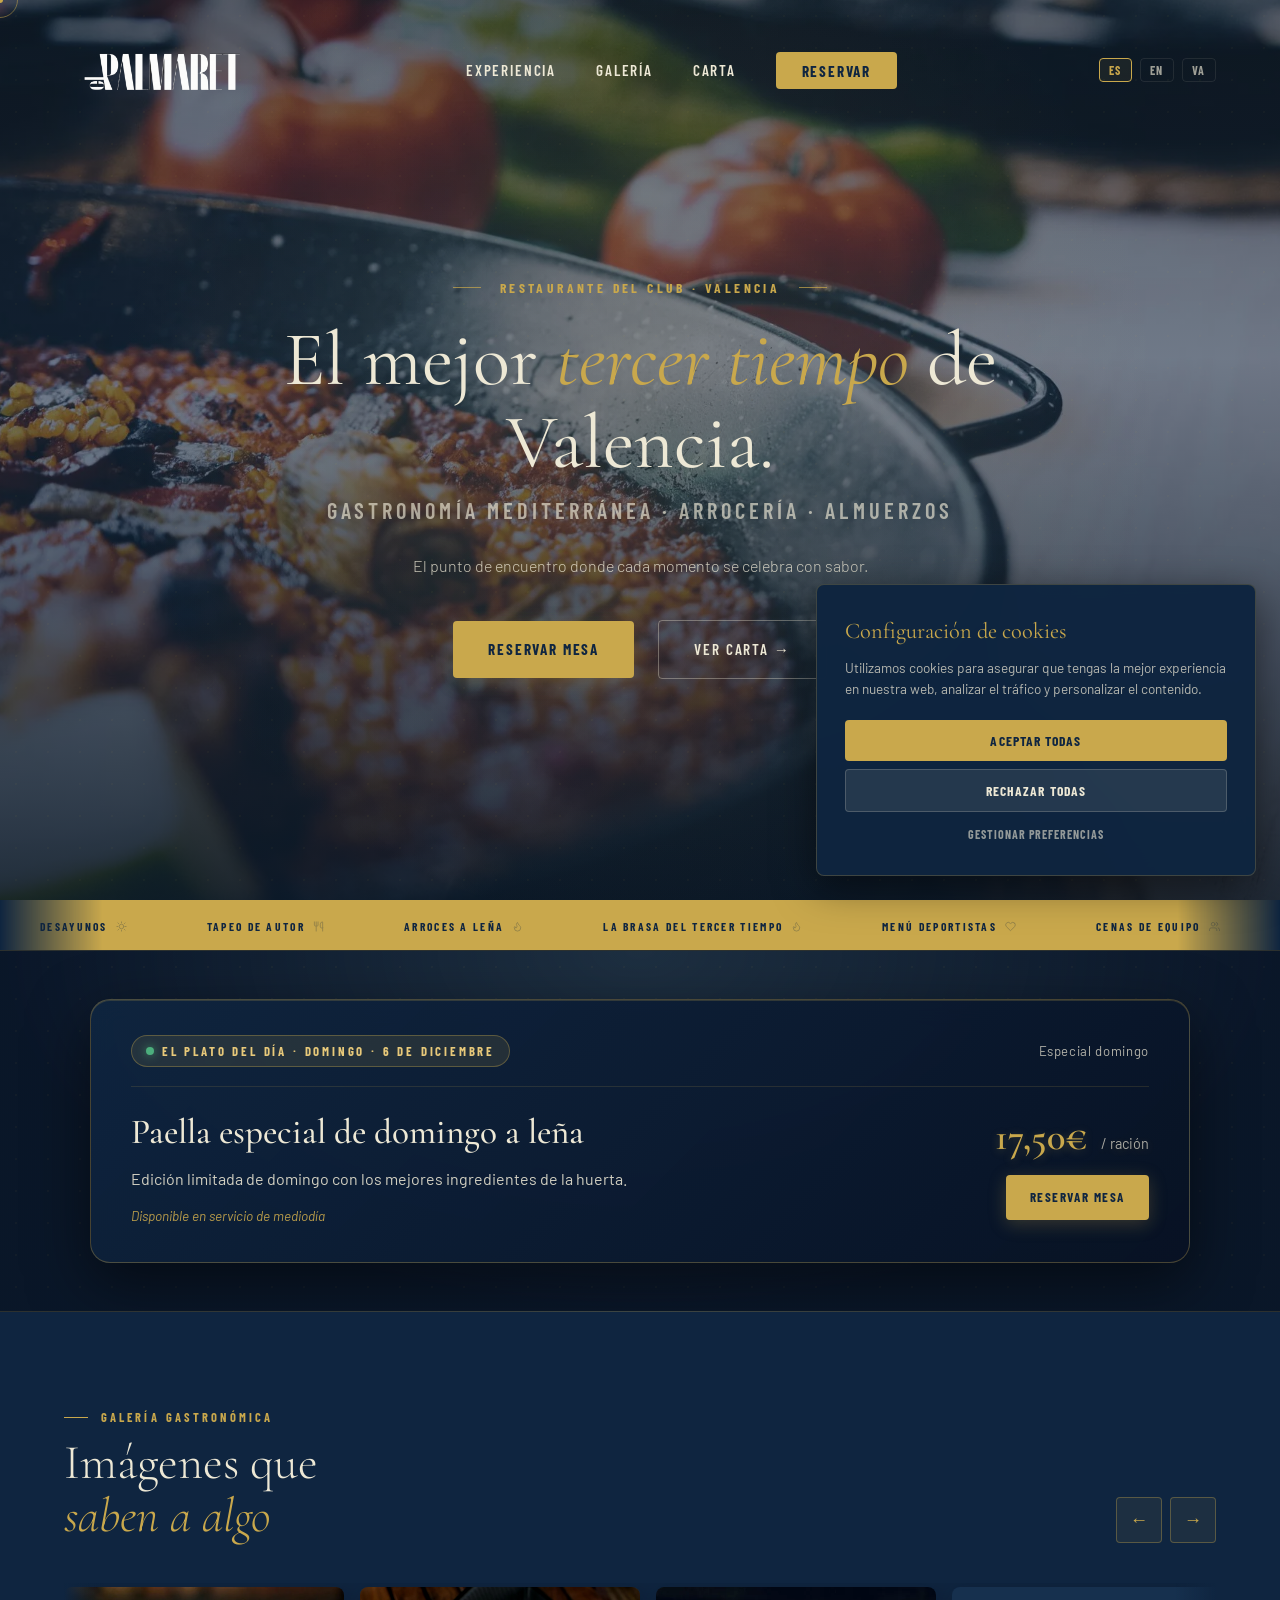
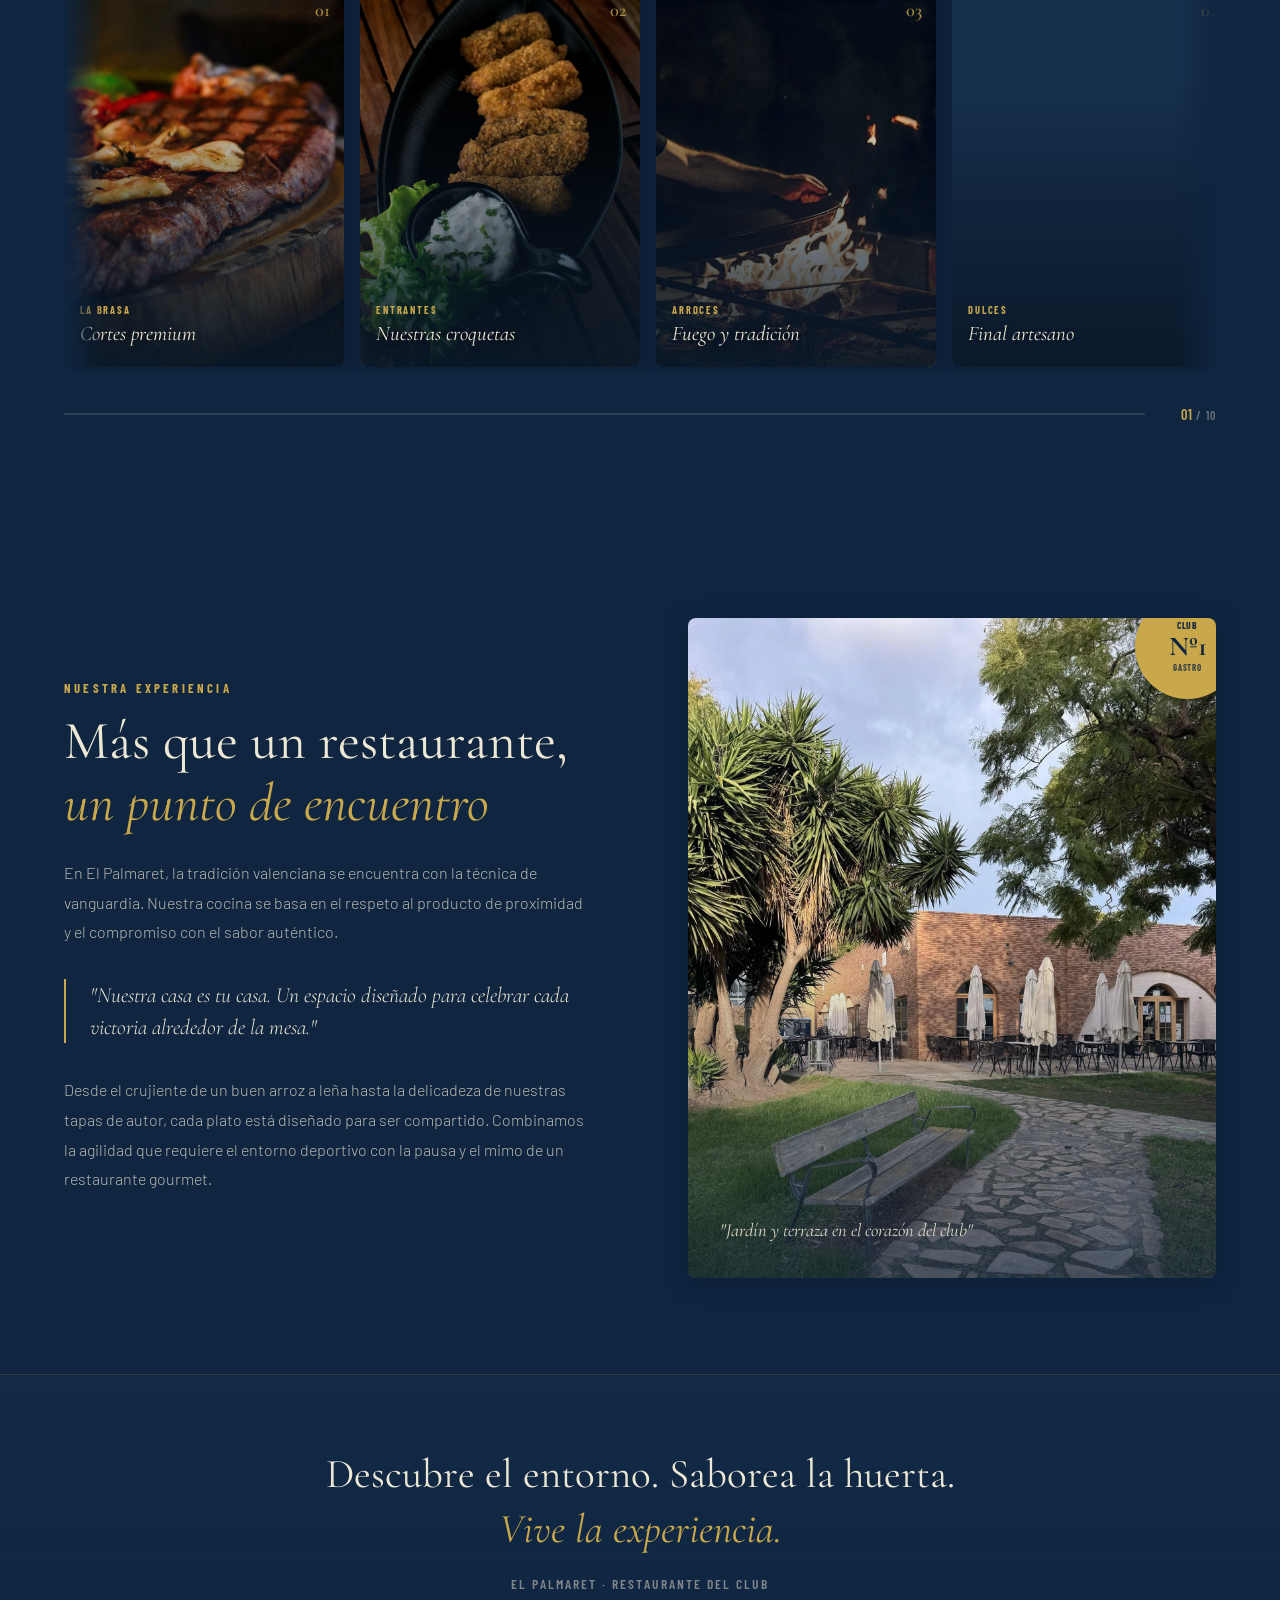
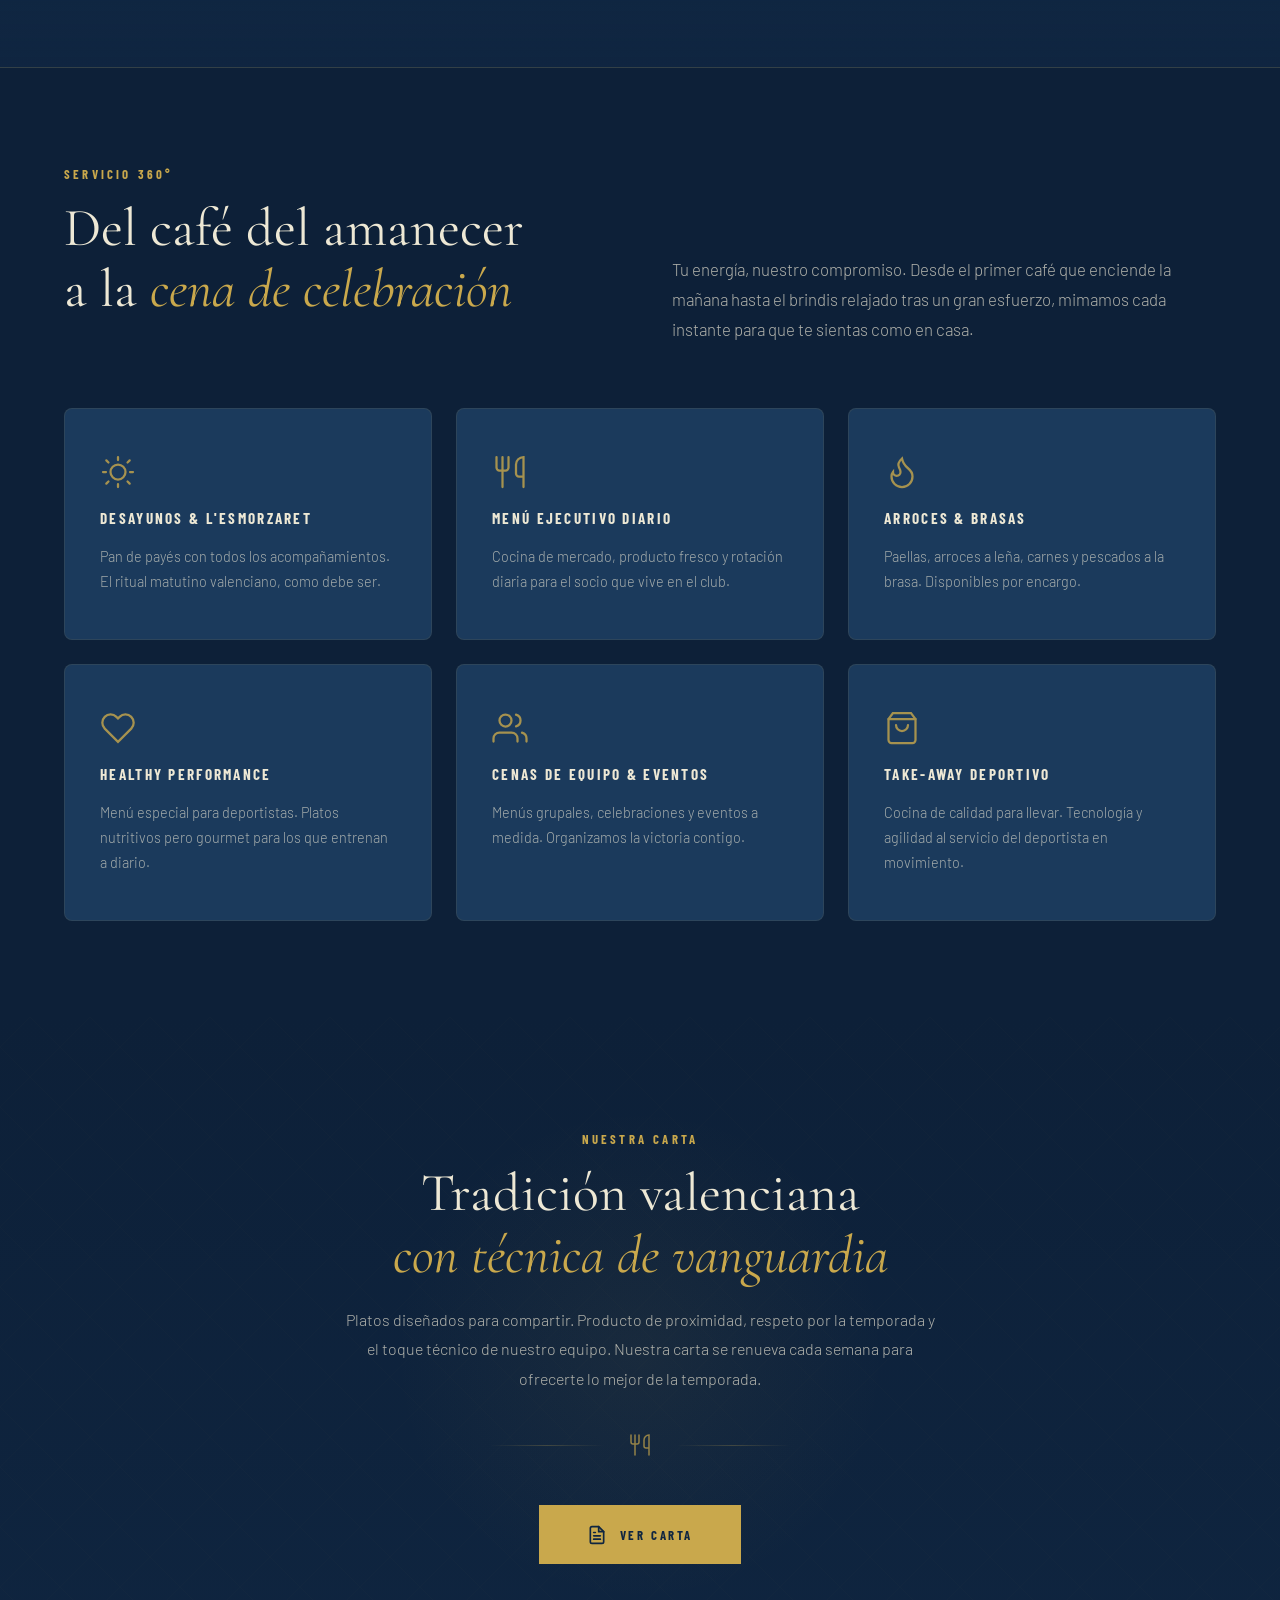
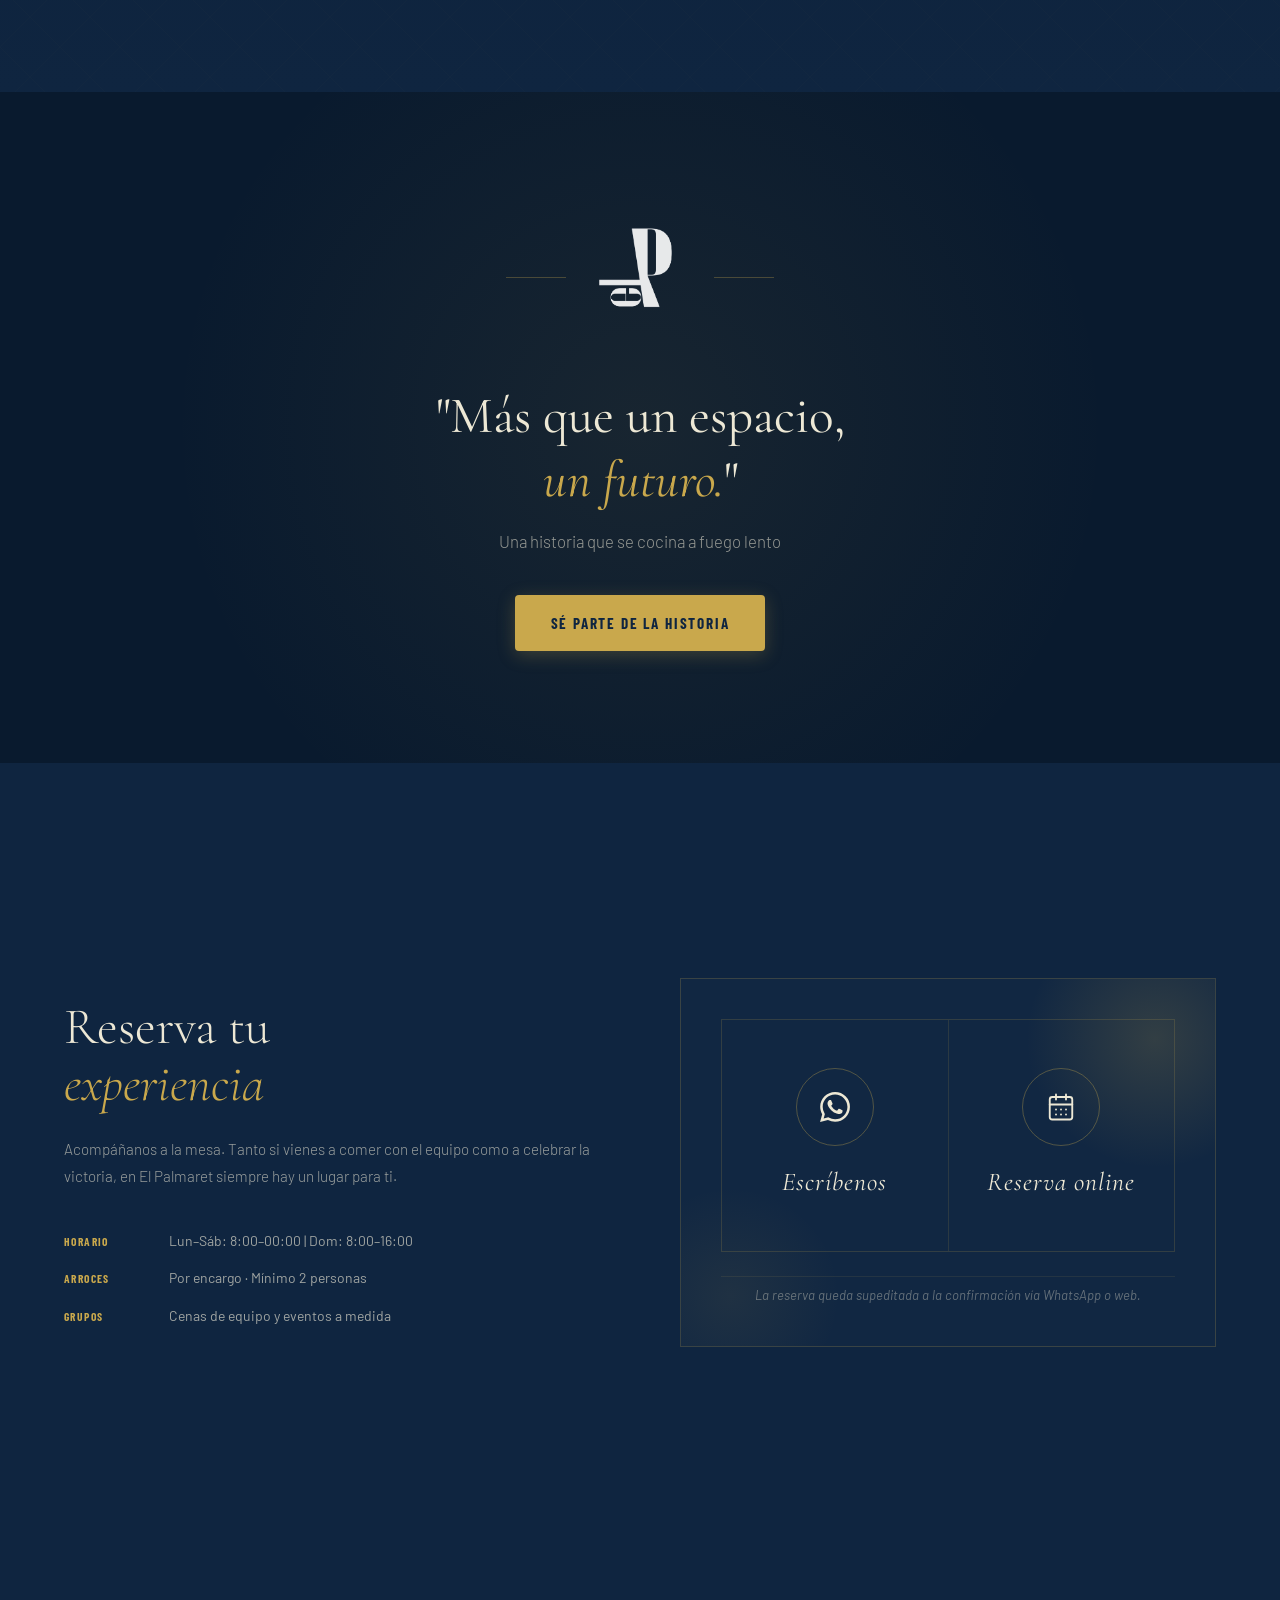
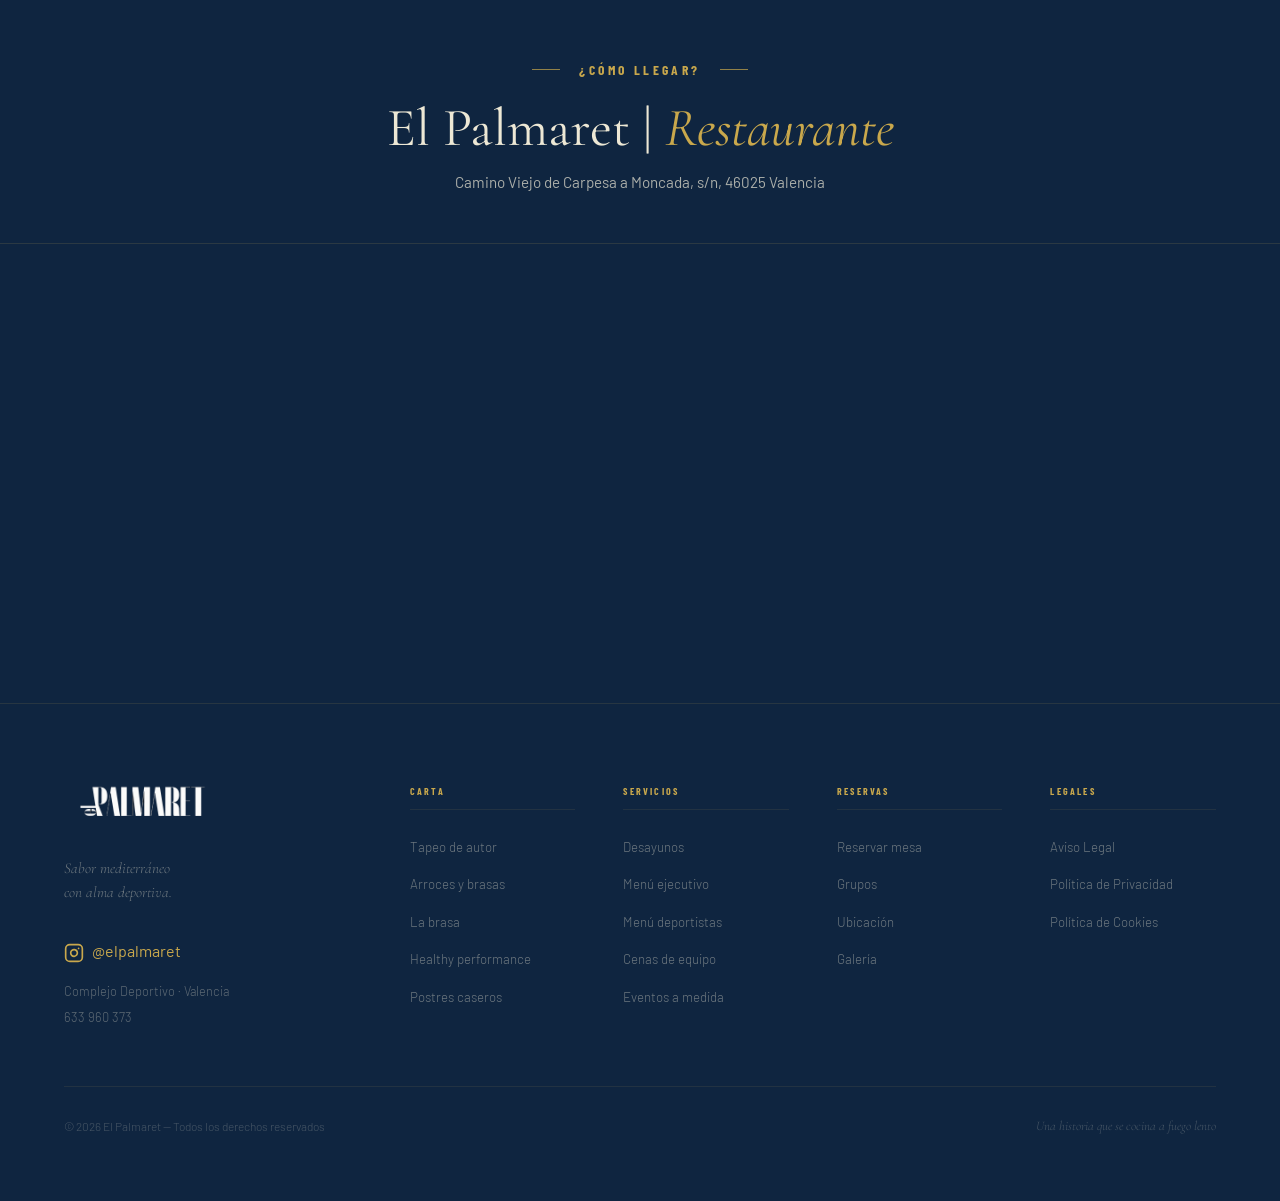
==== index.html @ d3a669cc "fix(cms): optimizar plato del dia, sincronizacion semanal y visibilidad permanente" ====
<!DOCTYPE html>
<html lang="es">

<head>
  <meta charset="UTF-8">
  <meta name="viewport" content="width=device-width, initial-scale=1.0">
  <title>Restaurante El Palmaret | Arroces a Leña y Tapas en Valencia</title>
  <meta name="description"
    content="Restaurante El Palmaret en Carpesa (Valencia). Paellas y arroces a leña, carnes a la brasa, tapeo de autor y menú para deportistas. ¡Reserva mesa online!">
  <meta name="keywords"
    content="restaurante en Carpesa, restaurante huerta valenciana, paella a la leña Valencia, restaurante deportivo Valencia, arroces a leña, tapas de autor, comer en Valencia con terraza, tercer tiempo gastronómico">
  <meta name="author" content="El Palmaret">
  <meta name="publisher" content="Restaurante El Palmaret">
  <meta name="geo.region" content="ES-VC">
  <meta name="geo.placename" content="Valencia, Carpesa">
  <meta name="geo.position" content="39.512954;-0.381319">
  <meta name="ICBM" content="39.512954, -0.381319">
  <meta name="google-site-verification" content="cB98K5aJG5Cn7B2UY7-bY8bOaC-u2ihZfj4ZMu0vtIA">
  <link rel="canonical" href="https://elpalmaret.com/">

  <!-- Open Graph / Facebook / LinkedIn / WhatsApp -->
  <meta property="og:type" content="website">
  <meta property="og:site_name" content="Restaurante El Palmaret">
  <meta property="og:title" content="Restaurante El Palmaret | Arroces a Leña y Tapas en Valencia">
  <meta property="og:description"
    content="Especialistas en arroces a leña de naranjo, tapeo de autor, carnes a la brasa y tercer tiempo deportivo en Carpesa (Valencia). ¡Reserva online!">
  <meta property="og:url" content="https://elpalmaret.com/">
  <meta property="og:image" content="https://elpalmaret.com/assets/img/og-image.jpg">
  <meta property="og:image:secure_url" content="https://elpalmaret.com/assets/img/og-image.jpg">
  <meta property="og:image:type" content="image/jpeg">
  <meta property="og:image:width" content="1200">
  <meta property="og:image:height" content="630">
  <meta property="og:image:alt" content="Restaurante El Palmaret - Auténtica paella a leña de naranjo y brasas en Valencia">
  <meta property="og:locale" content="es_ES">
  <meta property="og:locale:alternate" content="en_GB">
  <meta property="og:locale:alternate" content="ca_ES">

  <!-- Twitter / X Card -->
  <meta name="twitter:card" content="summary_large_image">
  <meta name="twitter:title" content="Restaurante El Palmaret | Arroces a Leña y Tapas en Valencia">
  <meta name="twitter:description"
    content="Especialistas en paellas y arroces a leña de naranjo, tapeo de autor y tercer tiempo en Carpesa (Valencia).">
  <meta name="twitter:image" content="https://elpalmaret.com/assets/img/og-image.jpg">
  <meta name="twitter:image:alt" content="Restaurante El Palmaret Valencia - Arrocería a leña">
  <meta name="robots" content="index, follow">

  <!-- Structured Data / Schema.org JSON-LD (Graph con Restaurant + LocalBusiness + WebSite) -->
  <script type="application/ld+json">
  {
    "@context": "https://schema.org",
    "@graph": [
      {
        "@type": ["Restaurant", "FoodEstablishment", "LocalBusiness"],
        "@id": "https://elpalmaret.com/#restaurant",
        "name": "Restaurante El Palmaret",
        "alternateName": ["El Palmaret", "El Palmaret Restaurante y Arrocería", "Restaurante El Palmaret Valencia"],
        "url": "https://elpalmaret.com/",
        "logo": "https://elpalmaret.com/assets/img/logopng.png",
        "image": [
          "https://elpalmaret.com/assets/img/og-image.jpg",
          "https://elpalmaret.com/assets/img/paellajpg.webp",
          "https://elpalmaret.com/assets/img/carnejpg.webp",
          "https://elpalmaret.com/assets/img/jardin1.webp"
        ],
        "description": "Restaurante y arrocería en Carpesa (Valencia). Especialistas en auténticas paellas y arroces a leña de naranjo, carnes a la brasa, tapeo de autor, desayunos y menús para deportistas.",
        "slogan": "El mejor tercer tiempo de Valencia · Arrocería a leña y brasa",
        "telephone": "+34633960373",
        "priceRange": "€€",
        "currenciesAccepted": "EUR",
        "paymentAccepted": "Cash, Credit Card, Debit Card, Contactless",
        "servesCuisine": [
          "Arrocería",
          "Paellas a la leña",
          "Mediterránea",
          "Valenciana",
          "Brasas y carnes",
          "Tapas de autor",
          "Desayunos y esmorzaret"
        ],
        "address": {
          "@type": "PostalAddress",
          "streetAddress": "Camino Viejo de Carpesa a Moncada, s/n (Complejo Deportivo)",
          "addressLocality": "Carpesa",
          "addressRegion": "Valencia",
          "postalCode": "46025",
          "addressCountry": "ES"
        },
        "geo": {
          "@type": "GeoCoordinates",
          "latitude": 39.5129538,
          "longitude": -0.381319
        },
        "hasMap": "https://maps.google.com/?cid=6216447265934522540",
        "areaServed": [
          { "@type": "City", "name": "Valencia" },
          { "@type": "AdministrativeArea", "name": "Carpesa" },
          { "@type": "AdministrativeArea", "name": "L'Horta Nord" },
          { "@type": "City", "name": "Moncada" },
          { "@type": "City", "name": "Godella" },
          { "@type": "City", "name": "Rocafort" }
        ],
        "openingHoursSpecification": [
          {
            "@type": "OpeningHoursSpecification",
            "dayOfWeek": ["Monday", "Tuesday", "Wednesday", "Thursday", "Friday", "Saturday"],
            "opens": "08:00",
            "closes": "00:00"
          },
          {
            "@type": "OpeningHoursSpecification",
            "dayOfWeek": ["Sunday"],
            "opens": "08:00",
            "closes": "16:00"
          }
        ],
        "hasMenu": "https://elpalmaret.com/#carta",
        "acceptsReservations": "https://booking.qamarero.com/new-reservation/restaurante-el-palmaret",
        "potentialAction": {
          "@type": "ReserveAction",
          "target": {
            "@type": "EntryPoint",
            "urlTemplate": "https://booking.qamarero.com/new-reservation/restaurante-el-palmaret",
            "inLanguage": "es-ES",
            "actionPlatform": [
              "http://schema.org/DesktopWebPlatform",
              "http://schema.org/MobileWebPlatform"
            ]
          },
          "result": {
            "@type": "FoodEstablishmentReservation",
            "name": "Reserva de mesa en Restaurante El Palmaret"
          }
        },
        "sameAs": [
          "https://www.instagram.com/elpalmaret/",
          "https://booking.qamarero.com/new-reservation/restaurante-el-palmaret"
        ]
      },
      {
        "@type": "WebSite",
        "@id": "https://elpalmaret.com/#website",
        "url": "https://elpalmaret.com/",
        "name": "Restaurante El Palmaret",
        "description": "Restaurante Deportivo y Arrocería a Leña en Valencia",
        "inLanguage": "es-ES",
        "publisher": {
          "@id": "https://elpalmaret.com/#restaurant"
        }
      }
    ]
  }
  </script>

  <!-- Preconnect & Fonts -->
  <link rel="preconnect" href="https://fonts.googleapis.com">
  <link rel="preconnect" href="https://fonts.gstatic.com" crossorigin>
  <link rel="preload" as="image" href="assets/img/paellajpg.webp" fetchpriority="high">
  <link
    href="https://fonts.googleapis.com/css2?family=Cormorant+Garamond:ital,wght@0,300;0,400;0,500;0,600;1,300;1,400&family=Barlow:wght@300;400;500;600&family=Barlow+Condensed:wght@400;500;600;700&display=swap"
    rel="stylesheet">
  <link rel="icon" type="image/png" href="assets/img/logojpg.png">

  <!-- Stylesheets -->
  <link rel="stylesheet" href="assets/css/main.css">
  <link rel="stylesheet" href="assets/css/carta-viewer.css">
  <link rel="stylesheet" href="assets/css/reserva.css">
  <link rel="stylesheet" href="assets/css/footer.css">
  <link rel="stylesheet" href="assets/css/responsive.css">
  <link rel="stylesheet" href="assets/css/cms-components.css">

  <!-- Tally Forms SDK (Modal interactivo embebido para eventos y reservas) -->
  <script async src="https://tally.so/widgets/embed.js"></script>

</head>

<body>

  <!-- ═ ═ ═ ═ ═ ═ ═ ═ ═ ═ ═  CMS · BANNER AVISO ═ ═ ═ ═ ═ ═ ═ ═ ═ ═ ═  -->
  <div id="cms-banner" role="alert" aria-live="polite" aria-label="Aviso del restaurante">
    <span id="cms-banner-text"></span>
    <button id="cms-banner-close" aria-label="Cerrar aviso">&times;</button>
  </div>

  <!-- ═ ═ ═ ═ ═ ═ ═ ═ ═ ═ ═  CMS · POP-UP EVENTO ═ ═ ═ ═ ═ ═ ═ ═ ═ ═ ═  -->
  <div id="cms-popup-overlay" role="dialog" aria-modal="true" aria-labelledby="cms-popup-title-el" aria-hidden="true">
    <div id="cms-popup">
      <button id="cms-popup-close" aria-label="Cerrar">&times;</button>
      <span class="cms-popup-badge" id="cms-popup-badge">Evento especial</span>
      <div class="cms-popup-icon-wrap" id="cms-popup-icon-wrap" aria-hidden="true"></div>
      <h2 class="cms-popup-title" id="cms-popup-title-el">Próximo Evento</h2>
      <p class="cms-popup-desc" id="cms-popup-desc"></p>
      <a class="cms-popup-btn" id="cms-popup-btn" href="#" target="_blank" rel="noopener">Más información</a>
      <span class="cms-popup-skip" id="cms-popup-skip" role="button" tabindex="0">No me interesa por ahora</span>
    </div>
  </div>

  <!-- ═ ═ ═ ═ ═ ═ ═ ═ ═ ═ ═  CMS · MODAL FORMULARIO DIRECTO ═ ═ ═ ═ ═ ═ ═ ═ ═ ═ ═  -->
  <div id="cms-form-modal" role="dialog" aria-modal="true" aria-label="Formulario de reserva" aria-hidden="true">
    <div id="cms-form-container">
      <button id="cms-form-close" aria-label="Cerrar formulario">&times;</button>
      <iframe id="cms-form-iframe" src="about:blank" frameborder="0" marginheight="0" marginwidth="0" title="Reserva de Evento"></iframe>
    </div>
  </div>

  <!-- ═ ═ ═ ═ ═ ═ ═ ═ ═ ═ ═  LOADER ═ ═ ═ ═ ═ ═ ═ ═ ═ ═ ═  -->
  <div id="loader" class="loader" aria-hidden="true">
    <img src="assets/img/logopng.png" alt="El Palmaret" class="loader-logo" width="160" height="160">
  </div>

  <!-- ═ ═ ═ ═ ═ ═ ═ ═ ═ ═ ═  CURSOR ═ ═ ═ ═ ═ ═ ═ ═ ═ ═ ═  -->
  <div class="cursor-dot" aria-hidden="true"></div>
  <div class="cursor-ring" aria-hidden="true"></div>

  <!-- ═ ═ ═ ═ ═ ═ ═ ═ ═ ═ ═  HEADER & NAV ═ ═ ═ ═ ═ ═ ═ ═ ═ ═ ═  -->
  <header>
    <nav id="nav" aria-label="Navegación principal">
      <a href="#home" class="nl" id="navLogoLink" aria-label="El Palmaret - Inicio">
        <img src="assets/img/logopng.png" alt="Restaurante El Palmaret" width="100" height="100" style="height: 100px; width: auto; display: block;">
      </a>
      <button class="hamburger" id="hamburger" aria-label="Abrir menú de navegación" aria-expanded="false" aria-controls="navMenu">
        <svg class="icon-hamburger" viewBox="0 0 24 24" fill="none" stroke="currentColor" stroke-width="2" stroke-linecap="round" aria-hidden="true">
          <path d="M4 6h16M4 12h16M4 18h16"></path>
        </svg>
        <svg class="icon-close" viewBox="0 0 24 24" fill="none" stroke="currentColor" stroke-width="2" stroke-linecap="round" aria-hidden="true">
          <line x1="18" y1="6" x2="6" y2="18"></line>
          <line x1="6" y1="6" x2="18" y2="18"></line>
        </svg>
      </button>
      <ul id="navMenu">
        <li class="nav-mobile-home"><a href="#home" id="navHomeLink">Inicio</a></li>
        <li><a href="#experiencia" id="navExpLink">Experiencia</a></li>
        <li><a href="#galeria" id="navGalLink">Galería</a></li>
        <li><a href="#carta" id="navCartaBtn">Carta</a></li>
        <li><a href="#reserva" id="navReservaLink" class="ncta">Reservar</a></li>
        <li class="mobile-languages" style="margin-top: 25px; border-top: 1px solid rgba(237,232,213,0.1); padding-top: 20px;">
          <div class="lang-switch-mobile" style="display: flex; gap: 15px; justify-content: center;">
            <button class="lang-btn active" type="button" data-lang="es" aria-label="Cambiar idioma a Español" aria-pressed="true">ES</button>
            <button class="lang-btn" type="button" data-lang="en" aria-label="Cambiar idioma a Inglés" aria-pressed="false">EN</button>
            <button class="lang-btn" type="button" data-lang="va" aria-label="Cambiar idioma a Valenciano" aria-pressed="false">VA</button>
          </div>
        </li>
      </ul>
      <div class="lang-switch" aria-label="Selector de idioma">
        <button class="lang-btn active" type="button" data-lang="es" aria-label="Idioma Español" aria-pressed="true">ES</button>
        <button class="lang-btn" type="button" data-lang="en" aria-label="Idioma Inglés" aria-pressed="false">EN</button>
        <button class="lang-btn" type="button" data-lang="va" aria-label="Idioma Valenciano" aria-pressed="false">VA</button>
      </div>
    </nav>
  </header>

  <main>
    <!-- ═ ═ ═ ═ ═ ═ ═ ═ ═ ═ ═  HERO ═ ═ ═ ═ ═ ═ ═ ═ ═ ═ ═  -->
    <section class="hero" id="home" aria-label="Inicio">
      <div class="hbg"></div>
      <div class="hgrain"></div>
      <div class="htex"></div>
      <div class="hglow"></div>
      <div class="hcont" style="justify-content:center;text-align:center;">
        <div style="max-width:900px; margin:0 auto;">
          <div class="hey">Restaurante del Club · Valencia</div>
          <h1 class="hh1">El mejor <em>tercer tiempo</em> de Valencia.</h1>
          <div class="hh1s">Gastronomía mediterránea · Arrocería · Almuerzos</div>
          <p class="hdes" style="margin-left:auto; margin-right:auto;">El punto de encuentro donde cada momento se celebra con sabor.</p>
          <div class="hact" style="justify-content:center;">
            <a href="#reserva" class="bp">Reservar mesa</a>
            <a href="#carta" class="bg" id="heroCartaBtn">Ver carta →</a>
          </div>
        </div>
      </div>
    </section>

    <!-- ═ ═ ═ ═ ═ ═ ═ ═ ═ ═ ═  TICKER ═ ═ ═ ═ ═ ═ ═ ═ ═ ═ ═  -->
    <div class="tkw" aria-hidden="true">
      <div class="tkt">
        <span class="tki">Desayunos <span class="tkd"><svg width="11" height="11" viewBox="0 0 24 24" fill="none"
              stroke="currentColor" stroke-width="2" stroke-linecap="round" style="vertical-align:middle;opacity:.55">
              <circle cx="12" cy="12" r="5" />
              <path
                d="M12 2v2M12 20v2M4.22 4.22l1.42 1.42M18.36 18.36l1.42 1.42M2 12h2M20 12h2M4.22 19.78l1.42-1.42M18.36 5.64l1.42-1.42" />
            </svg></span></span>
        <span class="tki">Tapeo de autor <span class="tkd"><svg width="11" height="11" viewBox="0 0 24 24" fill="none"
              stroke="currentColor" stroke-width="2" stroke-linecap="round" style="vertical-align:middle;opacity:.55">
              <path d="M3 2v7c0 1.1.9 2 2 2h4a2 2 0 0 0 2-2V2" />
              <path d="M7 2v20" />
              <path d="M21 15V2a5 5 0 0 0-5 5v6c0 1.1.9 2 2 2h3zm0 0v7" />
            </svg></span></span>
        <span class="tki">Arroces a leña <span class="tkd"><svg width="11" height="11" viewBox="0 0 24 24" fill="none"
              stroke="currentColor" stroke-width="2" stroke-linecap="round" style="vertical-align:middle;opacity:.55">
              <path
                d="M8.5 14.5A2.5 2.5 0 0 0 11 12c0-1.38-.5-2-1-3-1.072-2.143-.224-4.054 2-6 .5 2.5 2 4.9 4 6.5 2 1.6 3 3.5 3 5.5a7 7 0 1 1-14 0c0-1.153.433-2.294 1-3a2.5 2.5 0 0 0 2.5 2.5z" />
            </svg></span></span>
        <span class="tki">La brasa del tercer tiempo <span class="tkd"><svg width="11" height="11" viewBox="0 0 24 24"
              fill="none" stroke="currentColor" stroke-width="2" stroke-linecap="round"
              style="vertical-align:middle;opacity:.55">
              <path
                d="M8.5 14.5A2.5 2.5 0 0 0 11 12c0-1.38-.5-2-1-3-1.072-2.143-.224-4.054 2-6 .5 2.5 2 4.9 4 6.5 2 1.6 3 3.5 3 5.5a7 7 0 1 1-14 0c0-1.153.433-2.294 1-3a2.5 2.5 0 0 0 2.5 2.5z" />
            </svg></span></span>
        <span class="tki">Menú deportistas <span class="tkd"><svg width="11" height="11" viewBox="0 0 24 24" fill="none"
              stroke="currentColor" stroke-width="2" stroke-linecap="round" style="vertical-align:middle;opacity:.55">
              <path
                d="M20.84 4.61a5.5 5.5 0 0 0-7.78 0L12 5.67l-1.06-1.06a5.5 5.5 0 0 0-7.78 7.78L12 21.23l8.84-8.84a5.5 5.5 0 0 0 0-7.78z" />
            </svg></span></span>
        <span class="tki">Cenas de equipo <span class="tkd"><svg width="11" height="11" viewBox="0 0 24 24" fill="none"
              stroke="currentColor" stroke-width="2" stroke-linecap="round" style="vertical-align:middle;opacity:.55">
              <path d="M17 21v-2a4 4 0 0 0-4-4H5a4 4 0 0 0-4 4v2" />
              <circle cx="9" cy="7" r="4" />
              <path d="M23 21v-2a4 4 0 0 0-3-3.87" />
              <path d="M16 3.13a4 4 0 0 1 0 7.75" />
            </svg></span></span>
        <span class="tki">Postres caseros <span class="tkd"><svg width="11" height="11" viewBox="0 0 24 24" fill="none"
              stroke="currentColor" stroke-width="2" stroke-linecap="round" style="vertical-align:middle;opacity:.55">
              <path
                d="M20.84 4.61a5.5 5.5 0 0 0-7.78 0L12 5.67l-1.06-1.06a5.5 5.5 0 0 0-7.78 7.78L12 21.23l8.84-8.84a5.5 5.5 0 0 0 0-7.78z" />
            </svg></span></span>
        <span class="tki">Healthy performance <span class="tkd"><svg width="11" height="11" viewBox="0 0 24 24"
              fill="none" stroke="currentColor" stroke-width="2" stroke-linecap="round"
              style="vertical-align:middle;opacity:.55">
              <path
                d="M20.84 4.61a5.5 5.5 0 0 0-7.78 0L12 5.67l-1.06-1.06a5.5 5.5 0 0 0-7.78 7.78L12 21.23l8.84-8.84a5.5 5.5 0 0 0 0-7.78z" />
            </svg></span></span>
      </div>
    </div>

    <!-- ═ ═ ═ ═ ═ ═ ═ ═ ═ ═ ═  CMS · EL PLATO DEL DÍA ═ ═ ═ ═ ═ ═ ═ ═ ═ ═ ═  -->
    <section class="cms-plato-section" id="cms-plato-dia-section" aria-label="El Plato del Día">
      <div class="cms-plato-container">
        <div class="cms-plato-card">
          <div class="cms-plato-header">
            <div class="cms-plato-badge">
              <span class="cms-plato-dot" aria-hidden="true"></span>
              <span id="cms-plato-eyebrow">EL PLATO DEL DÍA · HOY</span>
            </div>
            <div class="cms-plato-tag" id="cms-plato-tag">A la leña · Tradición</div>
          </div>
          <div class="cms-plato-content">
            <div class="cms-plato-main">
              <h2 class="cms-plato-title" id="cms-plato-title">Arroz meloso de pato y setas a leña</h2>
              <p class="cms-plato-desc" id="cms-plato-desc">Elaborado con arroz bomba D.O. Valencia y leña de naranjo.</p>
              <div class="cms-plato-meta" id="cms-plato-meta">Disponible en servicio de mediodía</div>
            </div>
            <div class="cms-plato-side">
              <div class="cms-plato-price" id="cms-plato-price">14,50€ <small>/ ración</small></div>
              <div class="cms-plato-actions">
                <a href="#reserva" class="bp">Reservar mesa</a>
                <a href="#" class="cms-plato-ig-btn" id="cms-plato-ig-btn" target="_blank" rel="noopener" style="display:none;" aria-label="Ver en Instagram">
                  <svg width="14" height="14" viewBox="0 0 24 24" fill="none" stroke="currentColor" stroke-width="2" stroke-linecap="round" stroke-linejoin="round" aria-hidden="true"><rect x="2" y="2" width="20" height="20" rx="5" ry="5"></rect><path d="M16 11.37A4 4 0 1 1 12.63 8 4 4 0 0 1 16 11.37z"></path><line x1="17.5" y1="6.5" x2="17.51" y2="6.5"></line></svg>
                  <span>Ver en Instagram</span>
                </a>
              </div>
            </div>
          </div>
        </div>
      </div>
    </section>

    <!-- ═ ═ ═ ═ ═ ═ ═ ═ ═ ═ ═  GALERÍA EDITORIAL ═ ═ ═ ═ ═ ═ ═ ═ ═ ═ ═  -->
    <section class="gw" id="galeria" aria-labelledby="galeria-title">
      <div class="gi">
        <div class="g-header rv">
          <div class="g-header-left">
            <div class="g-eyebrow">Galería gastronómica</div>
            <h2 class="g-title" id="galeria-title">Imágenes que <br> <em>saben a algo</em></h2>
          </div>
          <div class="g-nav">
            <button class="g-nav-btn" id="gPrev" aria-label="Plato anterior">&larr;</button>
            <button class="g-nav-btn" id="gNext" aria-label="Plato siguiente">&rarr;</button>
          </div>
        </div>
        <div class="g-carousel-outer">
          <div class="g-track" id="gTrack">
            <!-- Imagen 1: Carne -->
            <div class="g-item">
              <img loading="lazy" decoding="async" src="assets/img/carnejpg.webp" alt="Cortes de carne a la brasa" class="g-item-img" width="300" height="400">
              <div class="g-item-num">01</div>
              <div class="g-item-label">
                <span class="g-item-cat">La Brasa</span>
                <span class="g-item-name">Cortes premium</span>
              </div>
            </div>
            <!-- Imagen 2: Croquetas -->
            <div class="g-item">
              <img loading="lazy" decoding="async" src="assets/img/croquetasjpg.webp" alt="Croquetas caseras de jamón ibérico" class="g-item-img" width="300" height="400">
              <div class="g-item-num">02</div>
              <div class="g-item-label">
                <span class="g-item-cat">Entrantes</span>
                <span class="g-item-name">Nuestras croquetas</span>
              </div>
            </div>
            <!-- Imagen 3: Paella leña -->
            <div class="g-item">
              <img loading="lazy" decoding="async" src="assets/img/paellaleñajpg.webp" alt="Paella valenciana tradicional a leña" class="g-item-img" width="300" height="400">
              <div class="g-item-num">03</div>
              <div class="g-item-label">
                <span class="g-item-cat">Arroces</span>
                <span class="g-item-name">Fuego y tradición</span>
              </div>
            </div>
            <!-- Imagen 4: Postre -->
            <div class="g-item">
              <img loading="lazy" decoding="async" src="assets/img/postrejpg.webp" alt="Postres caseros artesanos" class="g-item-img" width="300" height="400">
              <div class="g-item-num">04</div>
              <div class="g-item-label">
                <span class="g-item-cat">Dulces</span>
                <span class="g-item-name">Final artesano</span>
              </div>
            </div>
            <!-- Imagen 5: Sepia -->
            <div class="g-item">
              <img loading="lazy" decoding="async" src="assets/img/sepiajpg.webp" alt="Sepia fresca a la plancha" class="g-item-img" width="300" height="400">
              <div class="g-item-num">05</div>
              <div class="g-item-label">
                <span class="g-item-cat">Mar</span>
                <span class="g-item-name">Sabor a Mediterráneo</span>
              </div>
            </div>
            <!-- Imagen 6: Tapas especiales -->
            <div class="g-item">
              <img loading="lazy" decoding="async" src="assets/img/tapasespecialjpg.webp" alt="Tapas de autor especiales" class="g-item-img" width="300" height="400">
              <div class="g-item-num">06</div>
              <div class="g-item-label">
                <span class="g-item-cat">Autor</span>
                <span class="g-item-name">Tapas especiales</span>
              </div>
            </div>
            <!-- Imagen 7: Coctel -->
            <div class="g-item">
              <img loading="lazy" decoding="async" src="assets/img/cocteljpg.webp" alt="Coctelería y aperitivos" class="g-item-img" width="300" height="400">
              <div class="g-item-num">07</div>
              <div class="g-item-label">
                <span class="g-item-cat">Bar</span>
                <span class="g-item-name">Nuestra coctelería</span>
              </div>
            </div>
            <!-- Imagen 8: Cocina y técnica (NUEVA) -->
            <div class="g-item">
              <img loading="lazy" decoding="async" src="assets/img/galeria_plato1.webp" alt="Técnica culinaria y emplatado de autor" class="g-item-img" width="300" height="400">
              <div class="g-item-num">08</div>
              <div class="g-item-label">
                <span class="g-item-cat">Cocina</span>
                <span class="g-item-name">Oficio y técnica</span>
              </div>
            </div>
            <!-- Imagen 9: Huerta y proximidad (NUEVA) -->
            <div class="g-item">
              <img loading="lazy" decoding="async" src="assets/img/galeria_plato2.webp" alt="Producto fresco de la huerta valenciana" class="g-item-img" width="300" height="400">
              <div class="g-item-num">09</div>
              <div class="g-item-label">
                <span class="g-item-cat">Huerta</span>
                <span class="g-item-name">De la tierra a la mesa</span>
              </div>
            </div>
            <!-- Imagen 10: Tercer tiempo y pinchos (NUEVA) -->
            <div class="g-item">
              <img loading="lazy" decoding="async" src="assets/img/galeria_plato3.webp" alt="Tapeo deportivo y tercer tiempo" class="g-item-img" width="300" height="400">
              <div class="g-item-num">10</div>
              <div class="g-item-label">
                <span class="g-item-cat">Tercer Tiempo</span>
                <span class="g-item-name">Pinchos y tapeo</span>
              </div>
            </div>
          </div>
        </div>
        <!-- Progress bar + counter -->
        <div class="g-progress rv">
          <div class="g-progress-bar">
            <div class="g-progress-fill" id="gProgressFill"></div>
          </div>
          <div class="g-counter" id="gCounter">
            <span class="g-counter-current">01</span> / 10
          </div>
        </div>
      </div>
    </section>

    <!-- ═ ═ ═ ═ ═ ═ ═ ═ ═ ═ ═  EXPERIENCIA ═ ═ ═ ═ ═ ═ ═ ═ ═ ═ ═  -->
    <section class="sw-n" id="experiencia" aria-labelledby="exp-title">
      <div class="eg">
        <div class="et rl-left">
          <div class="ey">Nuestra experiencia</div>
          <h2 class="st" id="exp-title">Más que un restaurante, <br> <em>un punto de encuentro</em></h2>
          <p>En El Palmaret, la tradición valenciana se encuentra con la técnica de vanguardia. Nuestra cocina se basa
            en el respeto al producto de proximidad y el compromiso con el sabor auténtico.</p>
          <div class="eq">
            <p>"Nuestra casa es tu casa. Un espacio diseñado para celebrar cada victoria alrededor de la mesa."</p>
          </div>
          <p>Desde el crujiente de un buen arroz a leña hasta la delicadeza de nuestras tapas de autor, cada plato está
            diseñado para ser compartido. Combinamos la agilidad que requiere el entorno deportivo con la pausa y el
            mimo de un restaurante gourmet.</p>
        </div>
        <div style="position:relative" class="rl-right">
          <!-- CARRUSEL LOCAL -->
          <div class="local-carousel">
            <div class="lc-track" id="lcTrack">
              <div class="lc-slide active">
                <div class="lc-slide-inner" style="background:#0f2540">
                  <img
                    src="assets/img/jardin1.webp"
                    alt="Terrazas y jardín de El Palmaret en Carpesa"
                    style="width:100%;height:100%;object-fit:cover;position:absolute;inset:0;"
                    loading="lazy"
                    decoding="async"
                    width="600"
                    height="800"
                  >
                  <div class="lc-label">
                    <p>"Jardín y terraza en el corazón del club"</p>
                  </div>
                </div>
              </div>

              <div class="lc-slide">
                <div class="lc-slide-inner" style="background:#0f2540">
                  <img
                    src="assets/img/huerta.webp"
                    alt="La huerta valenciana de El Palmaret"
                    style="width:100%;height:100%;object-fit:cover;position:absolute;inset:0;"
                    loading="lazy"
                    decoding="async"
                    width="600"
                    height="800"
                  >
                  <div class="lc-label">
                    <p>"El sabor empieza en la huerta"</p>
                  </div>
                </div>
              </div>

              <div class="lc-slide">
                <div class="lc-slide-inner" style="background:var(--navy-dark)">
                  <img
                    src="assets/img/ext.webp"
                    alt="Vistas exteriores del restaurante El Palmaret"
                    style="width:100%;height:100%;object-fit:cover;position:absolute;inset:0;"
                    loading="lazy"
                    decoding="async"
                    width="600"
                    height="800"
                  >
                  <div class="lc-label">
                    <p>"Un espacio con vistas al club"</p>
                  </div>
                </div>
              </div>
            </div>
            <div class="eb"><span>Club</span><span>Nº1</span><span>Gastro</span></div>
          </div>
        </div>
      </div>
    </section>

    <!-- QUOTE PARALLAX -->
    <div class="pq-wrap rv" aria-hidden="true">
      <div class="pq-inner">
        <div class="pq-line"></div>
        <div>
          <div class="pq-text">Descubre el entorno. Saborea la huerta.<br><em>Vive la experiencia.</em></div>
          <div class="pq-attr">El Palmaret · Restaurante del Club</div>
        </div>
      </div>
    </div>

    <!-- ═ ═ ═ ═ ═ ═ ═ ═ ═ ═ ═  SERVICIOS ═ ═ ═ ═ ═ ═ ═ ═ ═ ═ ═  -->
    <section class="sw-d" id="servicio" aria-labelledby="servicio-title">
      <div class="srv-header rv">
        <div>
          <div class="ey">Servicio 360°</div>
          <h2 class="st" id="servicio-title">Del café del amanecer <br> a la <em>cena de celebración</em></h2>
        </div>
        <p>Tu energía, nuestro compromiso. Desde el primer café que enciende la mañana hasta el brindis relajado tras un gran esfuerzo, mimamos cada instante para que te sientas como en casa.</p>
      </div>

      <div class="sg">
        <div class="sc2 rv">
          <div style="width:36px;height:36px;margin-bottom:1rem;opacity:.8" aria-hidden="true">
            <svg viewBox="0 0 24 24" fill="none" stroke="var(--gold)" stroke-width="1.5" stroke-linecap="round">
              <circle cx="12" cy="12" r="5" />
              <path d="M12 2v2M12 20v2M4.22 4.22l1.42 1.42M18.36 18.36l1.42 1.42M2 12h2M20 12h2M4.22 19.78l1.42-1.42M18.36 5.64l1.42-1.42" />
            </svg>
          </div>
          <h3>Desayunos &amp; L'Esmorzaret</h3>
          <p>Pan de payés con todos los acompañamientos. El ritual matutino valenciano, como debe ser.</p>
        </div>

        <div class="sc2 rv d1">
          <div style="width:36px;height:36px;margin-bottom:1rem;opacity:.8" aria-hidden="true">
            <svg viewBox="0 0 24 24" fill="none" stroke="var(--gold)" stroke-width="1.5" stroke-linecap="round">
              <path d="M3 2v7c0 1.1.9 2 2 2h4a2 2 0 0 0 2-2V2" />
              <path d="M7 2v20" />
              <path d="M21 15V2a5 5 0 0 0-5 5v6c0 1.1.9 2 2 2h3zm0 0v7" />
            </svg>
          </div>
          <h3>Menú Ejecutivo Diario</h3>
          <p>Cocina de mercado, producto fresco y rotación diaria para el socio que vive en el club.</p>
        </div>

        <div class="sc2 rv d2">
          <div style="width:36px;height:36px;margin-bottom:1rem;opacity:.8" aria-hidden="true">
            <svg viewBox="0 0 24 24" fill="none" stroke="var(--gold)" stroke-width="1.5" stroke-linecap="round">
              <path d="M8.5 14.5A2.5 2.5 0 0 0 11 12c0-1.38-.5-2-1-3-1.072-2.143-.224-4.054 2-6 .5 2.5 2 4.9 4 6.5 2 1.6 3 3.5 3 5.5a7 7 0 1 1-14 0c0-1.153.433-2.294 1-3a2.5 2.5 0 0 0 2.5 2.5z" />
            </svg>
          </div>
          <h3>Arroces &amp; Brasas</h3>
          <p>Paellas, arroces a leña, carnes y pescados a la brasa. Disponibles por encargo.</p>
        </div>

        <div class="sc2 rv">
          <div style="width:36px;height:36px;margin-bottom:1rem;opacity:.8" aria-hidden="true">
            <svg viewBox="0 0 24 24" fill="none" stroke="var(--gold)" stroke-width="1.5" stroke-linecap="round">
              <path d="M20.84 4.61a5.5 5.5 0 0 0-7.78 0L12 5.67l-1.06-1.06a5.5 5.5 0 0 0-7.78 7.78L12 21.23l8.84-8.84a5.5 5.5 0 0 0 0-7.78z" />
            </svg>
          </div>
          <h3>Healthy Performance</h3>
          <p>Menú especial para deportistas. Platos nutritivos pero gourmet para los que entrenan a diario.</p>
        </div>

        <div class="sc2 rv d1">
          <div style="width:36px;height:36px;margin-bottom:1rem;opacity:.8" aria-hidden="true">
            <svg viewBox="0 0 24 24" fill="none" stroke="var(--gold)" stroke-width="1.5" stroke-linecap="round">
              <path d="M17 21v-2a4 4 0 0 0-4-4H5a4 4 0 0 0-4 4v2" />
              <circle cx="9" cy="7" r="4" />
              <path d="M23 21v-2a4 4 0 0 0-3-3.87" />
              <path d="M16 3.13a4 4 0 0 1 0 7.75" />
            </svg>
          </div>
          <h3>Cenas de Equipo &amp; Eventos</h3>
          <p>Menús grupales, celebraciones y eventos a medida. Organizamos la victoria contigo.</p>
        </div>

        <div class="sc2 rv d2">
          <div style="width:36px;height:36px;margin-bottom:1rem;opacity:.8" aria-hidden="true">
            <svg viewBox="0 0 24 24" fill="none" stroke="var(--gold)" stroke-width="1.5" stroke-linecap="round">
              <path d="M6 2 3 6v14a2 2 0 0 0 2 2h14a2 2 0 0 0 2-2V6l-3-4z" />
              <line x1="3" y1="6" x2="21" y2="6" />
              <path d="M16 10a4 4 0 0 1-8 0" />
            </svg>
          </div>
          <h3>Take-away Deportivo</h3>
          <p>Cocina de calidad para llevar. Tecnología y agilidad al servicio del deportista en movimiento.</p>
        </div>
      </div>
    </section>

    <!-- ═ ═ ═ ═ ═ ═ ═ ═ ═ ═ ═  CARTA PREMIUM (VISOR PDF) ═ ═ ═ ═ ═ ═ ═ ═ ═ ═ ═  -->
    <section class="carta-premium" id="carta" aria-labelledby="carta-title">
      <div class="carta-premium-glow"></div>
      <div class="carta-premium-inner">
        <div class="rv">
          <div class="ey" style="justify-content:center">Nuestra carta</div>
          <h2 class="st" id="carta-title">Tradición valenciana <br> <em>con técnica de vanguardia</em></h2>
        </div>
        <p class="carta-premium-desc rv d1">Platos diseñados para compartir. Producto de proximidad, respeto por la temporada y el toque técnico de nuestro equipo. Nuestra carta se renueva cada semana para ofrecerte lo mejor de la temporada.</p>

        <div class="carta-premium-divider rv" aria-hidden="true">
          <span></span>
          <svg viewBox="0 0 24 24" fill="none" stroke="currentColor" stroke-width="1.5" stroke-linecap="round">
            <path d="M3 2v7c0 1.1.9 2 2 2h4a2 2 0 0 0 2-2V2"/>
            <path d="M7 2v20"/>
            <path d="M21 15V2a5 5 0 0 0-5 5v6c0 1.1.9 2 2 2h3zm0 0v7"/>
          </svg>
          <span></span>
        </div>

        <button class="carta-premium-cta rv" id="openCartaPdf" aria-label="Abrir visor de carta completa en PDF">
          <svg viewBox="0 0 24 24" fill="none" stroke="currentColor" stroke-width="2" stroke-linecap="round" stroke-linejoin="round" aria-hidden="true">
            <path d="M14 2H6a2 2 0 0 0-2 2v16a2 2 0 0 0 2 2h12a2 2 0 0 0 2-2V8z"/>
            <polyline points="14 2 14 8 20 8"/>
            <line x1="16" y1="13" x2="8" y2="13"/>
            <line x1="16" y1="17" x2="8" y2="17"/>
            <polyline points="10 9 9 9 8 9"/>
          </svg>
          <span class="pdf-btn-text">Ver carta</span>
        </button>
      </div>
    </section>

    <!-- Modal Visor PDF -->
    <div class="pdf-modal-overlay" id="pdfModalOverlay" aria-hidden="true">
      <div class="pdf-modal-backdrop" id="pdfModalBackdrop"></div>
      <div class="pdf-modal" role="dialog" aria-modal="true" aria-label="Carta El Palmaret">
        <div class="pdf-modal-header">
          <div class="pdf-modal-title">
            <svg viewBox="0 0 24 24" fill="none" stroke="currentColor" stroke-width="2" stroke-linecap="round" aria-hidden="true">
              <path d="M14 2H6a2 2 0 0 0-2 2v16a2 2 0 0 0 2 2h12a2 2 0 0 0 2-2V8z"/>
              <polyline points="14 2 14 8 20 8"/>
            </svg>
            <span>Carta El Palmaret</span>
          </div>
          <button class="pdf-modal-close" id="pdfModalClose" aria-label="Cerrar visor de carta">
            <svg viewBox="0 0 24 24" fill="none" stroke="currentColor" stroke-width="2" stroke-linecap="round">
              <line x1="18" y1="6" x2="6" y2="18"/>
              <line x1="6" y1="6" x2="18" y2="18"/>
            </svg>
          </button>
        </div>
        <div class="pdf-modal-body">
          <div class="pdf-modal-loading" id="pdfLoading">
            <div class="pdf-loader-spinner" aria-hidden="true"></div>
            <span>Cargando carta...</span>
          </div>
          <iframe id="pdfFrame" title="Carta El Palmaret PDF" allowfullscreen></iframe>
        </div>
        <div class="pdf-modal-footer">
          <a href="https://drive.google.com/file/d/15DYX6gGKPlC3xOkymJNd6td0AcI-LjIC/view" target="_blank" rel="noopener" class="pdf-modal-download">
            <svg viewBox="0 0 24 24" fill="none" stroke="currentColor" stroke-width="2" stroke-linecap="round" aria-hidden="true">
              <path d="M21 15v4a2 2 0 0 1-2 2H5a2 2 0 0 1-2-2v-4"/>
              <polyline points="7 10 12 15 17 10"/>
              <line x1="12" y1="15" x2="12" y2="3"/>
            </svg>
            <span>Descargar PDF</span>
          </a>
          <a href="https://drive.google.com/file/d/15DYX6gGKPlC3xOkymJNd6td0AcI-LjIC/view" target="_blank" rel="noopener" class="pdf-modal-fullscreen">
            <svg viewBox="0 0 24 24" fill="none" stroke="currentColor" stroke-width="2" stroke-linecap="round" aria-hidden="true">
              <polyline points="15 3 21 3 21 9"/>
              <polyline points="9 21 3 21 3 15"/>
              <line x1="21" y1="3" x2="14" y2="10"/>
              <line x1="3" y1="21" x2="10" y2="14"/>
            </svg>
            <span>Abrir en Drive</span>
          </a>
        </div>
      </div>
    </div>

    <!-- ═ ═ ═ ═ ═ ═ ═ ═ ═ ═ ═  VISION ═ ═ ═ ═ ═ ═ ═ ═ ═ ═ ═  -->
    <section class="vis-wrap" aria-label="Nuestra visión">
      <div class="vis-glow"></div>
      <div class="vis-inner rv">
        <div class="vis-div">
          <span></span>
          <i>
            <img
              src="assets/img/logojpg.png"
              alt="Logo El Palmaret"
              class="vis-logo"
              loading="lazy"
              decoding="async"
              width="140"
              height="140"
            >
          </i>
          <span></span>
        </div>
        <div class="vis-q">"Más que un espacio,<br><em>un futuro.</em>"</div>
        <p class="vis-sub">Una historia que se cocina a fuego lento</p>
        <a href="#reserva" class="bp">Sé parte de la historia</a>
      </div>
    </section>

    <!-- ═ ═ ═ ═ ═ ═ ═ ═ ═ ═ ═  RESERVA ═ ═ ═ ═ ═ ═ ═ ═ ═ ═ ═  -->
    <section class="sw-d" id="reserva" aria-labelledby="reserva-title">
      <div class="rg">
        <div class="rl rv">
          <h2 id="reserva-title">Reserva tu <br> <em>experiencia</em></h2>
          <p>Acompáñanos a la mesa. Tanto si vienes a comer con el equipo como a celebrar la victoria, en El Palmaret siempre hay un lugar para ti.</p>
          <div class="il">
            <div class="ir"><strong>Horario</strong><span>Lun–Sáb: 8:00–00:00 | Dom: 8:00–16:00</span></div>
            <div class="ir"><strong>Arroces</strong><span>Por encargo · Mínimo 2 personas</span></div>
            <div class="ir"><strong>Grupos</strong><span>Cenas de equipo y eventos a medida</span></div>
          </div>
        </div>
        <div class="rf rv d2" id="reservationSection">
          <div class="rs-inner">
            <div class="rs-channels">
              <a href="https://wa.me/34633960373?text=Hola!%20Me%20gustar%C3%ADa%20reservar%20una%20mesa%20en%20El%20Palmaret.%20%C2%BFPod%C3%A9is%20confirmarme%20disponibilidad%3F" target="_blank" rel="noopener" class="rs-ch rs-ch-whatsapp" id="btnWhatsappReserva">
                <div class="rs-ch-icon" aria-hidden="true">
                  <svg width="30" height="30" viewBox="0 0 24 24" fill="currentColor"><path d="M17.472 14.382c-.297-.149-1.758-.867-2.03-.967-.273-.099-.471-.148-.67.15-.197.297-.767.966-.94 1.164-.173.199-.347.223-.644.075-.297-.15-1.255-.463-2.39-1.475-.883-.788-1.48-1.761-1.653-2.059-.173-.297-.018-.458.13-.606.134-.133.298-.347.446-.52.149-.174.198-.298.298-.497.099-.198.05-.371-.025-.52-.075-.149-.669-1.612-.916-2.207-.242-.579-.487-.5-.669-.51-.173-.008-.371-.01-.57-.01-.198 0-.52.074-.792.372-.272.297-1.04 1.016-1.04 2.479 0 1.462 1.065 2.875 1.213 3.074.149.198 2.096 3.2 5.077 4.487.709.306 1.262.489 1.694.625.712.227 1.36.195 1.871.118.571-.085 1.758-.719 2.006-1.413.248-.694.248-1.289.173-1.413-.074-.124-.272-.198-.57-.347m-5.421 7.403h-.004a9.87 9.87 0 01-5.031-1.378l-.361-.214-3.741.982.998-3.648-.235-.374a9.86 9.86 0 01-1.51-5.26c.001-5.45 4.436-9.884 9.888-9.884 2.64 0 5.122 1.03 6.988 2.898a9.825 9.825 0 012.893 6.994c-.003 5.45-4.437 9.884-9.885 9.884m8.413-18.297A11.815 11.815 0 0012.05 0C5.495 0 .16 5.335.157 11.892c0 2.096.547 4.142 1.588 5.945L.057 24l6.305-1.654a11.882 11.882 0 005.683 1.448h.005c6.554 0 11.89-5.335 11.893-11.893a11.821 11.821 0 00-3.48-8.413z"/></svg>
                </div>
                <div class="rs-ch-name">Escríbenos</div>
              </a>
              <div class="rs-ch-sep"></div>
              <a href="https://booking.qamarero.com/new-reservation/restaurante-el-palmaret" target="_blank" rel="noopener" class="rs-ch rs-ch-web" id="btnWebReserva">
                <div class="rs-ch-icon" aria-hidden="true">
                  <svg width="30" height="30" viewBox="0 0 24 24" fill="none" stroke="currentColor" stroke-width="1.5" stroke-linecap="round" stroke-linejoin="round">
                    <rect x="3" y="4" width="18" height="18" rx="2" ry="2"/>
                    <line x1="16" y1="2" x2="16" y2="6"/>
                    <line x1="8" y1="2" x2="8" y2="6"/>
                    <line x1="3" y1="10" x2="21" y2="10"/>
                    <path d="M8 14h.01"/><path d="M12 14h.01"/><path d="M16 14h.01"/>
                    <path d="M8 18h.01"/><path d="M12 18h.01"/><path d="M16 18h.01"/>
                  </svg>
                </div>
                <div class="rs-ch-name">Reserva online</div>
              </a>
            </div>
            <p class="r-note">La reserva queda supeditada a la confirmación vía WhatsApp o web.</p>
          </div>
        </div>
      </div>
    </section>


    <!-- ═ ═ ═ ═ ═ ═ ═ ═ ═ ═ ═  UBICACIÓN ═ ═ ═ ═ ═ ═ ═ ═ ═ ═ ═  -->
    <section class="ubicacion-section" id="ubicacion" aria-labelledby="ubicacion-title">
      <div class="map-header rv">
        <div class="ey ey-center" style="justify-content:center;margin-left:auto;margin-right:auto;text-align:center;">¿Cómo llegar?</div>
        <h2 class="st map-title" id="ubicacion-title">El Palmaret | <em>Restaurante</em></h2>
        <p class="map-sub">Camino Viejo de Carpesa a Moncada, s/n, 46025 Valencia</p>
      </div>
      <div class="map-frame rv">
        <iframe
          src="https://www.google.com/maps/embed?pb=!1m18!1m12!1m3!1d3078.061754859897!2d-0.38131902348507724!3d39.5129537794799!2m3!1f0!2f0!3f0!3m2!1i1024!2i768!4f13.1!3m3!1m2!1s0xd6045a890386e3d%3A0x5645b5e6f89db8ac!2sEl%20Palmaret%20%7C%20Restaurante!5e0!3m2!1ses!2ses!4v1714327072551!5m2!1ses!2ses"
          width="100%" height="450" style="border:0;display:block;" allowfullscreen="" loading="lazy"
          title="Ubicación de Restaurante El Palmaret en Google Maps"
          referrerpolicy="no-referrer-when-downgrade"></iframe>
      </div>
    </section>
  </main>

  <!-- ═ ═ ═ ═ ═ ═ ═ ═ ═ ═ ═  FOOTER ═ ═ ═ ═ ═ ═ ═ ═ ═ ═ ═  -->
  <footer>
    <div class="fg2">
      <div>
        <div class="flogo">
          <img src="assets/img/logopng.png" alt="Restaurante El Palmaret" width="80" height="80" style="height: 80px; width: auto; display: block;">
        </div>
        <div class="ftag">Sabor mediterráneo<br>con alma deportiva.</div>
        <a href="https://www.instagram.com/elpalmaret/?hl=es" target="_blank" rel="noopener" class="f-social" aria-label="Síguenos en Instagram" style="color:var(--gold); margin-top:10px; margin-bottom:15px; display:inline-block; text-decoration:none;">
          <svg style="vertical-align:middle; margin-right:8px;" width="20" height="20" viewBox="0 0 24 24" fill="none" stroke="currentColor" stroke-width="2" stroke-linecap="round" stroke-linejoin="round" aria-hidden="true">
            <rect x="2" y="2" width="20" height="20" rx="5" ry="5"></rect>
            <path d="M16 11.37A4 4 0 1 1 12.63 8 4 4 0 0 1 16 11.37z"></path>
            <line x1="17.5" y1="6.5" x2="17.51" y2="6.5"></line>
          </svg>@elpalmaret
        </a>
        <div class="fadr">Complejo Deportivo · Valencia<br><a href="tel:+34633960373" style="color:inherit; text-decoration:none;">633 960 373</a></div>
      </div>
      <div>
        <div class="fct">Carta</div>
        <ul class="fli">
          <li><a href="#carta">Tapeo de autor</a></li>
          <li><a href="#carta">Arroces y brasas</a></li>
          <li><a href="#carta">La brasa</a></li>
          <li><a href="#carta">Healthy performance</a></li>
          <li><a href="#carta">Postres caseros</a></li>
        </ul>
      </div>
      <div>
        <div class="fct">Servicios</div>
        <ul class="fli">
          <li><a href="#servicio">Desayunos</a></li>
          <li><a href="#servicio">Menú ejecutivo</a></li>
          <li><a href="#servicio">Menú deportistas</a></li>
          <li><a href="#servicio">Cenas de equipo</a></li>
          <li><a href="#servicio">Eventos a medida</a></li>
        </ul>
      </div>
      <div>
        <div class="fct">Reservas</div>
        <ul class="fli">
          <li><a href="#reserva">Reservar mesa</a></li>
          <li><a href="#reserva">Grupos</a></li>
          <li><a href="#ubicacion">Ubicación</a></li>
          <li><a href="#galeria">Galería</a></li>
        </ul>
      </div>
      <div>
        <div class="fct">Legales</div>
        <ul class="fli">
          <li><a href="aviso-legal.html">Aviso Legal</a></li>
          <li><a href="privacidad.html">Política de Privacidad</a></li>
          <li><a href="cookies.html">Política de Cookies</a></li>
        </ul>
      </div>
    </div>
    <div class="fb2">
      <span>© 2026 El Palmaret — Todos los derechos reservados</span>
      <em>Una historia que se cocina a fuego lento</em>
    </div>
  </footer>

  <!-- ──── AVISO DE COOKIES (RGPD) ──── -->
  <aside id="cookieConsent" aria-label="Consentimiento de cookies">
    <div class="cc-inner">
      <!-- Vista principal -->
      <div id="ccMain">
        <div class="cc-heading" id="cookieTitle">Configuración de cookies</div>
        <p class="cc-text" id="cookieText">
          Utilizamos cookies para asegurar que tengas la mejor experiencia en nuestra web, analizar el tráfico y personalizar el contenido.
        </p>
        <div class="cc-btns">
          <button class="cc-btn cc-accept" id="cookieAccept">Aceptar todas</button>
          <button class="cc-btn cc-reject" id="cookieReject">Rechazar todas</button>
          <button class="cc-btn cc-settings" id="cookieSettings">Gestionar preferencias</button>
        </div>
      </div>

      <!-- Panel de preferencias (oculto por defecto) -->
      <div id="ccPanel" style="display:none;">
        <button class="cc-back" id="ccBack" aria-label="Volver">&#8592; Volver</button>
        <div class="cc-heading">Mis preferencias</div>
        <p class="cc-text">Activa o desactiva cada categoría según tus preferencias.</p>

        <div class="cc-toggle-list">
          <div class="cc-toggle-item">
            <div class="cc-toggle-info">
              <strong>Cookies Técnicas</strong>
              <span>Necesarias para el funcionamiento de la web. No se pueden desactivar.</span>
            </div>
            <label class="cc-switch cc-switch--disabled" aria-label="Cookies técnicas siempre activas">
              <input type="checkbox" checked disabled>
              <span class="cc-slider"></span>
            </label>
          </div>

          <div class="cc-toggle-item">
            <div class="cc-toggle-info">
              <strong>Cookies Analíticas</strong>
              <span>Nos ayudan a entender cómo se usa la web para mejorarla.</span>
            </div>
            <label class="cc-switch" aria-label="Activar cookies analíticas">
              <input type="checkbox" id="toggleAnalytics">
              <span class="cc-slider"></span>
            </label>
          </div>

          <div class="cc-toggle-item">
            <div class="cc-toggle-info">
              <strong>Cookies de Marketing</strong>
              <span>Permiten mostrarte contenido y publicidad relevante.</span>
            </div>
            <label class="cc-switch" aria-label="Activar cookies de marketing">
              <input type="checkbox" id="toggleMarketing">
              <span class="cc-slider"></span>
            </label>
          </div>
        </div>

        <button class="cc-btn cc-accept" id="ccSave" style="margin-top:1.5rem;">Guardar mis preferencias</button>
      </div>
    </div>
  </aside>

  <!-- Script modular nativo -->
  <script src="assets/js/scripts.js" defer></script>

  <!-- ═ ═ ═ ═ ═ ═ ═ ═ ═ ═ ═  CMS READER ═ ═ ═ ═ ═ ═ ═ ═ ═ ═ ═  -->
  <script>
  /* ═══════════════════════════════════════════════════
     Palmaret CMS Reader — Lee localStorage y JSONBin
     Muestra pop-up, banner y aviso de horario
     Sin dependencias. Ejecuta al DOMContentLoaded.
  ═══════════════════════════════════════════════════ */
  (function() {
    const DATA_KEY    = 'palmaret_cms_data';
    const API_KEY_KEY = 'palmaret_api_key';
    const BIN_ID_KEY  = 'palmaret_bin_id';
    const POPUP_SEEN  = 'palmaret_popup_seen';

    const CMS_ICONS = {
      vino: '<svg viewBox="0 0 24 24" fill="none" stroke="currentColor" stroke-width="1.6" stroke-linecap="round" stroke-linejoin="round"><path d="M8 22h8M12 15v7M5 3h14c0 4.418-3.134 8-7 8s-7-3.582-7-8z"/></svg>',
      gastronomia: '<svg viewBox="0 0 24 24" fill="none" stroke="currentColor" stroke-width="1.6" stroke-linecap="round" stroke-linejoin="round"><path d="M18 2v20M21 15V2a3 3 0 00-3 3M6 2v20M3 2v6a3 3 0 003 3v11M6 2a3 3 0 013 3v3a3 3 0 01-3 3"/></svg>',
      fuego: '<svg viewBox="0 0 24 24" fill="none" stroke="currentColor" stroke-width="1.6" stroke-linecap="round" stroke-linejoin="round"><path d="M8.5 14.5A2.5 2.5 0 0011 12c0-1.38-.5-2-1-3-1.072-2.143-.224-4.054 2-6 .5 2.5 2 4.9 4 6.5 2 1.6 3 3.5 3 5.5a7 7 0 11-14 0c0-1.153.433-2.294 1-3a2.5 2.5 0 002.5 2.5z"/></svg>',
      musica: '<svg viewBox="0 0 24 24" fill="none" stroke="currentColor" stroke-width="1.6" stroke-linecap="round" stroke-linejoin="round"><path d="M9 18V5l12-2v13M9 18a3 3 0 11-6 0 3 3 0 016 0zM21 16a3 3 0 11-6 0 3 3 0 016 0z"/></svg>',
      copas: '<svg viewBox="0 0 24 24" fill="none" stroke="currentColor" stroke-width="1.6" stroke-linecap="round" stroke-linejoin="round"><path d="M8 22h8M12 11v11M20 4L12 11 4 4zM4 4h16"/></svg>',
      estrella: '<svg viewBox="0 0 24 24" fill="none" stroke="currentColor" stroke-width="1.6" stroke-linecap="round" stroke-linejoin="round"><polygon points="12 2 15.09 8.26 22 9.27 17 14.14 18.18 21.02 12 17.77 5.82 21.02 7 14.14 2 9.27 8.91 8.26 12 2"/></svg>',
      calendario: '<svg viewBox="0 0 24 24" fill="none" stroke="currentColor" stroke-width="1.6" stroke-linecap="round" stroke-linejoin="round"><rect x="3" y="4" width="18" height="18" rx="2" ry="2"/><line x1="16" y1="2" x2="16" y2="6"/><line x1="8" y1="2" x2="8" y2="6"/><line x1="3" y1="10" x2="21" y2="10"/></svg>',
      trofeo: '<svg viewBox="0 0 24 24" fill="none" stroke="currentColor" stroke-width="1.6" stroke-linecap="round" stroke-linejoin="round"><path d="M6 9H4a2 2 0 01-2-2V5a2 2 0 012-2h2M18 9h2a2 2 0 002-2V5a2 2 0 00-2-2h-2M6 3h12v7a6 6 0 01-12 0V3zM9 21h6M12 16v5"/></svg>'
    };

    const HORARIO_ICONS = {
      cierre:     '⛔',
      vacaciones: '🏖️',
      horario:    '🕐',
      reforma:    '🔨',
      fiesta:     '🎊'
    };

    const DEFAULT_DATA = {
      popup: {
        active: false,
        icon: 'vino',
        title: '',
        badge: '',
        desc: '',
        btnText: '',
        link: '',
        endDate: '',
        savedAt: ''
      },
      banner: {
        active: false,
        text: '',
        color: '#C9A84C',
        link: ''
      },
      platoDia: {
        active: true,
        days: {
          1: { active: true, title: 'Arroz al horno tradicional a leña', desc: 'Elaborado con costilla ibérica, morcilla de cebolla, panceta y garbanzos.', price: '14,50€', tag: 'A la leña · Tradición', nota: 'Disponible en servicio de mediodía', igLink: '' },
          2: { active: true, title: 'Arroz meloso de pato y setas a leña', desc: 'Elaborado con arroz bomba D.O. Valencia y leña de naranjo.', price: '14,50€', tag: 'A la leña', nota: 'Disponible en servicio de mediodía', igLink: '' },
          3: { active: true, title: 'Arroz negro con sepia y alcachofas', desc: 'Arroz bomba D.O. Valencia con tinta de calamar, sepia y alcachofas frescas.', price: '15,50€', tag: 'Arroz de autor', nota: 'Disponible en servicio de mediodía', igLink: '' },
          4: { active: true, title: 'Paella valenciana tradicional a leña', desc: 'Pollo de corral, conejo, bajoqueta, garrofó y romero fresco recién cortado.', price: '16,00€', tag: '100% Leña de naranjo', nota: 'Disponible en servicio de mediodía', igLink: '' },
          5: { active: true, title: 'Fideuà de marisco con sepia y gambas', desc: 'Fideo fino tostado con caldo concentrado de pescado de lonja y all i oli suave.', price: '15,00€', tag: 'Especialidad de lonja', nota: 'Disponible en servicio de mediodía', igLink: '' },
          6: { active: true, title: 'Arroz del señoret con marisco pelado', desc: 'Cigala, gambas y calamar listos para comer sin pelar.', price: '17,00€', tag: 'Fin de semana', nota: 'Disponible en servicio de mediodía', igLink: '' },
          0: { active: true, title: 'Paella especial de domingo a leña', desc: 'Edición limitada de domingo con los mejores ingredientes de la huerta.', price: '17,50€', tag: 'Especial domingo', nota: 'Disponible en servicio de mediodía', igLink: '' }
        },
        savedAt: ''
      }
    };

    /* ── Función de fusión profunda resistente a fallos ── */
    function mergeWithDefaults(parsed) {
      if (!parsed || typeof parsed !== 'object') {
        return JSON.parse(JSON.stringify(DEFAULT_DATA));
      }
      const result = {
        ...DEFAULT_DATA,
        ...parsed,
        popup: parsed.popup ? { ...DEFAULT_DATA.popup, ...parsed.popup } : JSON.parse(JSON.stringify(DEFAULT_DATA.popup)),
        banner: parsed.banner ? { ...DEFAULT_DATA.banner, ...parsed.banner } : JSON.parse(JSON.stringify(DEFAULT_DATA.banner))
      };

      let daysMerged = JSON.parse(JSON.stringify(DEFAULT_DATA.platoDia.days));
      if (parsed.platoDia && typeof parsed.platoDia === 'object') {
        if (parsed.platoDia.days && typeof parsed.platoDia.days === 'object') {
          Object.keys(DEFAULT_DATA.platoDia.days).forEach(dayKey => {
            const parsedDay = parsed.platoDia.days[dayKey] || parsed.platoDia.days[Number(dayKey)] || parsed.platoDia.days[String(dayKey)];
            if (parsedDay) {
              daysMerged[dayKey] = {
                ...DEFAULT_DATA.platoDia.days[dayKey],
                ...parsedDay
              };
            }
          });
        } else if (parsed.platoDia.title) {
          const todayIdx = new Date().getDay();
          daysMerged[todayIdx] = {
            active: parsed.platoDia.active !== false,
            title: parsed.platoDia.title,
            desc: parsed.platoDia.desc || '',
            price: parsed.platoDia.price || '',
            tag: parsed.platoDia.tag || '',
            nota: parsed.platoDia.nota || '',
            igLink: parsed.platoDia.igLink || ''
          };
        }

        const hasExplicitDays = parsed.platoDia.days && typeof parsed.platoDia.days === 'object';
        const isActive = hasExplicitDays ? (parsed.platoDia.active !== false) : true;

        result.platoDia = {
          ...DEFAULT_DATA.platoDia,
          ...parsed.platoDia,
          active: isActive,
          days: daysMerged
        };
      } else {
        result.platoDia = JSON.parse(JSON.stringify(DEFAULT_DATA.platoDia));
      }

      return result;
    }

    /* ── Carga de datos directa desde localStorage con fusión segura ── */
    function getData() {
      try {
        const stored = localStorage.getItem(DATA_KEY);
        if (stored) {
          const parsed = JSON.parse(stored);
          return mergeWithDefaults(parsed);
        }
        return JSON.parse(JSON.stringify(DEFAULT_DATA));
      } catch {
        return JSON.parse(JSON.stringify(DEFAULT_DATA));
      }
    }

    /* ── Comprueba si el pop-up ya expiró ── */
    function isPopupExpired(popup) {
      if (!popup.endDate) return false;
      return new Date(popup.endDate) < new Date();
    }

    /* ── BANNER ── */
    function renderBanner(banner) {
      const el      = document.getElementById('cms-banner');
      const textEl  = document.getElementById('cms-banner-text');
      const closeEl = document.getElementById('cms-banner-close');
      if (!el) return;

      if (!banner || !banner.active || !banner.text || !banner.text.trim()) {
        el.classList.remove('visible');
        document.body.classList.remove('cms-banner-on');
        return;
      }

      el.style.background = banner.color || '#C9A84C';
      const hex = (banner.color || '#C9A84C').replace('#','');
      const r = parseInt(hex.slice(0,2),16), g = parseInt(hex.slice(2,4),16), b = parseInt(hex.slice(4,6),16);
      const luminance = (0.299*r + 0.587*g + 0.114*b) / 255;
      el.style.color = luminance > 0.5 ? '#0f2540' : '#EDE8D5';

      if (banner.link) {
        textEl.innerHTML = `<a href="${banner.link}" target="_blank" rel="noopener">${escapeHtml(banner.text)}</a>`;
      } else {
        textEl.textContent = banner.text;
      }

      el.classList.add('visible');
      document.body.classList.add('cms-banner-on');

      closeEl.addEventListener('click', () => {
        el.style.animation = 'bannerIn 0.3s ease reverse forwards';
        setTimeout(() => {
          el.classList.remove('visible');
          document.body.classList.remove('cms-banner-on');
        }, 280);
      });
    }

    /* ── POP-UP ── */
    function renderPopup(popup) {
      const overlay = document.getElementById('cms-popup-overlay');
      if (!popup || popup.active !== true || !popup.title || !popup.title.trim()) {
        if (overlay) { overlay.classList.remove('visible'); overlay.style.display = 'none'; }
        return;
      }
      if (isPopupExpired(popup)) {
        if (overlay) { overlay.classList.remove('visible'); overlay.style.display = 'none'; }
        return;
      }

      const seenKey = POPUP_SEEN + '_' + (popup.savedAt || '');
      if (sessionStorage.getItem(seenKey)) return;

      const closeBtn = document.getElementById('cms-popup-close');
      const skipBtn  = document.getElementById('cms-popup-skip');
      const btn      = document.getElementById('cms-popup-btn');
      const iconWrap = document.getElementById('cms-popup-icon-wrap');
      if (!overlay) return;

      // Icono vectorial minimalista
      if (iconWrap) {
        const iconKey = popup.icon || 'vino';
        iconWrap.innerHTML = CMS_ICONS[iconKey] || CMS_ICONS.vino;
      }

      document.getElementById('cms-popup-title-el').textContent = popup.title || '';
      document.getElementById('cms-popup-badge').textContent = popup.badge || 'Evento especial';
      document.getElementById('cms-popup-desc').textContent = popup.desc || '';
      btn.textContent = popup.btnText || 'RESERVAR PLAZA';
      const formUrl = popup.link || 'https://tally.so/r/jaVPW1';
      btn.href = formUrl;
      btn.onclick = function(e) {
        e.preventDefault();
        closePopup();
        if (formUrl === '#reserva') {
          const el = document.getElementById('reserva');
          if (el) el.scrollIntoView({ behavior: 'smooth' });
        } else {
          openFormModal(formUrl);
        }
      };

      // Limpiamos el display:none inline para que el overlay sea visible
      overlay.style.removeProperty('display');
      setTimeout(() => {
        overlay.classList.add('visible');
        overlay.removeAttribute('aria-hidden');
        overlay.focus();
      }, 800);

      function closePopup() {
        sessionStorage.setItem(seenKey, '1');
        overlay.classList.remove('visible');
        overlay.setAttribute('aria-hidden', 'true');
      }

      closeBtn.addEventListener('click', closePopup);
      skipBtn.addEventListener('click', closePopup);
      skipBtn.addEventListener('keydown', e => { if (e.key === 'Enter' || e.key === ' ') closePopup(); });
      overlay.addEventListener('click', e => { if (e.target === overlay) closePopup(); });
      document.addEventListener('keydown', e => { if (e.key === 'Escape' && overlay.classList.contains('visible')) closePopup(); });
    }

    /* ── ABRIR FORMULARIO EN MODAL DIRECTO ── */
    function openFormModal(url) {
      const modal   = document.getElementById('cms-form-modal');
      const iframe  = document.getElementById('cms-form-iframe');
      const closeBtn= document.getElementById('cms-form-close');
      if (!modal || !iframe) { window.open(url, '_blank'); return; }

      // Construye la URL de incrustación si es de Tally
      let embedUrl = url;
      if (url.includes('tally.so/r/')) {
        embedUrl = url.replace('tally.so/r/', 'tally.so/embed/') + '?alignLeft=1&hideTitle=1&transparentBackground=1';
      }
      iframe.src = embedUrl;
      modal.classList.add('visible');
      modal.removeAttribute('aria-hidden');

      function closeForm() {
        modal.classList.remove('visible');
        modal.setAttribute('aria-hidden', 'true');
        iframe.src = 'about:blank';
      }

      closeBtn.onclick = closeForm;
      modal.onclick = function(e) { if (e.target === modal) closeForm(); };
      document.addEventListener('keydown', function(e) {
        if (e.key === 'Escape' && modal.classList.contains('visible')) closeForm();
      });
    }

    /* ── EL PLATO DEL DÍA (MENÚ SEMANAL AUTOMATIZADO) ── */
    function renderPlatoDia(plato) {
      const section = document.getElementById('cms-plato-dia-section');
      if (!section) return;

      if (!plato || plato.active === false) {
        section.style.display = 'none';
        return;
      }

      // Obtener el día actual de la semana (0 = Domingo, 1 = Lunes, ..., 6 = Sábado)
      const hoyIndex = new Date().getDay();
      
      // Obtener datos del día actual con búsqueda resiliente
      let diaData = null;
      if (plato.days && (plato.days[hoyIndex] !== undefined || plato.days[String(hoyIndex)] !== undefined)) {
        diaData = plato.days[hoyIndex] || plato.days[String(hoyIndex)];
      } else if (DEFAULT_DATA.platoDia.days && DEFAULT_DATA.platoDia.days[hoyIndex]) {
        diaData = DEFAULT_DATA.platoDia.days[hoyIndex];
      } else if (plato.title) {
        diaData = plato; // soporte retrocompatible
      }

      if (!diaData || diaData.active === false || !diaData.title || !diaData.title.trim()) {
        section.style.display = 'none';
        return;
      }

      const NOMBRES_DIAS = ['DOMINGO', 'LUNES', 'MARTES', 'MIÉRCOLES', 'JUEVES', 'VIERNES', 'SÁBADO'];
      const diaTexto = NOMBRES_DIAS[hoyIndex] || 'HOY';

      // Formatear texto de cabecera: "EL PLATO DEL DÍA · MARTES · 1 DE SEPTIEMBRE"
      let fechaTexto = diaTexto;
      try {
        const fechaActual = new Date().toLocaleDateString('es-ES', { day: 'numeric', month: 'long' });
        fechaTexto = `${diaTexto} · ${fechaActual.toUpperCase()}`;
      } catch (e) {}

      const eyebrowEl = document.getElementById('cms-plato-eyebrow');
      if (eyebrowEl) eyebrowEl.textContent = `EL PLATO DEL DÍA · ${fechaTexto}`;

      const titleEl = document.getElementById('cms-plato-title');
      if (titleEl) titleEl.textContent = diaData.title || '';

      const descEl = document.getElementById('cms-plato-desc');
      if (descEl) {
        if (diaData.desc && diaData.desc.trim()) {
          descEl.textContent = diaData.desc.trim();
          descEl.style.display = 'block';
        } else {
          descEl.textContent = '';
          descEl.style.display = 'none';
        }
      }
      
      const tagEl = document.getElementById('cms-plato-tag');
      if (tagEl) {
        if (diaData.tag && diaData.tag.trim()) {
          tagEl.textContent = diaData.tag.trim();
          tagEl.style.display = 'block';
        } else {
          tagEl.textContent = 'Especialidad de la casa';
          tagEl.style.display = 'block';
        }
      }

      const metaEl = document.getElementById('cms-plato-meta');
      if (metaEl) {
        if (diaData.nota && diaData.nota.trim()) {
          metaEl.textContent = diaData.nota.trim();
          metaEl.style.display = 'block';
        } else {
          metaEl.textContent = '';
          metaEl.style.display = 'none';
        }
      }

      const priceEl = document.getElementById('cms-plato-price');
      if (priceEl) {
        if (diaData.price && diaData.price.trim()) {
          priceEl.innerHTML = `${escapeHtml(diaData.price.trim())} <small>/ ración</small>`;
          priceEl.style.display = 'block';
        } else {
          priceEl.style.display = 'none';
        }
      }

      const igBtn = document.getElementById('cms-plato-ig-btn');
      if (igBtn) {
        if (diaData.igLink && diaData.igLink.trim()) {
          igBtn.href = diaData.igLink.trim();
          igBtn.style.display = 'inline-flex';
        } else {
          igBtn.style.display = 'none';
        }
      }

      section.style.display = 'block';
    }

    /* ── Utilidad ── */
    function escapeHtml(str) {
      return str.replace(/&/g,'&amp;').replace(/</g,'&lt;').replace(/>/g,'&gt;').replace(/"/g,'&quot;');
    }

    /* ── Init ── */
    function init(data) {
      if (!data) return;
      renderBanner(data.banner);
      renderPlatoDia(data.platoDia);
      renderPopup(data.popup);
    }

    // Carga desde local y escucha cambios en tiempo real (polling + storage event)
    document.addEventListener('DOMContentLoaded', () => {
      init(getData());

      // POLLING: comprueba cada 1.2s si hay cambios guardados desde el panel de admin
      let lastSaveStamp = localStorage.getItem(DATA_KEY) || '';
      setInterval(() => {
        const current = localStorage.getItem(DATA_KEY) || '';
        if (current !== lastSaveStamp) {
          lastSaveStamp = current;
          // Limpiamos sessionStorage para que el popup se pueda volver a mostrar
          Object.keys(sessionStorage).forEach(k => {
            if (k.startsWith(POPUP_SEEN)) sessionStorage.removeItem(k);
          });
          init(getData());
        }
      }, 1200);

      // Backup: storage event (funciona entre pestañas del mismo navegador)
      window.addEventListener('storage', (e) => {
        if (e.key === DATA_KEY) {
          lastSaveStamp = localStorage.getItem(DATA_KEY) || '';
          Object.keys(sessionStorage).forEach(k => {
            if (k.startsWith(POPUP_SEEN)) sessionStorage.removeItem(k);
          });
          init(getData());
        }
      });

      // Smooth scrolling con compensación exacta de cabecera
      document.querySelectorAll('a[href^="#"]').forEach(anchor => {
        anchor.addEventListener('click', function(e) {
          const targetId = this.getAttribute('href');
          if (!targetId || targetId === '#' || targetId.length < 2) return;
          const targetEl = document.querySelector(targetId);
          if (targetEl) {
            e.preventDefault();
            const navEl = document.getElementById('nav');
            const navHeight = navEl ? navEl.offsetHeight : 80;
            const elementPosition = targetEl.getBoundingClientRect().top;
            const offsetPosition = elementPosition + window.pageYOffset - (navHeight + 10);
            window.scrollTo({ top: offsetPosition, behavior: 'smooth' });
            const navMenu = document.getElementById('navMenu');
            const hamburger = document.getElementById('hamburger');
            if (navMenu && navMenu.classList.contains('active')) {
              navMenu.classList.remove('active');
              hamburger?.classList.remove('active');
              hamburger?.setAttribute('aria-expanded', 'false');
            }
          }
        });
      });
    });
  })();
  </script>
</body>

</html>
---- assets/css/main.css ----
/* ══════════════════════════════════════
   main.css - El Palmaret
   Arquitectura limpia, modular y optimizada
   Rendimiento Core Web Vitals (Target 95+)
══════════════════════════════════════ */

:root {
  /* ── PALETA PRINCIPAL ── */
  --navy: #1B3A5C;
  --navy-dark: #0f2540;
  --navy-mid: #16304e;
  --cream: #EDE8D5;
  --cream-light: #F5F2E8;
  --gold: #C9A84C;
  --gold-light: #E8C97A;
  --gold-dim: rgba(201, 168, 76, 0.15);

  /* ── ESCALA DE OPACIDADES GOLD ── */
  --gold-08: rgba(201, 168, 76, 0.08);
  --gold-15: rgba(201, 168, 76, 0.15);
  --gold-25: rgba(201, 168, 76, 0.25);
  --gold-40: rgba(201, 168, 76, 0.40);

  /* ── ESCALA DE OPACIDADES CREAM ── */
  --cream-28: rgba(237, 232, 213, 0.28);
  --cream-42: rgba(237, 232, 213, 0.42);
  --cream-65: rgba(237, 232, 213, 0.65);
  --cream-85: rgba(237, 232, 213, 0.85);

  /* ── TIPOGRAFÍAS ── */
  --fd: 'Cormorant Garamond', Georgia, serif;
  --fb: 'Barlow', -apple-system, BlinkMacSystemFont, 'Segoe UI', Roboto, sans-serif;
  --fc: 'Barlow Condensed', sans-serif;

  /* ── TRANSICIONES ── */
  --t-fast: 0.18s ease;
  --t-mid:  0.30s ease;
  --t-slow: 0.55s cubic-bezier(0.25, 0.46, 0.45, 0.94);

  /* ── SOMBRAS & BORDES ── */
  --shadow-card: 0 4px 24px rgba(10, 20, 40, 0.35);
  --shadow-gold: 0 0 0 1px rgba(201, 168, 76, 0.20);
  --shadow-hover: 0 8px 32px rgba(10, 20, 40, 0.55);
  --r-sm: 4px;
  --r-md: 8px;
  --r-lg: 16px;
}

*,
*::before,
*::after {
  box-sizing: border-box;
  margin: 0;
  padding: 0;
}

html {
  scroll-behavior: smooth;
  font-size: 16px;
}

body {
  background: var(--navy-dark);
  color: var(--cream);
  font-family: var(--fb);
  line-height: 1.6;
  overflow-x: hidden;
  -webkit-font-smoothing: antialiased;
  -moz-osx-font-smoothing: grayscale;
}

/* ── ACCESIBILIDAD & SEO ── */
:focus-visible {
  outline: 2px solid var(--gold);
  outline-offset: 3px;
}

.sr-only {
  position: absolute;
  width: 1px;
  height: 1px;
  padding: 0;
  margin: -1px;
  overflow: hidden;
  clip: rect(0, 0, 0, 0);
  white-space: nowrap;
  border: 0;
}

/* ── LOADER ── */
.loader {
  position: fixed;
  inset: 0;
  z-index: 9999;
  background: var(--navy-dark);
  display: flex;
  align-items: center;
  justify-content: center;
  transition: transform 0.8s cubic-bezier(0.76, 0, 0.24, 1);
  pointer-events: none;
}

.loader.hide {
  transform: translateY(-100%);
}

.loader-logo {
  width: 160px;
  height: auto;
  opacity: 0;
  animation: fadeLogo 1.4s cubic-bezier(0.16, 1, 0.3, 1) forwards;
  filter: drop-shadow(0 0 24px rgba(201, 168, 76, 0.35));
}

@keyframes fadeLogo {
  0%   { opacity: 0; transform: scale(0.9); filter: drop-shadow(0 0 0px rgba(201, 168, 76, 0)); }
  50%  { opacity: 1; transform: scale(1); filter: drop-shadow(0 0 28px rgba(201, 168, 76, 0.5)); }
  100% { opacity: 0; transform: scale(1.06); filter: drop-shadow(0 0 0px rgba(201, 168, 76, 0)); }
}

/* ── CURSOR PERSONALIZADO ── */
@media (pointer: fine) {
  body { cursor: default; }
  .cursor-dot {
    position: fixed;
    top: 0;
    left: 0;
    width: 6px;
    height: 6px;
    background: var(--gold);
    border-radius: 50%;
    pointer-events: none;
    z-index: 10000;
    transform: translate(-50%, -50%);
    transition: opacity 0.2s, transform 0.1s, background 0.2s;
  }
  .cursor-ring {
    position: fixed;
    top: 0;
    left: 0;
    width: 36px;
    height: 36px;
    border: 1px solid rgba(201, 168, 76, 0.5);
    border-radius: 50%;
    pointer-events: none;
    z-index: 9999;
    transform: translate(-50%, -50%);
    transition: width 0.3s cubic-bezier(0.16, 1, 0.3, 1), height 0.3s cubic-bezier(0.16, 1, 0.3, 1), transform 0.15s ease-out, background 0.3s;
  }
  .cursor-dot.hover { transform: translate(-50%, -50%) scale(0); opacity: 0; }
  .cursor-ring.hover { width: 56px; height: 56px; background: rgba(201, 168, 76, 0.08); border-color: var(--gold); }
}

@media (pointer: coarse) {
  .cursor-dot, .cursor-ring { display: none !important; }
}

/* ═ ═ ═ ═ ═ ═ ═ ═ ═ ═ ═  NAV ═ ═ ═ ═ ═ ═ ═ ═ ═ ═ ═  */
nav {
  position: fixed;
  top: 0;
  left: 0;
  right: 0;
  z-index: 200;
  display: flex;
  align-items: center;
  justify-content: space-between;
  padding: 1.25rem 4rem;
  transition: background 0.4s ease, padding 0.3s ease, box-shadow 0.4s ease;
}

nav.sc {
  background: rgba(10, 24, 40, 0.96);
  padding: 0.75rem 4rem;
  backdrop-filter: blur(12px);
  -webkit-backdrop-filter: blur(12px);
  box-shadow: 0 1px 0 rgba(201, 168, 76, 0.18);
}

.nl {
  display: flex;
  align-items: center;
  text-decoration: none;
  position: relative;
  z-index: 220;
}

.hamburger {
  display: none;
  background: none;
  border: none;
  cursor: pointer;
  padding: 0.5rem;
  color: var(--gold);
  position: relative;
  z-index: 220;
  border-radius: var(--r-sm);
  transition: transform var(--t-fast), opacity var(--t-fast);
}

.hamburger:focus-visible {
  outline: 2px solid var(--gold);
  outline-offset: 2px;
}

.hamburger svg {
  width: 28px;
  height: 28px;
  display: block;
}

.hamburger .icon-close {
  display: none;
}

.hamburger.active .icon-hamburger,
nav.menu-open .hamburger .icon-hamburger {
  display: none;
}

.hamburger.active .icon-close,
nav.menu-open .hamburger .icon-close {
  display: block;
  color: var(--gold);
}

@media (min-width: 993px) {
  .nav-mobile-home {
    display: none !important;
  }
}

nav ul {
  display: flex;
  align-items: center;
  gap: 2.5rem;
  list-style: none;
}

nav ul a {
  font-family: var(--fc);
  font-size: 0.95rem;
  font-weight: 600;
  letter-spacing: 0.12em;
  text-transform: uppercase;
  color: var(--cream);
  text-decoration: none;
  position: relative;
  transition: color var(--t-fast);
  padding: 0.4rem 0;
}

nav ul a::after {
  content: '';
  position: absolute;
  bottom: 0;
  left: 0;
  right: 0;
  height: 1px;
  background: var(--gold);
  transform: scaleX(0);
  transition: transform var(--t-mid);
}

nav ul a:hover {
  color: var(--gold);
}

nav ul a:hover::after {
  transform: scaleX(1);
}

.ncta {
  background: var(--gold) !important;
  color: var(--navy-dark) !important;
  padding: 0.6rem 1.6rem !important;
  border-radius: var(--r-sm);
  font-weight: 700 !important;
  transition: background var(--t-fast), transform var(--t-fast) !important;
}

.ncta:hover {
  background: var(--gold-light) !important;
  transform: translateY(-1px);
}

.ncta::after {
  display: none !important;
}

.lang-switch {
  display: flex;
  align-items: center;
  gap: 0.5rem;
}

.lang-btn {
  background: none;
  border: 1px solid rgba(237, 232, 213, 0.15);
  color: var(--cream);
  font-family: var(--fc);
  font-size: 0.75rem;
  font-weight: 700;
  letter-spacing: 0.08em;
  padding: 0.25rem 0.6rem;
  border-radius: var(--r-sm);
  cursor: pointer;
  opacity: 0.65;
  transition: all var(--t-fast);
}

.lang-btn:hover,
.lang-btn.active {
  opacity: 1;
  color: var(--gold);
  border-color: var(--gold);
  background: rgba(201, 168, 76, 0.08);
}

.mobile-languages {
  display: none;
}

/* ═ ═ ═ ═ ═ ═ ═ ═ ═ ═ ═  HERO ═ ═ ═ ═ ═ ═ ═ ═ ═ ═ ═  */
.hero {
  position: relative;
  min-height: 100vh;
  min-height: 100dvh;
  width: 100%;
  display: flex;
  align-items: center;
  justify-content: center;
  padding: 8rem 2rem 5rem;
  overflow: hidden;
  background-color: var(--navy-dark);
}

.hbg {
  position: absolute;
  inset: 0;
  width: 100%;
  height: 100%;
  background: linear-gradient(180deg, rgba(10, 24, 40, 0.65) 0%, rgba(15, 37, 64, 0.55) 40%, rgba(10, 24, 40, 0.90) 100%),
              url('../img/paellajpg.webp') center center / cover no-repeat;
  z-index: 1;
  transform: scale(1.02);
  transition: transform 1.2s ease-out;
}

.hgrain {
  position: absolute;
  inset: 0;
  width: 100%;
  height: 100%;
  background-image: radial-gradient(rgba(201, 168, 76, 0.04) 1px, transparent 1px);
  background-size: 32px 32px;
  z-index: 2;
  pointer-events: none;
}

.htex, .hglow {
  position: absolute;
  inset: 0;
  width: 100%;
  height: 100%;
  z-index: 2;
  pointer-events: none;
}

.hglow {
  background: radial-gradient(circle at 50% 45%, rgba(201, 168, 76, 0.12) 0%, transparent 65%);
}

.hcont {
  position: relative;
  z-index: 3;
  width: 100%;
  max-width: 1200px;
  margin: 0 auto;
  display: flex;
  flex-direction: column;
  align-items: center;
  justify-content: center;
  text-align: center;
}

.hero .hey {
  font-family: var(--fc);
  font-size: 0.85rem;
  font-weight: 700;
  letter-spacing: 0.25em;
  text-transform: uppercase;
  color: var(--gold);
  margin-bottom: 1.25rem;
  display: inline-flex;
  align-items: center;
  justify-content: center;
  gap: 1.2rem;
  text-align: center;
}

.hero .hey::before,
.hero .hey::after {
  content: '';
  width: 28px;
  height: 1px;
  background: var(--gold);
  display: inline-block;
  opacity: 0.7;
  flex-shrink: 0;
}

.hh1 {
  font-family: var(--fd);
  font-size: clamp(2.8rem, 6vw, 5.2rem);
  font-weight: 400;
  line-height: 1.08;
  color: var(--cream);
  margin-bottom: 0.5rem;
}

.hh1 em {
  font-style: italic;
  color: var(--gold);
}

.hh1s {
  font-family: var(--fc);
  font-size: clamp(1rem, 2vw, 1.4rem);
  font-weight: 600;
  letter-spacing: 0.18em;
  text-transform: uppercase;
  color: rgba(237, 232, 213, 0.65);
  margin-bottom: 1.5rem;
}

.hdes {
  font-size: clamp(1rem, 1.2vw, 1.15rem);
  font-weight: 300;
  line-height: 1.75;
  color: rgba(237, 232, 213, 0.82);
  max-width: 680px;
  margin-bottom: 2.5rem;
}

.hact {
  display: flex;
  align-items: center;
  gap: 1.5rem;
  flex-wrap: wrap;
}

.bp {
  background: var(--gold);
  color: var(--navy-dark);
  font-family: var(--fc);
  font-size: 0.95rem;
  font-weight: 700;
  letter-spacing: 0.12em;
  text-transform: uppercase;
  padding: 1rem 2.2rem;
  border-radius: var(--r-sm);
  text-decoration: none;
  display: inline-flex;
  align-items: center;
  justify-content: center;
  box-shadow: 0 4px 18px rgba(201, 168, 76, 0.25);
  transition: all var(--t-mid);
}

.bp:hover {
  background: var(--gold-light);
  transform: translateY(-2px);
  box-shadow: 0 6px 24px rgba(201, 168, 76, 0.35);
}

.bg {
  border: 1px solid rgba(237, 232, 213, 0.35);
  color: var(--cream);
  font-family: var(--fc);
  font-size: 0.95rem;
  font-weight: 600;
  letter-spacing: 0.12em;
  text-transform: uppercase;
  padding: 1rem 2.2rem;
  border-radius: var(--r-sm);
  text-decoration: none;
  display: inline-flex;
  align-items: center;
  justify-content: center;
  transition: all var(--t-mid);
}

.bg:hover {
  border-color: var(--gold);
  color: var(--gold);
  background: rgba(201, 168, 76, 0.05);
}

/* ═ ═ ═ ═ ═ ═ ═ ═ ═ ═ ═  TICKER ═ ═ ═ ═ ═ ═ ═ ═ ═ ═ ═  */
.tkw {
  background: var(--gold);
  overflow: hidden;
  padding: 0.75rem 0;
  white-space: nowrap;
  mask-image: linear-gradient(to right, transparent, black 8%, black 92%, transparent);
  -webkit-mask-image: linear-gradient(to right, transparent, black 8%, black 92%, transparent);
}

.tkt {
  display: inline-flex;
  animation: tick 30s linear infinite;
}

.tki {
  font-family: var(--fc);
  font-size: 0.72rem;
  font-weight: 700;
  letter-spacing: 0.2em;
  text-transform: uppercase;
  color: var(--navy-dark);
  padding: 0 2.5rem;
  display: inline-flex;
  align-items: center;
}

.tkd {
  display: inline-flex;
  margin-left: 0.5rem;
  opacity: 0.5;
}

@keyframes tick {
  from { transform: translateX(0); }
  to { transform: translateX(-50%); }
}

/* ═ ═ ═ ═ ═ ═ ═ ═ ═ ═ ═  GALERÍA EDITORIAL ═ ═ ═ ═ ═ ═ ═ ═ ═ ═ ═  */
.gw {
  background: var(--navy-dark);
  padding: 6rem 0;
  overflow: hidden;
}

.gi {
  max-width: 1400px;
  margin: 0 auto;
  padding: 0 4rem;
}

.g-header {
  display: flex;
  justify-content: space-between;
  align-items: flex-end;
  margin-bottom: 2.5rem;
  gap: 1.5rem;
}

.g-eyebrow {
  font-family: var(--fc);
  font-size: 0.78rem;
  font-weight: 700;
  letter-spacing: 0.25em;
  text-transform: uppercase;
  color: var(--gold);
  margin-bottom: 0.5rem;
  display: flex;
  align-items: center;
  gap: 0.8rem;
}

.g-eyebrow::before {
  content: '';
  width: 1.5rem;
  height: 1px;
  background: var(--gold);
}

.g-title {
  font-family: var(--fd);
  font-size: clamp(2.2rem, 3.8vw, 3.5rem);
  font-weight: 300;
  line-height: 1.1;
  color: var(--cream);
}

.g-title em {
  font-style: italic;
  color: var(--gold);
}

/* Nav buttons */
.g-nav {
  display: flex;
  gap: 0.5rem;
  flex-shrink: 0;
}

.g-nav-btn {
  width: 46px;
  height: 46px;
  border-radius: 4px;
  border: 1px solid rgba(201, 168, 76, 0.35);
  background: rgba(201, 168, 76, 0.08);
  color: var(--gold);
  font-size: 1.15rem;
  cursor: pointer;
  display: flex;
  align-items: center;
  justify-content: center;
  transition: all 0.25s ease;
  user-select: none;
}

.g-nav-btn:hover {
  background: var(--gold);
  color: var(--navy-dark);
  border-color: var(--gold);
  transform: scale(1.05);
}

.g-nav-btn:active {
  transform: scale(0.96);
}

/* Carousel viewport */
.g-carousel-outer {
  width: 100%;
  overflow: hidden;
  position: relative;
  cursor: grab;
  padding: 0.25rem 0;
}

.g-carousel-outer:active {
  cursor: grabbing;
}

/* Fade edges */
.g-carousel-outer::before,
.g-carousel-outer::after {
  content: '';
  position: absolute;
  top: 0;
  bottom: 0;
  width: 40px;
  z-index: 3;
  pointer-events: none;
}

.g-carousel-outer::before {
  left: 0;
  background: linear-gradient(to right, var(--navy-dark), transparent);
}

.g-carousel-outer::after {
  right: 0;
  background: linear-gradient(to left, var(--navy-dark), transparent);
}

/* Track */
.g-track {
  display: flex;
  gap: 16px;
  transition: transform 0.55s cubic-bezier(0.25, 0.46, 0.45, 0.94);
  will-change: transform;
}

.g-track.dragging {
  transition: none;
}

/* Items — uniform dimensions for 100% exact card sizing */
.g-item {
  flex: 0 0 280px;
  width: 280px;
  height: 380px;
  position: relative;
  overflow: hidden;
  border-radius: var(--r-md);
  box-sizing: border-box;
  cursor: pointer;
  background: var(--navy-mid);
  box-shadow: 0 4px 20px rgba(10, 20, 35, 0.4);
}

.g-item-img {
  width: 100%;
  height: 100%;
  object-fit: cover;
  object-position: center;
  display: block;
  transition: transform 0.8s cubic-bezier(0.25, 0.46, 0.45, 0.94), filter 0.4s ease;
  filter: saturate(0.85) contrast(1.05);
}

.g-item:hover .g-item-img {
  transform: scale(1.06);
  filter: saturate(1.05) contrast(1.05);
}

/* Gradient overlay */
.g-item::after {
  content: '';
  position: absolute;
  inset: 0;
  background: linear-gradient(
    to top,
    rgba(10, 24, 40, 0.95) 0%,
    rgba(10, 24, 40, 0.45) 45%,
    transparent 75%
  );
  pointer-events: none;
  transition: opacity 0.3s ease;
}

.g-item:hover::after {
  opacity: 0.95;
}

/* Number */
.g-item-num {
  position: absolute;
  top: 0.85rem;
  right: 0.85rem;
  left: auto;
  z-index: 3;
  font-family: var(--fd);
  font-size: 1.15rem;
  font-weight: 600;
  color: var(--gold);
  opacity: 0.8;
  line-height: 1;
}

/* Label */
.g-item-label {
  position: absolute;
  bottom: 0;
  left: 0;
  right: 0;
  padding: 1.25rem 1rem;
  z-index: 3;
  box-sizing: border-box;
  pointer-events: none;
  transform: translateY(0);
}

.g-item-cat {
  font-family: var(--fc);
  font-size: 0.65rem;
  font-weight: 700;
  letter-spacing: 0.18em;
  text-transform: uppercase;
  color: var(--gold);
  display: block;
  margin-bottom: 0.2rem;
  white-space: normal;
}

.g-item-name {
  font-family: var(--fd);
  font-size: 1.3rem;
  font-style: italic;
  font-weight: 400;
  color: var(--cream);
  display: block;
  line-height: 1.2;
  white-space: normal;
  text-shadow: 0 1px 4px rgba(0, 0, 0, 0.6);
}

/* Progress bar */
.g-progress {
  margin-top: 2rem;
  display: flex;
  align-items: center;
  gap: 1rem;
}

.g-progress-bar {
  flex: 1;
  height: 2px;
  background: rgba(237, 232, 213, 0.12);
  position: relative;
  overflow: hidden;
}

.g-progress-fill {
  position: absolute;
  top: 0;
  left: 0;
  height: 100%;
  background: var(--gold);
  transition: width 0.55s cubic-bezier(0.25, 0.46, 0.45, 0.94);
}

.g-counter {
  font-family: var(--fc);
  font-size: 0.75rem;
  font-weight: 600;
  letter-spacing: 0.1em;
  color: rgba(237, 232, 213, 0.4);
  min-width: 55px;
  text-align: right;
}

.g-counter .g-counter-current {
  color: var(--gold);
  font-size: 0.9rem;
}

/* ═ ═ ═ ═ ═ ═ ═ ═ ═ ═ ═  EXPERIENCIA ═ ═ ═ ═ ═ ═ ═ ═ ═ ═ ═  */
.sw-n {
  background: var(--navy-dark);
  padding: 6rem 4rem;
}

.sw-d {
  background: #0d2038;
  padding: 6rem 4rem;
}

.eg {
  max-width: 1400px;
  margin: 0 auto;
  display: grid;
  grid-template-columns: 1fr 1fr;
  gap: 6rem;
  align-items: center;
}

.ey {
  font-family: var(--fc);
  font-size: 0.8rem;
  font-weight: 700;
  letter-spacing: 0.25em;
  text-transform: uppercase;
  color: var(--gold);
  margin-bottom: 0.75rem;
  display: flex;
  align-items: center;
  gap: 0.5rem;
}

.st {
  font-family: var(--fd);
  font-size: clamp(2.4rem, 4.2vw, 3.8rem);
  font-weight: 400;
  line-height: 1.15;
  color: var(--cream);
  margin-bottom: 1.5rem;
}

.st em {
  font-style: italic;
  color: var(--gold);
}

.et p {
  font-size: 1rem;
  font-weight: 300;
  line-height: 1.85;
  color: rgba(237, 232, 213, 0.75);
  margin-bottom: 1.5rem;
}

.eq {
  border-left: 2px solid var(--gold);
  padding-left: 1.5rem;
  margin: 2rem 0;
}

.eq p {
  font-family: var(--fd);
  font-size: 1.35rem;
  font-style: italic;
  color: var(--cream) !important;
  line-height: 1.5;
}

.local-carousel {
  position: relative;
  border-radius: var(--r-md);
  overflow: hidden;
  box-shadow: var(--shadow-card);
}

.lc-track {
  width: 100%;
  aspect-ratio: 4/5;
  position: relative;
}

.lc-slide {
  position: absolute;
  inset: 0;
  opacity: 0;
  visibility: hidden;
  pointer-events: none;
  z-index: 1;
  transition: opacity 0.6s ease, visibility 0.6s ease;
}

.lc-slide.active {
  opacity: 1;
  visibility: visible;
  pointer-events: auto;
  z-index: 2;
}

.lc-slide-inner {
  width: 100%;
  height: 100%;
  position: relative;
}

.lc-slide-inner::after {
  content: '';
  position: absolute;
  inset: 0;
  background: linear-gradient(to bottom, transparent 50%, rgba(10, 30, 56, 0.7));
}

.lc-label {
  position: absolute;
  bottom: 2rem;
  left: 2rem;
  right: 2rem;
  z-index: 3;
}

.lc-label p {
  font-family: var(--fd);
  font-size: 1.15rem;
  font-style: italic;
  color: rgba(237, 232, 213, 0.9);
}

.lc-controls {
  display: flex;
  gap: 0.5rem;
  margin-top: 0.75rem;
}

.lc-dot {
  width: 8px;
  height: 8px;
  border-radius: 50%;
  background: rgba(201, 168, 76, 0.3);
  border: none;
  cursor: pointer;
  transition: all var(--t-mid);
}

.lc-dot.active {
  background: var(--gold);
  transform: scale(1.3);
}

.eb {
  position: absolute;
  top: -1.5rem;
  right: -1.5rem;
  z-index: 4;
  width: 105px;
  height: 105px;
  background: var(--gold);
  border-radius: 50%;
  display: flex;
  flex-direction: column;
  align-items: center;
  justify-content: center;
  text-align: center;
  box-shadow: 0 4px 18px rgba(0, 0, 0, 0.3);
}

.eb span:nth-child(1) {
  font-family: var(--fc);
  font-size: 0.6rem;
  font-weight: 700;
  letter-spacing: 0.1em;
  text-transform: uppercase;
  color: var(--navy-dark);
}

.eb span:nth-child(2) {
  font-family: var(--fd);
  font-size: 1.7rem;
  font-weight: 700;
  color: var(--navy-dark);
  line-height: 1;
}

.eb span:nth-child(3) {
  font-family: var(--fc);
  font-size: 0.55rem;
  font-weight: 700;
  letter-spacing: 0.08em;
  text-transform: uppercase;
  color: var(--navy-dark);
  opacity: 0.8;
}

/* ═ ═ ═ ═ ═ ═ ═ ═ ═ ═ ═  PARALLAX QUOTE ═ ═ ═ ═ ═ ═ ═ ═ ═ ═ ═  */
.pq-wrap {
  background: linear-gradient(180deg, rgba(22, 48, 78, 0.45) 0%, rgba(15, 37, 64, 0.95) 100%), var(--navy-dark);
  border-top: 1px solid rgba(201, 168, 76, 0.18);
  border-bottom: 1px solid rgba(201, 168, 76, 0.18);
  padding: 4.5rem 2rem;
  text-align: center;
  position: relative;
  overflow: hidden;
}

.pq-inner {
  max-width: 900px;
  margin: 0 auto;
}

.pq-text {
  font-family: var(--fd);
  font-size: clamp(1.8rem, 3.2vw, 2.8rem);
  color: var(--cream);
  line-height: 1.35;
  margin-bottom: 1rem;
}

.pq-text em {
  color: var(--gold);
  font-style: italic;
}

.pq-attr {
  font-family: var(--fc);
  font-size: 0.85rem;
  font-weight: 600;
  letter-spacing: 0.15em;
  text-transform: uppercase;
  color: rgba(237, 232, 213, 0.5);
}

/* ═ ═ ═ ═ ═ ═ ═ ═ ═ ═ ═  SERVICIOS 360° ═ ═ ═ ═ ═ ═ ═ ═ ═ ═ ═  */
.srv-header {
  max-width: 1400px;
  margin: 0 auto 4rem;
  display: grid;
  grid-template-columns: 1fr 1fr;
  gap: 4rem;
  align-items: flex-end;
}

.srv-header p {
  font-size: 1.05rem;
  font-weight: 300;
  line-height: 1.8;
  color: rgba(237, 232, 213, 0.72);
}

.sg {
  max-width: 1400px;
  margin: 0 auto;
  display: grid;
  grid-template-columns: repeat(3, 1fr);
  gap: 1.5rem;
}

.sc2 {
  background: var(--navy);
  padding: 2.8rem 2.2rem;
  position: relative;
  border-radius: var(--r-md);
  border: 1px solid rgba(201, 168, 76, 0.1);
  overflow: hidden;
  transition: all var(--t-mid);
}

.sc2::before {
  content: '';
  position: absolute;
  bottom: 0;
  left: 0;
  right: 0;
  height: 3px;
  background: var(--gold);
  transform: scaleX(0);
  transform-origin: left;
  transition: transform var(--t-mid);
}

.sc2:hover {
  background: rgba(27, 58, 92, 0.95);
  border-color: rgba(201, 168, 76, 0.3);
  transform: translateY(-3px);
  box-shadow: var(--shadow-card);
}

.sc2:hover::before {
  transform: scaleX(1);
}

.sc2 h3 {
  font-family: var(--fc);
  font-size: 0.95rem;
  font-weight: 700;
  letter-spacing: 0.15em;
  text-transform: uppercase;
  color: var(--cream);
  margin-bottom: 0.85rem;
}

.sc2 p {
  font-size: 0.9rem;
  font-weight: 300;
  line-height: 1.75;
  color: rgba(237, 232, 213, 0.65);
}

/* ═ ═ ═ ═ ═ ═ ═ ═ ═ ═ ═  VISION ═ ═ ═ ═ ═ ═ ═ ═ ═ ═ ═  */
.vis-wrap {
  position: relative;
  background: #091a2e;
  padding: 7rem 2rem;
  text-align: center;
  overflow: hidden;
}

.vis-glow {
  position: absolute;
  inset: 0;
  background: radial-gradient(circle at 50% 50%, rgba(201, 168, 76, 0.08) 0%, transparent 65%);
  pointer-events: none;
}

.vis-inner {
  position: relative;
  z-index: 2;
  max-width: 800px;
  margin: 0 auto;
}

.vis-div {
  display: flex;
  align-items: center;
  justify-content: center;
  gap: 1.5rem;
  margin-bottom: 2rem;
}

.vis-div span {
  height: 1px;
  width: 60px;
  background: rgba(201, 168, 76, 0.3);
}

.vis-logo {
  width: 100px;
  height: auto;
  opacity: 0.9;
  filter: brightness(0) invert(1);
}

.vis-q {
  font-family: var(--fd);
  font-size: clamp(2.2rem, 4vw, 3.4rem);
  font-weight: 400;
  line-height: 1.25;
  color: var(--cream);
  margin-bottom: 1rem;
}

.vis-q em {
  color: var(--gold);
  font-style: italic;
}

.vis-sub {
  font-size: 1.05rem;
  font-weight: 300;
  color: rgba(237, 232, 213, 0.6);
  margin-bottom: 2.5rem;
}

/* ═ ═ ═ ═ ═ ═ ═ ═ ═ ═ ═  UBICACIÓN ═ ═ ═ ═ ═ ═ ═ ═ ═ ═ ═  */
#ubicacion,
.ubicacion-section {
  background: var(--navy-dark);
  padding: 0;
  margin: 0;
  width: 100%;
  position: relative;
  overflow: hidden;
}

#ubicacion .map-header,
.ubicacion-section .map-header,
.map-header {
  padding: 6rem 2rem 3rem;
  text-align: center;
  display: flex;
  flex-direction: column;
  align-items: center;
  justify-content: center;
  max-width: 900px;
  margin: 0 auto;
  width: 100%;
}

#ubicacion .ey,
.ubicacion-section .ey,
.map-header .ey,
.ey.ey-center,
.ey-center {
  font-family: var(--fc);
  font-size: 0.85rem;
  font-weight: 700;
  letter-spacing: 0.25em;
  text-transform: uppercase;
  color: var(--gold);
  margin: 0 auto 1rem auto;
  display: inline-flex;
  align-items: center;
  justify-content: center;
  gap: 1.2rem;
  text-align: center;
  width: auto;
  align-self: center;
}

#ubicacion .ey::before,
#ubicacion .ey::after,
.ubicacion-section .ey::before,
.ubicacion-section .ey::after,
.map-header .ey::before,
.map-header .ey::after,
.ey.ey-center::before,
.ey.ey-center::after {
  content: '';
  width: 28px;
  height: 1px;
  background: var(--gold);
  display: inline-block;
  opacity: 0.7;
  flex-shrink: 0;
}

#ubicacion .map-title,
#ubicacion h2.st,
.ubicacion-section .map-title,
.ubicacion-section h2.st {
  text-align: center;
  width: 100%;
  margin-left: auto;
  margin-right: auto;
  margin-bottom: 0.75rem;
}

#ubicacion .map-sub,
.ubicacion-section .map-sub {
  text-align: center;
  width: 100%;
  margin-left: auto;
  margin-right: auto;
  font-size: 0.95rem;
  color: rgba(237, 232, 213, 0.7);
  line-height: 1.6;
}

#ubicacion .map-frame,
.ubicacion-section .map-frame {
  width: 100%;
  height: 460px;
  filter: grayscale(0.12) contrast(1.08);
  border-top: 1px solid var(--gold-dim);
  line-height: 0;
  display: block;
}

#ubicacion iframe {
  border: 0;
  width: 100%;
  height: 100%;
  display: block;
}

/* ═ ═ ═ ═ ═ ═ ═ ═ ═ ═ ═  COOKIE CONSENT ═ ═ ═ ═ ═ ═ ═ ═ ═ ═ ═  */
#cookieConsent {
  position: fixed;
  bottom: 1.5rem;
  right: 1.5rem;
  max-width: 440px;
  width: calc(100% - 3rem);
  background: rgba(15, 37, 64, 0.98);
  border: 1px solid rgba(201, 168, 76, 0.25);
  border-radius: var(--r-md);
  padding: 1.75rem;
  z-index: 9999;
  box-shadow: 0 10px 40px rgba(0, 0, 0, 0.5);
  backdrop-filter: blur(16px);
  -webkit-backdrop-filter: blur(16px);
  transform: translateY(120%);
  opacity: 0;
  transition: transform 0.5s cubic-bezier(0.16, 1, 0.3, 1), opacity 0.5s ease;
}

#cookieConsent.show {
  transform: translateY(0);
  opacity: 1;
}

#cookieConsent h4,
#cookieConsent .cc-heading {
  font-family: var(--fd);
  font-size: 1.4rem;
  color: var(--gold);
  margin-bottom: 0.5rem;
}

.cc-text {
  font-size: 0.85rem;
  color: rgba(237, 232, 213, 0.75);
  line-height: 1.6;
  margin-bottom: 1.25rem;
}

.cc-btns {
  display: flex;
  flex-direction: column;
  gap: 0.5rem;
}

.cc-btn {
  font-family: var(--fc);
  font-size: 0.85rem;
  font-weight: 700;
  letter-spacing: 0.08em;
  text-transform: uppercase;
  padding: 0.75rem 1rem;
  border-radius: var(--r-sm);
  border: none;
  cursor: pointer;
  text-align: center;
  transition: all var(--t-fast);
}

.cc-accept {
  background: var(--gold);
  color: var(--navy-dark);
}

.cc-accept:hover {
  background: var(--gold-light);
}

.cc-reject {
  background: rgba(237, 232, 213, 0.1);
  color: var(--cream);
  border: 1px solid rgba(237, 232, 213, 0.2);
}

.cc-reject:hover {
  background: rgba(237, 232, 213, 0.18);
}

.cc-settings {
  background: none;
  color: rgba(237, 232, 213, 0.6);
  font-size: 0.75rem;
  padding: 0.4rem;
}

.cc-settings:hover {
  color: var(--gold);
}

.cc-back {
  background: none;
  border: none;
  color: var(--gold);
  font-family: var(--fc);
  font-size: 0.8rem;
  cursor: pointer;
  margin-bottom: 1rem;
}

.cc-toggle-list {
  display: flex;
  flex-direction: column;
  gap: 0.85rem;
}

.cc-toggle-item {
  display: flex;
  justify-content: space-between;
  align-items: center;
  padding: 0.6rem 0;
  border-bottom: 1px solid rgba(237, 232, 213, 0.08);
}

.cc-toggle-info strong {
  display: block;
  font-size: 0.85rem;
  color: var(--cream);
}

.cc-toggle-info span {
  font-size: 0.75rem;
  color: rgba(237, 232, 213, 0.5);
}

.cc-switch {
  position: relative;
  display: inline-block;
  width: 38px;
  height: 20px;
  flex-shrink: 0;
}

.cc-switch input {
  opacity: 0;
  width: 0;
  height: 0;
}

.cc-slider {
  position: absolute;
  cursor: pointer;
  inset: 0;
  background-color: rgba(237, 232, 213, 0.2);
  transition: 0.3s;
  border-radius: 20px;
}

.cc-slider::before {
  position: absolute;
  content: "";
  height: 14px;
  width: 14px;
  left: 3px;
  bottom: 3px;
  background-color: var(--cream);
  transition: 0.3s;
  border-radius: 50%;
}

.cc-switch input:checked + .cc-slider {
  background-color: var(--gold);
}

.cc-switch input:checked + .cc-slider::before {
  transform: translateX(18px);
}

/* ═ ═ ═ ═ ═ ═ ═ ═ ═ ═ ═  SCROLL REVEAL ═ ═ ═ ═ ═ ═ ═ ═ ═ ═ ═  */
.rv {
  opacity: 0;
  transform: translateY(30px);
  transition: opacity 0.8s cubic-bezier(0.16, 1, 0.3, 1), transform 0.8s cubic-bezier(0.16, 1, 0.3, 1);
}

.rl-left {
  opacity: 0;
  transform: translateX(-30px);
  transition: opacity 0.8s cubic-bezier(0.16, 1, 0.3, 1), transform 0.8s cubic-bezier(0.16, 1, 0.3, 1);
}

.rl-right {
  opacity: 0;
  transform: translateX(30px);
  transition: opacity 0.8s cubic-bezier(0.16, 1, 0.3, 1), transform 0.8s cubic-bezier(0.16, 1, 0.3, 1);
}

.d1 { transition-delay: 0.15s; }
.d2 { transition-delay: 0.30s; }

.rv.vis,
.rl-left.vis,
.rl-right.vis {
  opacity: 1;
  transform: translate(0, 0);
}
---- assets/css/carta-viewer.css ----
/* ══════════════════════════════════════
   carta-viewer.css - Visor de Carta Premium
   Reemplaza la carta estática por un visor
   de PDF embebido desde Google Drive
══════════════════════════════════════ */

/* ── SECCIÓN CARTA PREMIUM ── */
.carta-premium {
  background: linear-gradient(180deg, #0d2038 0%, var(--navy-dark) 100%);
  position: relative;
  overflow: hidden;
}

.carta-premium::before {
  content: '';
  position: absolute;
  inset: 0;
  background-image: url("data:image/svg+xml,%3Csvg width='60' height='60' xmlns='http://www.w3.org/2000/svg'%3E%3Cpath d='M30 0L60 30L30 60L0 30Z' fill='none' stroke='rgba(201,168,76,0.03)' stroke-width='0.5'/%3E%3C/svg%3E");
  background-size: 60px 60px;
  pointer-events: none;
}

.carta-premium-inner {
  max-width: 1100px;
  margin: 0 auto;
  padding: 7rem 4rem 8rem;
  position: relative;
  z-index: 2;
  text-align: center;
}

/* Decorative glow */
.carta-premium-glow {
  position: absolute;
  width: 500px;
  height: 500px;
  border-radius: 50%;
  background: radial-gradient(circle, rgba(201, 168, 76, 0.06) 0%, transparent 70%);
  top: 50%;
  left: 50%;
  transform: translate(-50%, -50%);
  pointer-events: none;
}

.carta-premium .ey {
  justify-content: center;
}

.carta-premium .st {
  text-align: center;
  margin-bottom: 1.2rem;
}

.carta-premium-desc {
  font-family: var(--fb);
  font-size: 1rem;
  font-weight: 300;
  line-height: 1.85;
  color: rgba(237, 232, 213, 0.72);
  max-width: 600px;
  margin: 0 auto 1rem;
}

/* Decorative divider */
.carta-premium-divider {
  display: flex;
  align-items: center;
  justify-content: center;
  gap: 1.5rem;
  margin: 2.5rem auto 3rem;
  max-width: 300px;
}

.carta-premium-divider span {
  flex: 1;
  height: 1px;
  background: linear-gradient(to right, transparent, var(--gold-25), transparent);
}

.carta-premium-divider svg {
  width: 24px;
  height: 24px;
  color: var(--gold);
  opacity: 0.7;
  flex-shrink: 0;
}

/* CTA Button */
.carta-premium-cta {
  display: inline-flex;
  align-items: center;
  gap: 0.8rem;
  font-family: var(--fc);
  font-size: 0.8rem;
  font-weight: 700;
  letter-spacing: 0.2em;
  text-transform: uppercase;
  background: var(--gold);
  color: var(--navy-dark);
  padding: 1.2rem 3rem;
  border: none;
  cursor: pointer;
  text-decoration: none;
  transition: background 0.3s, transform 0.3s, box-shadow 0.3s;
  position: relative;
  overflow: hidden;
}

.carta-premium-cta::before {
  content: '';
  position: absolute;
  inset: 0;
  background: linear-gradient(120deg, transparent 30%, rgba(255,255,255,0.15) 50%, transparent 70%);
  transform: translateX(-100%);
  transition: transform 0.6s;
}

.carta-premium-cta:hover::before {
  transform: translateX(100%);
}

.carta-premium-cta:hover {
  background: var(--gold-light);
  transform: translateY(-3px);
  box-shadow: 0 12px 40px rgba(201, 168, 76, 0.25);
}

.carta-premium-cta svg {
  width: 20px;
  height: 20px;
  transition: transform 0.3s;
}

.carta-premium-cta:hover svg {
  transform: scale(1.1);
}

/* Badge "Se actualiza semanalmente" */
.carta-premium-badge {
  display: inline-flex;
  align-items: center;
  gap: 0.5rem;
  margin-top: 1.8rem;
  font-family: var(--fc);
  font-size: 0.62rem;
  font-weight: 600;
  letter-spacing: 0.15em;
  text-transform: uppercase;
  color: var(--gold);
  opacity: 0.6;
}

.carta-premium-badge svg {
  width: 14px;
  height: 14px;
}

/* Feature cards row */
.carta-premium-features {
  display: grid;
  grid-template-columns: repeat(3, 1fr);
  gap: 1.5rem;
  margin-top: 4rem;
  max-width: 800px;
  margin-left: auto;
  margin-right: auto;
}

.cpf-card {
  background: rgba(201, 168, 76, 0.04);
  border: 1px solid rgba(201, 168, 76, 0.08);
  padding: 2rem 1.5rem;
  text-align: center;
  transition: border-color 0.3s, background 0.3s;
}

.cpf-card:hover {
  border-color: rgba(201, 168, 76, 0.2);
  background: rgba(201, 168, 76, 0.07);
}

.cpf-card svg {
  width: 28px;
  height: 28px;
  color: var(--gold);
  margin-bottom: 1rem;
  opacity: 0.7;
}

.cpf-card h4 {
  font-family: var(--fd);
  font-size: 1.15rem;
  font-weight: 400;
  color: var(--cream);
  margin-bottom: 0.4rem;
}

.cpf-card p {
  font-family: var(--fb);
  font-size: 0.78rem;
  font-weight: 300;
  line-height: 1.6;
  color: rgba(237, 232, 213, 0.45);
}


/* ══════════════════════════════════════
   MODAL VISOR PDF
══════════════════════════════════════ */
.pdf-modal-overlay {
  position: fixed;
  inset: 0;
  z-index: 9999;
  display: flex;
  align-items: center;
  justify-content: center;
  opacity: 0;
  visibility: hidden;
  transition: opacity 0.4s ease, visibility 0.4s;
}

.pdf-modal-overlay.active {
  opacity: 1;
  visibility: visible;
}

/* Backdrop with blur */
.pdf-modal-backdrop {
  position: absolute;
  inset: 0;
  background: rgba(10, 20, 40, 0.88);
  backdrop-filter: blur(16px);
  -webkit-backdrop-filter: blur(16px);
  cursor: pointer;
}

/* Modal container */
.pdf-modal {
  position: relative;
  width: 92vw;
  max-width: 900px;
  height: 88vh;
  max-height: 88vh;
  background: var(--navy-dark);
  border: 1px solid rgba(201, 168, 76, 0.15);
  box-shadow: 0 32px 80px rgba(0, 0, 0, 0.5), 0 0 0 1px rgba(201, 168, 76, 0.08);
  display: flex;
  flex-direction: column;
  overflow: hidden;
  transform: scale(0.92) translateY(20px);
  transition: transform 0.4s cubic-bezier(0.34, 1.56, 0.64, 1);
}

.pdf-modal-overlay.active .pdf-modal {
  transform: scale(1) translateY(0);
}

/* Modal header */
.pdf-modal-header {
  display: flex;
  align-items: center;
  justify-content: space-between;
  padding: 1rem 1.5rem;
  border-bottom: 1px solid rgba(201, 168, 76, 0.1);
  flex-shrink: 0;
  background: rgba(15, 37, 64, 0.95);
}

.pdf-modal-title {
  display: flex;
  align-items: center;
  gap: 0.75rem;
}

.pdf-modal-title svg {
  width: 20px;
  height: 20px;
  color: var(--gold);
  opacity: 0.8;
}

.pdf-modal-title span {
  font-family: var(--fd);
  font-size: 1.15rem;
  font-weight: 400;
  font-style: italic;
  color: var(--cream);
}

.pdf-modal-close {
  width: 40px;
  height: 40px;
  display: flex;
  align-items: center;
  justify-content: center;
  background: transparent;
  border: 1px solid rgba(201, 168, 76, 0.2);
  color: var(--gold);
  cursor: pointer;
  transition: background 0.2s, border-color 0.2s;
  flex-shrink: 0;
}

.pdf-modal-close:hover {
  background: rgba(201, 168, 76, 0.1);
  border-color: rgba(201, 168, 76, 0.4);
}

.pdf-modal-close svg {
  width: 18px;
  height: 18px;
}

/* PDF iframe container */
.pdf-modal-body {
  flex: 1;
  position: relative;
  overflow: hidden;
  background: #1a1a2e;
}

.pdf-modal-body iframe {
  width: 100%;
  height: 100%;
  border: none;
  display: block;
}

/* Loading state */
.pdf-modal-loading {
  position: absolute;
  inset: 0;
  display: flex;
  flex-direction: column;
  align-items: center;
  justify-content: center;
  gap: 1.2rem;
  background: var(--navy-dark);
  z-index: 2;
  transition: opacity 0.4s;
}

.pdf-modal-loading.hidden {
  opacity: 0;
  pointer-events: none;
}

.pdf-loader-spinner {
  width: 40px;
  height: 40px;
  border: 2px solid rgba(201, 168, 76, 0.15);
  border-top-color: var(--gold);
  border-radius: 50%;
  animation: pdfSpin 0.8s linear infinite;
}

@keyframes pdfSpin {
  to { transform: rotate(360deg); }
}

.pdf-modal-loading span {
  font-family: var(--fc);
  font-size: 0.7rem;
  font-weight: 600;
  letter-spacing: 0.2em;
  text-transform: uppercase;
  color: rgba(237, 232, 213, 0.45);
}

/* Modal footer */
.pdf-modal-footer {
  display: flex;
  align-items: center;
  justify-content: center;
  gap: 1.5rem;
  padding: 0.8rem 1.5rem;
  border-top: 1px solid rgba(201, 168, 76, 0.1);
  flex-shrink: 0;
  background: rgba(15, 37, 64, 0.95);
}

.pdf-modal-download {
  display: inline-flex;
  align-items: center;
  gap: 0.5rem;
  font-family: var(--fc);
  font-size: 0.65rem;
  font-weight: 600;
  letter-spacing: 0.15em;
  text-transform: uppercase;
  color: var(--gold);
  text-decoration: none;
  padding: 0.5rem 1rem;
  border: 1px solid rgba(201, 168, 76, 0.25);
  transition: background 0.2s, border-color 0.2s;
}

.pdf-modal-download:hover {
  background: rgba(201, 168, 76, 0.1);
  border-color: rgba(201, 168, 76, 0.45);
}

.pdf-modal-download svg {
  width: 14px;
  height: 14px;
}

.pdf-modal-fullscreen {
  display: inline-flex;
  align-items: center;
  gap: 0.5rem;
  font-family: var(--fc);
  font-size: 0.65rem;
  font-weight: 600;
  letter-spacing: 0.15em;
  text-transform: uppercase;
  color: rgba(237, 232, 213, 0.5);
  text-decoration: none;
  padding: 0.5rem 1rem;
  border: 1px solid rgba(237, 232, 213, 0.1);
  transition: color 0.2s, border-color 0.2s;
}

.pdf-modal-fullscreen:hover {
  color: var(--cream);
  border-color: rgba(237, 232, 213, 0.3);
}

.pdf-modal-fullscreen svg {
  width: 14px;
  height: 14px;
}


/* ══════════════════════════════════════
   RESPONSIVE
══════════════════════════════════════ */
@media (max-width: 768px) {
  .carta-premium-inner {
    padding: 4rem 1.5rem 5rem;
  }

  .carta-premium .st {
    font-size: clamp(1.8rem, 6vw, 2.8rem);
  }

  .carta-premium-desc {
    font-size: 0.9rem;
  }

  .carta-premium-cta {
    padding: 1rem 2rem;
    font-size: 0.72rem;
  }

  .carta-premium-features {
    grid-template-columns: 1fr;
    gap: 1rem;
    margin-top: 3rem;
  }

  .cpf-card {
    padding: 1.5rem 1.2rem;
  }

  /* Modal responsive */
  .pdf-modal {
    width: 96vw;
    height: 92vh;
    max-height: 92vh;
  }

  .pdf-modal-header {
    padding: 0.8rem 1rem;
  }

  .pdf-modal-title span {
    font-size: 1rem;
  }

  .pdf-modal-footer {
    flex-wrap: wrap;
    gap: 0.8rem;
    padding: 0.6rem 1rem;
  }
}

@media (max-width: 480px) {
  .pdf-modal {
    width: 100vw;
    height: 100vh;
    max-height: 100vh;
  }

  .pdf-modal-close {
    width: 36px;
    height: 36px;
  }
}
---- assets/css/reserva.css ----
/* ══════════════════════════════════════
   RESERVA — Premium Contact Panel
══════════════════════════════════════ */

#reserva {
  scroll-margin-top: 100px;
  min-height: calc(100vh - 100px);
  display: flex;
  align-items: center;
  justify-content: center;
  box-sizing: border-box;
  padding: 4.5rem 4rem;
  position: relative;
  background: var(--navy-dark, #081224);
}

.rg {
  display: grid;
  grid-template-columns: 1fr 1fr;
  gap: 5rem;
  align-items: center;
  width: 100%;
  max-width: 1400px;
  margin: 0 auto;
}

.rl h2 {
  font-family: var(--fd);
  font-size: clamp(2.5rem, 4vw, 4rem);
  font-weight: 300;
  color: #EDE8D5;
  line-height: 1.1;
  margin-bottom: 1.5rem;
}
.rl h2 em { color: #C9A84C; font-style: italic; }
.rl p {
  font-size: .95rem;
  font-weight: 300;
  line-height: 1.8;
  color: rgba(237,232,213,.62);
  margin-bottom: 2.5rem;
}
.il {
  display: flex;
  flex-direction: column;
  gap: 1.1rem;
  width: fit-content;
  max-width: 100%;
}
.ir {
  display: flex;
  align-items: baseline;
  gap: 1.25rem;
  font-size: .875rem;
  color: rgba(237,232,213,.65);
  text-align: left;
}
.ir strong {
  font-family: var(--fc);
  font-size: .72rem;
  font-weight: 700;
  letter-spacing: .12em;
  text-transform: uppercase;
  color: #C9A84C;
  min-width: 85px;
  flex-shrink: 0;
  text-align: left;
}
.ir span {
  text-align: left;
  line-height: 1.45;
}

/* ══════════════════════════════════════
   RIGHT PANEL — New vibe
══════════════════════════════════════ */

#reservationSection {
  position: relative;
  /* Lighter — warm translucent overlay */
  background: rgba(22, 42, 70, 0.45);
  border: 1px solid rgba(201,168,76,0.22);
  overflow: hidden;
  padding: 0;
}

/* Diagonal gold shimmer top-right */
#reservationSection::before {
  content: '';
  position: absolute;
  top: -80px;
  right: -80px;
  width: 280px;
  height: 280px;
  background: radial-gradient(circle, rgba(201,168,76,0.18) 0%, transparent 65%);
  pointer-events: none;
  z-index: 0;
}

/* Bottom-left warm glow */
#reservationSection::after {
  content: '';
  position: absolute;
  bottom: -60px;
  left: -60px;
  width: 220px;
  height: 220px;
  background: radial-gradient(circle, rgba(201,168,76,0.08) 0%, transparent 70%);
  pointer-events: none;
  z-index: 0;
}

/* Content */
.rs-inner {
  position: relative;
  z-index: 1;
  padding: 2.5rem;
  display: flex;
  flex-direction: column;
  align-items: center;
  gap: 1.5rem;
}

/* ── Force ALL link colors ── */
#reservationSection a,
#reservationSection a:link,
#reservationSection a:visited,
#reservationSection a:hover,
#reservationSection a:active,
#reservationSection a:focus,
#reservationSection a * {
  color: #EDE8D5 !important;
  text-decoration: none !important;
}

/* ── Channel buttons ── */
.rs-channels {
  display: flex;
  align-items: stretch;
  width: 100%;
  border: 1px solid rgba(201,168,76,0.18);
}

.rs-ch {
  flex: 1;
  display: flex !important;
  flex-direction: column !important;
  align-items: center !important;
  justify-content: center !important;
  padding: 3rem 2rem;
  gap: 1rem;
  cursor: pointer;
  transition: background 0.35s ease;
}

.rs-ch:hover {
  background: rgba(201,168,76,0.08) !important;
}

/* Icon ring */
.rs-ch-icon {
  width: 78px;
  height: 78px;
  border-radius: 50%;
  border: 1px solid rgba(201,168,76,0.35);
  display: flex;
  align-items: center;
  justify-content: center;
  color: #C9A84C;
  transition: transform 0.35s ease, border-color 0.35s, box-shadow 0.35s;
}

.rs-ch:hover .rs-ch-icon {
  transform: scale(1.1) !important;
  border-color: rgba(201,168,76,0.7);
  box-shadow: 0 0 28px rgba(201,168,76,0.2);
}

/* Channel name */
.rs-ch-name {
  font-family: 'Cormorant Garamond', serif !important;
  font-size: 1.6rem !important;
  font-style: italic !important;
  font-weight: 400 !important;
  color: #EDE8D5 !important;
  letter-spacing: 0.04em;
  transition: color 0.3s;
}

.rs-ch:hover .rs-ch-name {
  color: #C9A84C !important;
}

/* Channel sub-hint */
.rs-ch-hint {
  font-family: 'Barlow Condensed', sans-serif !important;
  font-size: 0.78rem !important;
  font-weight: 600 !important;
  letter-spacing: 0.18em;
  text-transform: uppercase;
  color: rgba(201,168,76,0.5) !important;
}

/* Vertical separator */
.rs-ch-sep {
  width: 1px;
  background: rgba(201,168,76,0.14);
  align-self: stretch;
  flex-shrink: 0;
}

/* ── Disclaimer ── */
.r-note {
  font-size: 0.82rem;
  color: rgba(237,232,213,0.38) !important;
  font-style: italic;
  line-height: 1.6;
  text-align: center;
  padding-top: 0.5rem;
  border-top: 1px solid rgba(201,168,76,0.1);
  width: 100%;
}

/* ── Phone note (contestador) ── */
.r-phone-note {
  font-size: 0.78rem;
  color: rgba(237,232,213,0.32) !important;
  text-align: center;
  line-height: 1.5;
  letter-spacing: 0.02em;
}
.r-phone-note a {
  color: rgba(201,168,76,0.55) !important;
  text-decoration: none !important;
  font-weight: 500;
  transition: color 0.3s ease;
}
.r-phone-note a:hover {
  color: rgba(201,168,76,0.85) !important;
}
.r-phone-note span {
  opacity: 0.7;
  font-style: italic;
}

/* ══════════════════════════════════════
   CHANNEL-SPECIFIC HOVER EFFECTS
   WhatsApp = green glow · Web = gold glow
══════════════════════════════════════ */

/* ── WhatsApp channel ── */
.rs-ch-whatsapp:hover {
  background: rgba(37, 211, 102, 0.06) !important;
}

.rs-ch-whatsapp:hover .rs-ch-icon {
  border-color: rgba(37, 211, 102, 0.55) !important;
  box-shadow: 0 0 24px rgba(37, 211, 102, 0.18),
              0 0 48px rgba(37, 211, 102, 0.06) !important;
  color: #25D366 !important;
}

.rs-ch-whatsapp:hover .rs-ch-name {
  color: #25D366 !important;
}

.rs-ch-whatsapp:hover .rs-ch-hint {
  color: rgba(37, 211, 102, 0.65) !important;
}

/* ── Web booking channel ── */
.rs-ch-web:hover {
  background: rgba(201, 168, 76, 0.08) !important;
}

.rs-ch-web:hover .rs-ch-icon {
  border-color: rgba(201, 168, 76, 0.7) !important;
  box-shadow: 0 0 24px rgba(201, 168, 76, 0.22),
              0 0 48px rgba(201, 168, 76, 0.08) !important;
  color: #C9A84C !important;
}

.rs-ch-web:hover .rs-ch-name {
  color: #C9A84C !important;
}

.rs-ch-web:hover .rs-ch-hint {
  color: rgba(201, 168, 76, 0.7) !important;
}

/* ── Responsive ── */
@media (max-width: 992px) {
  #reserva {
    scroll-margin-top: 80px;
    min-height: auto;
    padding: 4rem 2rem;
    display: block;
  }
  .rg {
    grid-template-columns: 1fr;
    gap: 3rem;
  }
}

@media (max-width: 600px) {
  #reserva {
    padding: 3rem 1.25rem;
  }
  .rs-ch { padding: 2rem 1.2rem; }
  .rs-ch-icon { width: 62px; height: 62px; }
}
---- assets/css/footer.css ----
/* ══════════════════════════════════════
   FOOTER
══════════════════════════════════════ */

footer {
  background: var(--navy-dark);
  border-top: 1px solid rgba(201,168,76,.13);
  padding: 5rem 4rem 4rem;
}

.fg2 {
  max-width: 1400px;
  margin: 0 auto;
  display: grid;
  grid-template-columns: 1.8fr repeat(4, 1fr);
  gap: 3rem;
  align-items: start;
}

/* Logo */
.flogo {
  margin-top: -24px;
  margin-bottom: 1rem;
  display: flex;
  justify-content: flex-start;
}

/* Tagline */
.ftag {
  font-family: var(--fd);
  font-size: .95rem;
  font-style: italic;
  font-weight: 300;
  color: rgba(237,232,213,.42);
  margin-bottom: 1.5rem;
  line-height: 1.6;
}

/* Dirección */
.fadr {
  font-size: .8rem;
  font-weight: 300;
  color: rgba(237,232,213,.35);
  line-height: 2;
}

/* Títulos de columna */
.fct {
  font-family: var(--fc);
  font-size: .62rem;
  font-weight: 700;
  letter-spacing: .22em;
  text-transform: uppercase;
  color: var(--gold);
  margin-bottom: 1.4rem;
  padding-bottom: .6rem;
  border-bottom: 1px solid rgba(201,168,76,.1);
}

/* Links */
.fli {
  list-style: none;
  display: flex;
  flex-direction: column;
  gap: .75rem;
}
.fli a {
  font-size: .83rem;
  font-weight: 300;
  color: rgba(237,232,213,.42);
  text-decoration: none;
  transition: color .25s ease, padding-left .2s ease;
  display: inline-block;
}
.fli a:hover {
  color: var(--gold);
  padding-left: .3rem;
}

/* Bottom bar */
.fb2 {
  max-width: 1400px;
  margin: 3.5rem auto 0;
  padding: 1.8rem 0 0;
  border-top: 1px solid rgba(201,168,76,.1);
  display: flex;
  align-items: center;
  justify-content: space-between;
  font-size: .74rem;
  color: rgba(237,232,213,.25);
  font-weight: 300;
}
.fb2 em {
  font-family: var(--fd);
  font-style: italic;
  font-size: .82rem;
}
---- assets/css/responsive.css ----
/* ══════════════════════════════════════
   responsive.css - El Palmaret
   Adaptabilidad para Tablet y Móvil
   Optimizado para Core Web Vitals
══════════════════════════════════════ */

/* Scroll margins para navegación suave */
#experiencia,
#galeria,
#servicio,
#carta,
#reserva,
#reservationSection,
#ubicacion {
  scroll-margin-top: 80px;
}

/* ─── TABLET & MÓVIL (Max 992px) ─── */
@media (max-width: 992px) {
  nav {
    padding: 1rem 1.5rem;
    z-index: 200;
  }

  nav.sc {
    padding: 0.8rem 1.5rem;
  }

  .nl {
    position: relative;
    z-index: 220;
  }

  .hamburger {
    display: flex;
    align-items: center;
    justify-content: center;
    order: 3;
    position: relative;
    z-index: 220;
  }

  .lang-switch {
    display: none;
  }

  .mobile-languages {
    display: block;
  }

  nav ul {
    display: flex;
    position: fixed;
    top: 0;
    left: 0;
    right: 0;
    bottom: 0;
    width: 100vw;
    height: 100vh;
    height: 100dvh;
    background: rgba(15, 37, 64, 0.98);
    backdrop-filter: blur(16px);
    -webkit-backdrop-filter: blur(16px);
    flex-direction: column;
    align-items: center;
    justify-content: center;
    gap: 1.6rem;
    padding: 6rem 2rem 3rem;
    z-index: 210;
    opacity: 0;
    pointer-events: none;
    transform: translateY(-8px);
    transition: opacity 0.3s ease, transform 0.3s cubic-bezier(0.16, 1, 0.3, 1);
  }

  nav ul.active {
    opacity: 1;
    pointer-events: auto;
    transform: translateY(0);
  }

  nav ul a {
    font-size: 1.25rem;
    letter-spacing: 0.14em;
    padding: 0.5rem 1rem;
  }

  nav.menu-open {
    background: transparent !important;
    box-shadow: none !important;
  }

  .hero {
    padding: 7rem 1.5rem 4rem;
    min-height: 100dvh;
  }

  .hcont {
    padding: 2rem 0;
  }

  .hh1 {
    font-size: clamp(2.4rem, 8vw, 3.8rem);
  }

  .hdes {
    font-size: 0.95rem;
  }

  .hact {
    justify-content: center;
  }

  .gw {
    padding: 4.5rem 0;
  }

  .gi {
    padding: 0 1.5rem;
  }

  .g-header {
    flex-direction: row;
    justify-content: space-between;
    align-items: flex-end;
    gap: 1rem;
    margin-bottom: 2rem;
  }

  .g-item {
    flex: 0 0 250px;
    width: 250px;
    height: 340px;
  }

  .sw-n,
  .sw-d {
    padding: 4.5rem 1.5rem;
  }

  .eg {
    grid-template-columns: 1fr;
    gap: 3rem;
    text-align: center;
  }

  .et {
    order: 1;
  }

  .rl-right {
    order: 2;
    width: 100%;
    max-width: 480px;
    margin: 0 auto;
  }

  .ey {
    justify-content: center;
  }

  .eq {
    border-left: none;
    border-top: 2px solid var(--gold);
    border-bottom: 2px solid var(--gold);
    padding: 1.25rem 0;
    margin: 1.75rem 0;
  }

  .eb {
    top: -1rem;
    right: -0.5rem;
    width: 85px;
    height: 85px;
  }

  .eb span:nth-child(2) {
    font-size: 1.4rem;
  }

  .srv-header {
    grid-template-columns: 1fr;
    gap: 1.5rem;
    text-align: center;
    margin-bottom: 2.5rem;
  }

  .sg {
    grid-template-columns: 1fr;
    gap: 1rem;
  }

  .sc2 {
    padding: 2rem 1.5rem;
    text-align: left;
  }

  .rg {
    grid-template-columns: 1fr;
    gap: 3rem;
    text-align: center;
  }

  .il {
    margin: 0 auto;
    width: fit-content;
    max-width: 100%;
    align-items: flex-start;
  }

  .ir {
    justify-content: flex-start;
    text-align: left;
    width: 100%;
  }

  .fg2 {
    grid-template-columns: 1fr;
    text-align: center;
    gap: 2.5rem;
  }

  .fg2 > div {
    display: flex;
    flex-direction: column;
    align-items: center;
  }

  .flogo {
    justify-content: center;
  }

  .fb2 {
    flex-direction: column;
    gap: 0.75rem;
    text-align: center;
  }

  #ubicacion .map-header {
    padding: 4.5rem 1.5rem 2.5rem;
  }

  #ubicacion .map-frame {
    height: 400px;
  }
}

/* ─── MÓVIL (Max 600px) ─── */
@media (max-width: 600px) {
  .hero {
    padding: 6.5rem 1.25rem 3rem;
  }

  .bp, .bg {
    width: 100%;
    padding: 0.9rem 1.5rem;
    font-size: 0.85rem;
  }

  .gi {
    padding: 0 1.25rem;
  }

  .g-header {
    flex-direction: row;
    justify-content: space-between;
    align-items: flex-end;
    gap: 0.75rem;
    margin-bottom: 1.5rem;
  }

  .g-title {
    font-size: 1.85rem;
  }

  .g-nav-btn {
    width: 38px;
    height: 38px;
    font-size: 1rem;
  }

  .g-item {
    flex: 0 0 76vw;
    width: 76vw;
    height: calc(76vw * 1.333);
    max-width: 290px;
    max-height: 390px;
  }

  .g-item-name {
    font-size: 1.15rem;
  }

  .rs-channels {
    flex-direction: column;
  }

  .rs-ch-sep {
    width: 100%;
    height: 1px;
  }

  .rs-ch {
    padding: 2rem 1.5rem;
  }

  .rs-ch-icon {
    width: 64px;
    height: 64px;
  }

  .rs-ch-icon svg {
    width: 24px;
    height: 24px;
  }

  .rs-ch-name {
    font-size: 1.35rem;
  }

  #ubicacion .map-header {
    padding: 3.5rem 1.25rem 2rem;
  }

  #ubicacion .map-frame {
    height: 340px;
  }

  #cookieConsent {
    bottom: 1rem;
    right: 1rem;
    left: 1rem;
    width: auto;
    padding: 1.25rem;
  }
}
---- assets/css/cms-components.css ----
/* ══════════════════════════════════════════════════════
   cms-components.css — El Palmaret
   Pop-up Evento · Banner Aviso · Horario Especial
   Gestionados desde admin.html sin tocar el codigo
══════════════════════════════════════════════════════ */

/* ── BANNER AVISO (franja superior) ── */
#cms-banner {
  display: none;
  position: fixed;
  top: 0; left: 0; right: 0;
  z-index: 300;
  padding: 10px 48px 10px 20px;
  font-family: 'Barlow', system-ui, sans-serif;
  font-size: 0.875rem;
  font-weight: 500;
  text-align: center;
  color: #0f2540;
  background: #C9A84C;
  animation: cmsBannerIn 0.5s cubic-bezier(0.16, 1, 0.3, 1) forwards;
  line-height: 1.4;
}
#cms-banner.visible { display: block; }
#cms-banner a { color: inherit; text-decoration: underline; text-underline-offset: 2px; }
#cms-banner-close {
  position: absolute; right: 14px; top: 50%; transform: translateY(-50%);
  background: none; border: none; color: inherit; cursor: pointer;
  padding: 4px 6px; border-radius: 4px; font-size: 1.1rem; line-height: 1;
  opacity: 0.7; transition: opacity 0.18s ease;
}
#cms-banner-close:hover { opacity: 1; }
@keyframes cmsBannerIn {
  from { transform: translateY(-100%); opacity: 0; }
  to   { transform: translateY(0);     opacity: 1; }
}
body.cms-banner-on nav { top: 40px !important; }

/* ── POP-UP MODAL DE EVENTO ── */
#cms-popup-overlay {
  display: none;
  position: fixed; inset: 0; z-index: 500;
  background: rgba(8, 18, 36, 0.82);
  backdrop-filter: blur(8px); -webkit-backdrop-filter: blur(8px);
  align-items: center; justify-content: center; padding: 1.5rem;
}
#cms-popup-overlay.visible {
  display: flex;
  animation: cmsOverlayIn 0.35s ease forwards;
}
@keyframes cmsOverlayIn {
  from { opacity: 0; }
  to   { opacity: 1; }
}
#cms-popup {
  position: relative; width: 100%; max-width: 460px;
  background: linear-gradient(155deg, #183758 0%, #0d2238 100%);
  border: 1px solid rgba(201, 168, 76, 0.35);
  border-radius: 20px; padding: 2.5rem 2rem 2rem;
  text-align: center;
  box-shadow: 0 32px 80px rgba(0,0,0,0.7), 0 0 0 1px rgba(201,168,76,0.15);
  animation: cmsPopupIn 0.55s cubic-bezier(0.34, 1.56, 0.64, 1) forwards;
}
@keyframes cmsPopupIn {
  from { opacity: 0; transform: translateY(25px) scale(0.95); }
  to   { opacity: 1; transform: translateY(0) scale(1); }
}
#cms-popup::before {
  content: ''; position: absolute; top: -1px; left: 50%; transform: translateX(-50%);
  width: 60%; height: 1px;
  background: linear-gradient(90deg, transparent, #C9A84C, transparent);
}
#cms-popup-close {
  position: absolute; top: 14px; right: 14px;
  width: 32px; height: 32px; border-radius: 50%;
  background: rgba(237,232,213,0.06); border: 1px solid rgba(237,232,213,0.15);
  color: rgba(237,232,213,0.65); cursor: pointer;
  display: flex; align-items: center; justify-content: center;
  font-size: 1.2rem; line-height: 1;
  transition: background 0.18s ease, color 0.18s ease, border-color 0.18s ease, transform 0.18s ease;
}
#cms-popup-close:hover {
  background: rgba(201,168,76,0.15); border-color: rgba(201,168,76,0.45); color: #C9A84C; transform: scale(1.08);
}
.cms-popup-badge {
  display: inline-block;
  background: rgba(201,168,76,0.10); border: 1px solid rgba(201,168,76,0.30);
  color: #C9A84C; font-family: 'Barlow Condensed', sans-serif;
  font-size: 0.7rem; letter-spacing: 0.2em; text-transform: uppercase;
  padding: 4px 14px; border-radius: 999px; margin-bottom: 1.2rem;
}
.cms-popup-icon-wrap {
  width: 68px; height: 68px; margin: 0 auto 1.2rem;
  border-radius: 50%;
  background: radial-gradient(circle, rgba(201,168,76,0.18) 0%, rgba(201,168,76,0.04) 70%);
  border: 1px solid rgba(201,168,76,0.35);
  display: flex; align-items: center; justify-content: center;
  color: #C9A84C;
  box-shadow: 0 0 24px rgba(201,168,76,0.20);
}
.cms-popup-icon-wrap svg {
  width: 32px; height: 32px; display: block;
}
.cms-popup-title {
  font-family: 'Cormorant Garamond', Georgia, serif;
  font-size: 1.85rem; font-weight: 600; color: #E8C97A;
  line-height: 1.2; margin-bottom: 0.75rem;
}
.cms-popup-desc {
  font-family: 'Barlow', system-ui, sans-serif;
  font-size: 0.92rem; color: rgba(237,232,213,0.72);
  line-height: 1.65; margin-bottom: 1.75rem;
}
.cms-popup-btn {
  display: inline-block; background: #C9A84C; color: #0f2540;
  padding: 0.85rem 2.2rem; border-radius: 4px;
  font-family: 'Barlow Condensed', sans-serif;
  font-size: 0.84rem; font-weight: 700; letter-spacing: 0.16em;
  text-transform: uppercase; text-decoration: none;
  transition: background 0.18s ease, box-shadow 0.18s ease, transform 0.18s ease;
  margin-bottom: 0.75rem;
}
.cms-popup-btn:hover {
  background: #E8C97A; box-shadow: 0 6px 24px rgba(201,168,76,0.4); transform: translateY(-1px);
}
.cms-popup-skip { display: block; font-size: 0.72rem; color: rgba(237,232,213,0.4); cursor: pointer; letter-spacing: 0.08em; margin-top: 0.5rem; transition: color 0.18s ease; }
.cms-popup-skip:hover { color: rgba(237,232,213,0.75); }

/* ── AVISO HORARIO ESPECIAL ── */
#cms-horario {
  display: none; margin: 0 2rem 2rem; max-width: 900px;
  margin-left: auto; margin-right: auto; padding: 1rem 1.5rem;
  border-radius: 8px; font-family: 'Barlow', system-ui, sans-serif;
  font-size: 0.9rem; line-height: 1.6; border: 1px solid; text-align: center;
}
#cms-horario.visible { display: block; animation: cmsFadeUp 0.5s ease forwards; }
#cms-horario[data-type="cierre"]     { background: rgba(229,115,115,0.1); border-color: rgba(229,115,115,0.3); color: #f48a8a; }
#cms-horario[data-type="vacaciones"] { background: rgba(100,181,246,0.1); border-color: rgba(100,181,246,0.3); color: #81c4f8; }
#cms-horario[data-type="horario"]    { background: rgba(201,168,76,0.10); border-color: rgba(201,168,76,0.30); color: #E8C97A; }
#cms-horario[data-type="reforma"]    { background: rgba(240,162,90,0.10); border-color: rgba(240,162,90,0.30); color: #f5b872; }
#cms-horario[data-type="fiesta"]     { background: rgba(76,175,125,0.10); border-color: rgba(76,175,125,0.30); color: #6dd4a2; }
.cms-horario-inner { display: flex; align-items: center; justify-content: center; gap: 10px; flex-wrap: wrap; }
.cms-horario-icon  { font-size: 1.3rem; flex-shrink: 0; }
.cms-horario-msg   { font-weight: 500; }
.cms-horario-dates { font-size: 0.78rem; opacity: 0.75; margin-top: 3px; }

@keyframes cmsFadeUp {
  from { opacity: 0; transform: translateY(8px); }
  to   { opacity: 1; transform: translateY(0); }
}

@media (max-width: 600px) {
  #cms-popup-overlay {
    align-items: center;
    justify-content: center;
    padding: 1.25rem;
  }
  #cms-popup {
    width: 100%;
    max-width: 360px;
    padding: 2.2rem 1.5rem 1.75rem;
    border-radius: 20px;
    margin: auto;
    box-shadow: 0 24px 60px rgba(0,0,0,0.8), 0 0 30px rgba(201,168,76,0.15);
  }
  .cms-popup-title { font-size: 1.45rem; line-height: 1.2; }
  .cms-popup-desc { font-size: 0.88rem; margin-bottom: 1.35rem; }
  .cms-popup-icon-wrap { width: 58px; height: 58px; margin-bottom: 1rem; }
  .cms-popup-icon-wrap svg { width: 28px; height: 28px; }
  .cms-popup-btn { width: 100%; box-sizing: border-box; padding: 0.8rem 1.5rem; }
  #cms-horario { margin: 0 1rem 1.5rem; }
}

/* ── MODAL NATIVO PARA FORMULARIOS (TALLY / EMBED) ── */
#cms-form-modal {
  display: none;
  position: fixed; inset: 0; z-index: 600;
  background: rgba(8, 18, 36, 0.88);
  backdrop-filter: blur(10px); -webkit-backdrop-filter: blur(10px);
  align-items: center; justify-content: center; padding: 1rem;
}
#cms-form-modal.visible {
  display: flex;
  animation: cmsOverlayIn 0.35s ease forwards;
}
#cms-form-container {
  position: relative; width: 100%; max-width: 680px; height: 88vh; max-height: 760px;
  background: #0f2540;
  border: 1px solid rgba(201, 168, 76, 0.35);
  border-radius: 16px; overflow: hidden;
  box-shadow: 0 32px 80px rgba(0,0,0,0.8), 0 0 0 1px rgba(201,168,76,0.15);
  display: flex; flex-direction: column;
}
#cms-form-close {
  position: absolute; top: 12px; right: 12px; z-index: 20;
  width: 36px; height: 36px; border-radius: 50%;
  background: rgba(15, 37, 64, 0.92); border: 1px solid rgba(201, 168, 76, 0.4);
  color: #C9A84C; cursor: pointer; display: flex; align-items: center; justify-content: center;
  font-size: 1.4rem; line-height: 1; transition: transform 0.18s ease, background 0.18s ease, color 0.18s ease;
}
#cms-form-close:hover {
  background: #C9A84C; color: #0f2540; transform: scale(1.08);
}
#cms-form-iframe {
  width: 100%; height: 100%; border: none; flex: 1;
}
@media (max-width: 600px) {
  #cms-form-modal { padding: 0; align-items: flex-end; }
  #cms-form-container { height: 92vh; border-radius: 16px 16px 0 0; max-height: none; }
}

/* ── CMS · EL PLATO DEL DÍA (SECCIÓN GASTRONÓMICA) ── */
.cms-plato-section {
  position: relative;
  padding: 3rem 1.5rem;
  background: radial-gradient(ellipse at 50% 0%, rgba(201,168,76,0.08) 0%, rgba(10,22,40,0.98) 70%);
  border-top: 1px solid rgba(201,168,76,0.18);
  border-bottom: 1px solid rgba(201,168,76,0.18);
  overflow: hidden;
}
.cms-plato-section::before {
  content: ''; position: absolute; inset: 0;
  background-image: radial-gradient(rgba(201,168,76,0.12) 1px, transparent 1px);
  background-size: 32px 32px; opacity: 0.35; pointer-events: none;
}
.cms-plato-container {
  max-width: 1100px; margin: 0 auto; position: relative; z-index: 2;
}
.cms-plato-card {
  background: linear-gradient(135deg, rgba(15,37,64,0.92) 0%, rgba(8,18,36,0.96) 100%);
  border: 1px solid rgba(201,168,76,0.32);
  border-radius: 20px;
  padding: 2.2rem 2.5rem;
  box-shadow: 0 20px 60px rgba(0,0,0,0.5), inset 0 1px 0 rgba(201,168,76,0.2);
  backdrop-filter: blur(12px);
  -webkit-backdrop-filter: blur(12px);
  transition: transform 0.3s ease, border-color 0.3s ease, box-shadow 0.3s ease;
}
.cms-plato-card:hover {
  border-color: rgba(201,168,76,0.5);
  box-shadow: 0 24px 70px rgba(0,0,0,0.6), 0 0 30px rgba(201,168,76,0.12);
}
.cms-plato-header {
  display: flex; align-items: center; justify-content: space-between;
  flex-wrap: wrap; gap: 1rem; margin-bottom: 1.5rem;
  padding-bottom: 1.2rem; border-bottom: 1px solid rgba(201,168,76,0.15);
}
.cms-plato-badge {
  display: inline-flex; align-items: center; gap: 8px;
  background: rgba(201,168,76,0.12);
  border: 1px solid rgba(201,168,76,0.35);
  color: #E8C97A;
  font-family: 'Barlow Condensed', sans-serif;
  font-size: 0.8rem; font-weight: 700;
  letter-spacing: 0.22em; text-transform: uppercase;
  padding: 5px 14px; border-radius: 999px;
}
.cms-plato-dot {
  width: 8px; height: 8px; border-radius: 50%;
  background: #4CAF7D;
  box-shadow: 0 0 10px rgba(76,175,125,0.8);
  animation: platoPulse 2s infinite;
}
@keyframes platoPulse {
  0%, 100% { transform: scale(1); opacity: 1; }
  50% { transform: scale(1.3); opacity: 0.6; }
}
.cms-plato-tag {
  font-family: 'Barlow', sans-serif;
  font-size: 0.82rem; color: #EDE8D5; opacity: 0.75;
  letter-spacing: 0.05em;
}
.cms-plato-content {
  display: flex; align-items: center; justify-content: space-between;
  gap: 2.5rem; flex-wrap: wrap;
}
.cms-plato-main {
  flex: 1 1 500px;
}
.cms-plato-title {
  font-family: 'Cormorant Garamond', serif;
  font-size: 2.2rem; font-weight: 500;
  color: #EDE8D5; line-height: 1.2; margin: 0 0 0.8rem 0;
}
.cms-plato-title em {
  font-style: italic; color: #E8C97A;
}
.cms-plato-desc {
  font-family: 'Barlow', sans-serif;
  font-size: 1rem; line-height: 1.6;
  color: #EDE8D5; opacity: 0.88; margin: 0 0 0.8rem 0;
}
.cms-plato-meta {
  font-family: 'Barlow', sans-serif;
  font-size: 0.85rem; color: #C9A84C;
  font-style: italic; opacity: 0.9;
}
.cms-plato-side {
  display: flex; flex-direction: column; align-items: flex-end;
  gap: 1.2rem; min-width: 220px;
}
.cms-plato-price {
  font-family: 'Cormorant Garamond', serif;
  font-size: 2.4rem; font-weight: 600; color: #C9A84C;
  line-height: 1; text-shadow: 0 2px 10px rgba(201,168,76,0.3);
}
.cms-plato-price small {
  font-family: 'Barlow', sans-serif; font-size: 0.9rem;
  font-weight: 400; color: #EDE8D5; opacity: 0.7; margin-left: 4px;
}
.cms-plato-actions {
  display: flex; align-items: center; gap: 10px; flex-wrap: wrap;
}
.cms-plato-actions .bp {
  padding: 12px 24px; font-size: 0.82rem;
}
.cms-plato-ig-btn {
  display: inline-flex; align-items: center; gap: 6px;
  padding: 11px 18px; border-radius: 4px;
  background: rgba(201,168,76,0.08);
  border: 1px solid rgba(201,168,76,0.3);
  color: #EDE8D5; font-family: 'Barlow Condensed', sans-serif;
  font-size: 0.8rem; font-weight: 600; letter-spacing: 0.12em;
  text-transform: uppercase; text-decoration: none;
  transition: all 0.2s ease;
}
.cms-plato-ig-btn:hover {
  background: rgba(201,168,76,0.2);
  border-color: #C9A84C; color: #E8C97A;
  transform: translateY(-2px);
}

.cms-plato-desc:empty { display: none; }
.cms-plato-meta:empty { display: none; }

@media (max-width: 768px) {
  .cms-plato-section { padding: 1.5rem 1rem; }
  .cms-plato-card { padding: 1.4rem 1.25rem 1.25rem; border-radius: 16px; }
  .cms-plato-header { margin-bottom: 0.9rem; padding-bottom: 0.75rem; }
  .cms-plato-badge { font-size: 0.72rem; padding: 4px 10px; }
  .cms-plato-tag { font-size: 0.75rem; }
  .cms-plato-title { font-size: 1.5rem; margin: 0 0 0.35rem 0; line-height: 1.25; }
  .cms-plato-desc { font-size: 0.88rem; line-height: 1.45; margin: 0 0 0.4rem 0; }
  .cms-plato-meta { font-size: 0.8rem; margin: 0 0 0.2rem 0; }
  .cms-plato-content { flex-direction: column; align-items: flex-start; gap: 0.5rem; }
  .cms-plato-main { flex: 1 1 auto; width: 100%; }
  .cms-plato-side {
    width: 100%;
    display: flex;
    flex-direction: row;
    align-items: center;
    justify-content: space-between;
    padding-top: 0.85rem;
    margin-top: 0.4rem;
    border-top: 1px solid rgba(201, 168, 76, 0.15);
    gap: 0.75rem;
    min-width: 0;
  }
  .cms-plato-price { font-size: 1.8rem; line-height: 1; }
  .cms-plato-price small { font-size: 0.75rem; }
  .cms-plato-actions { width: auto; flex: 0 0 auto; gap: 6px; }
  .cms-plato-actions .bp { padding: 9px 16px; font-size: 0.75rem; white-space: nowrap; }
  .cms-plato-ig-btn { padding: 8px 12px; font-size: 0.72rem; }
}
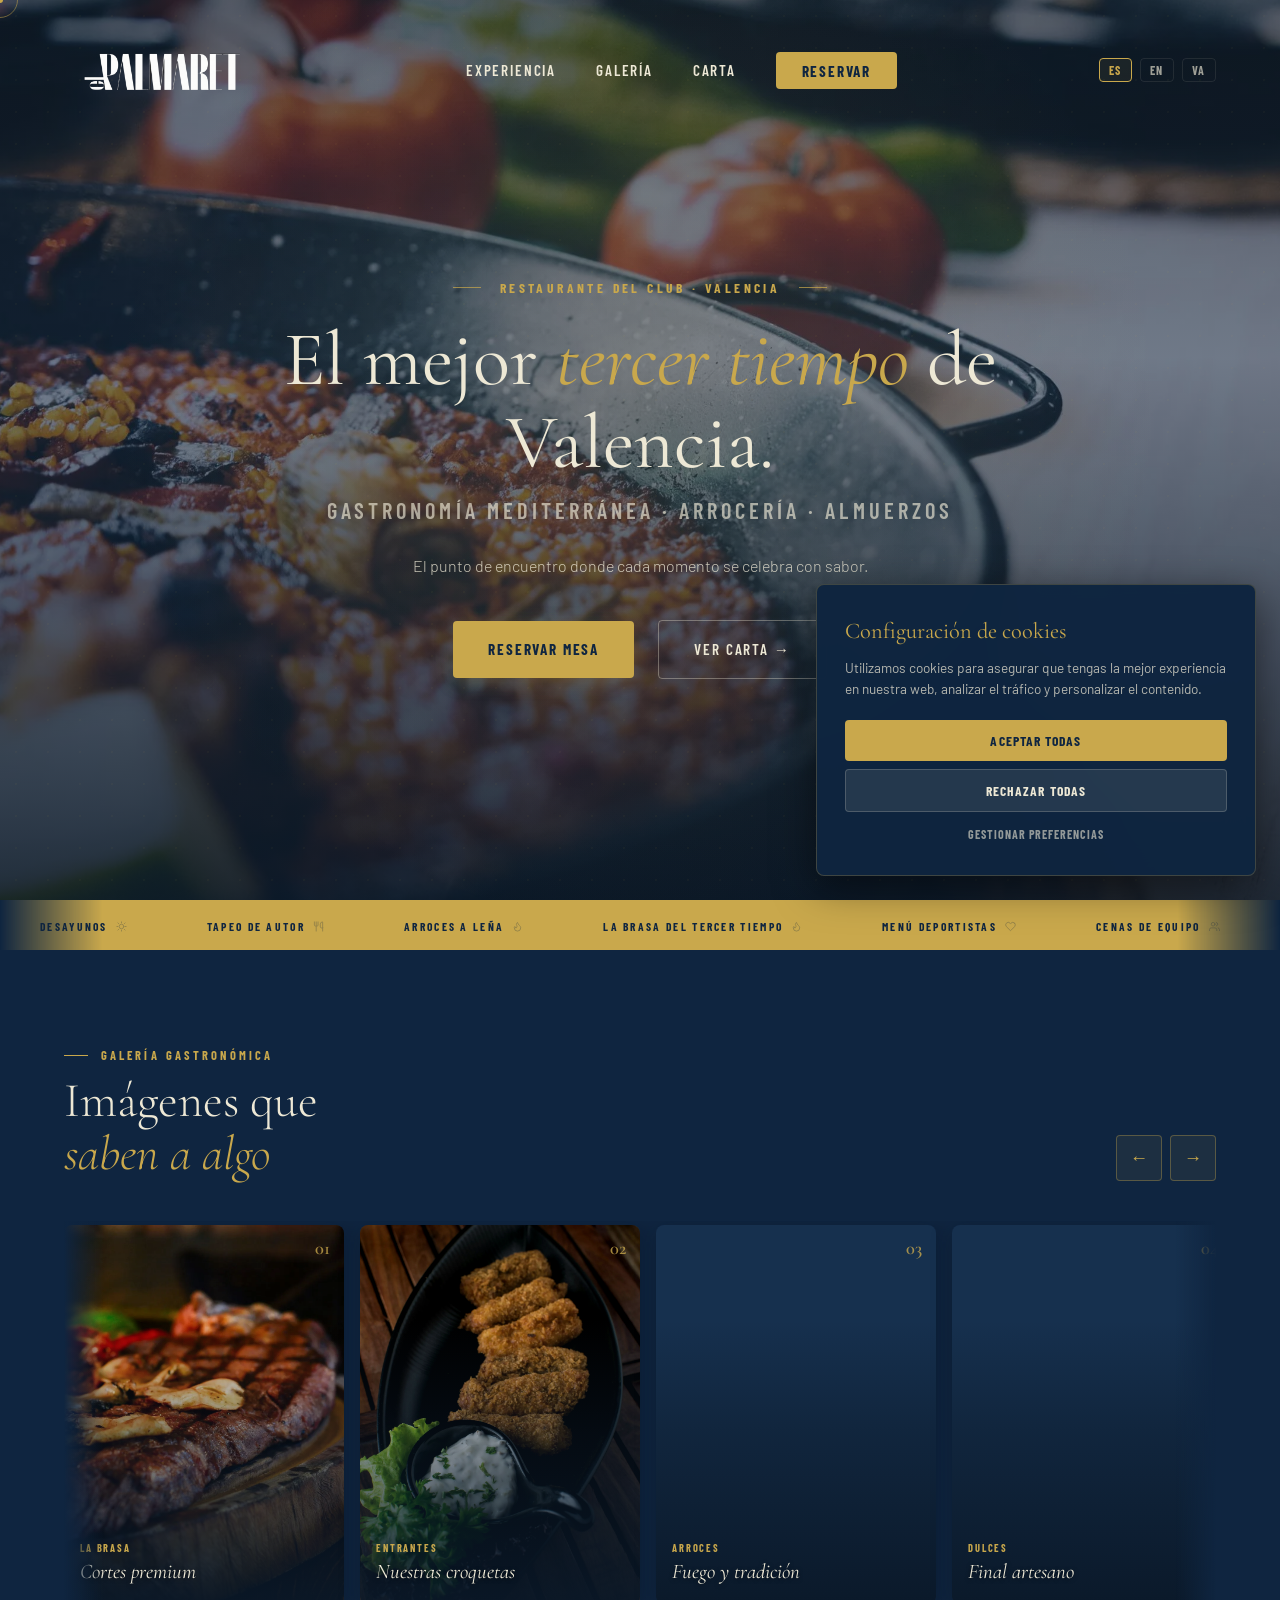
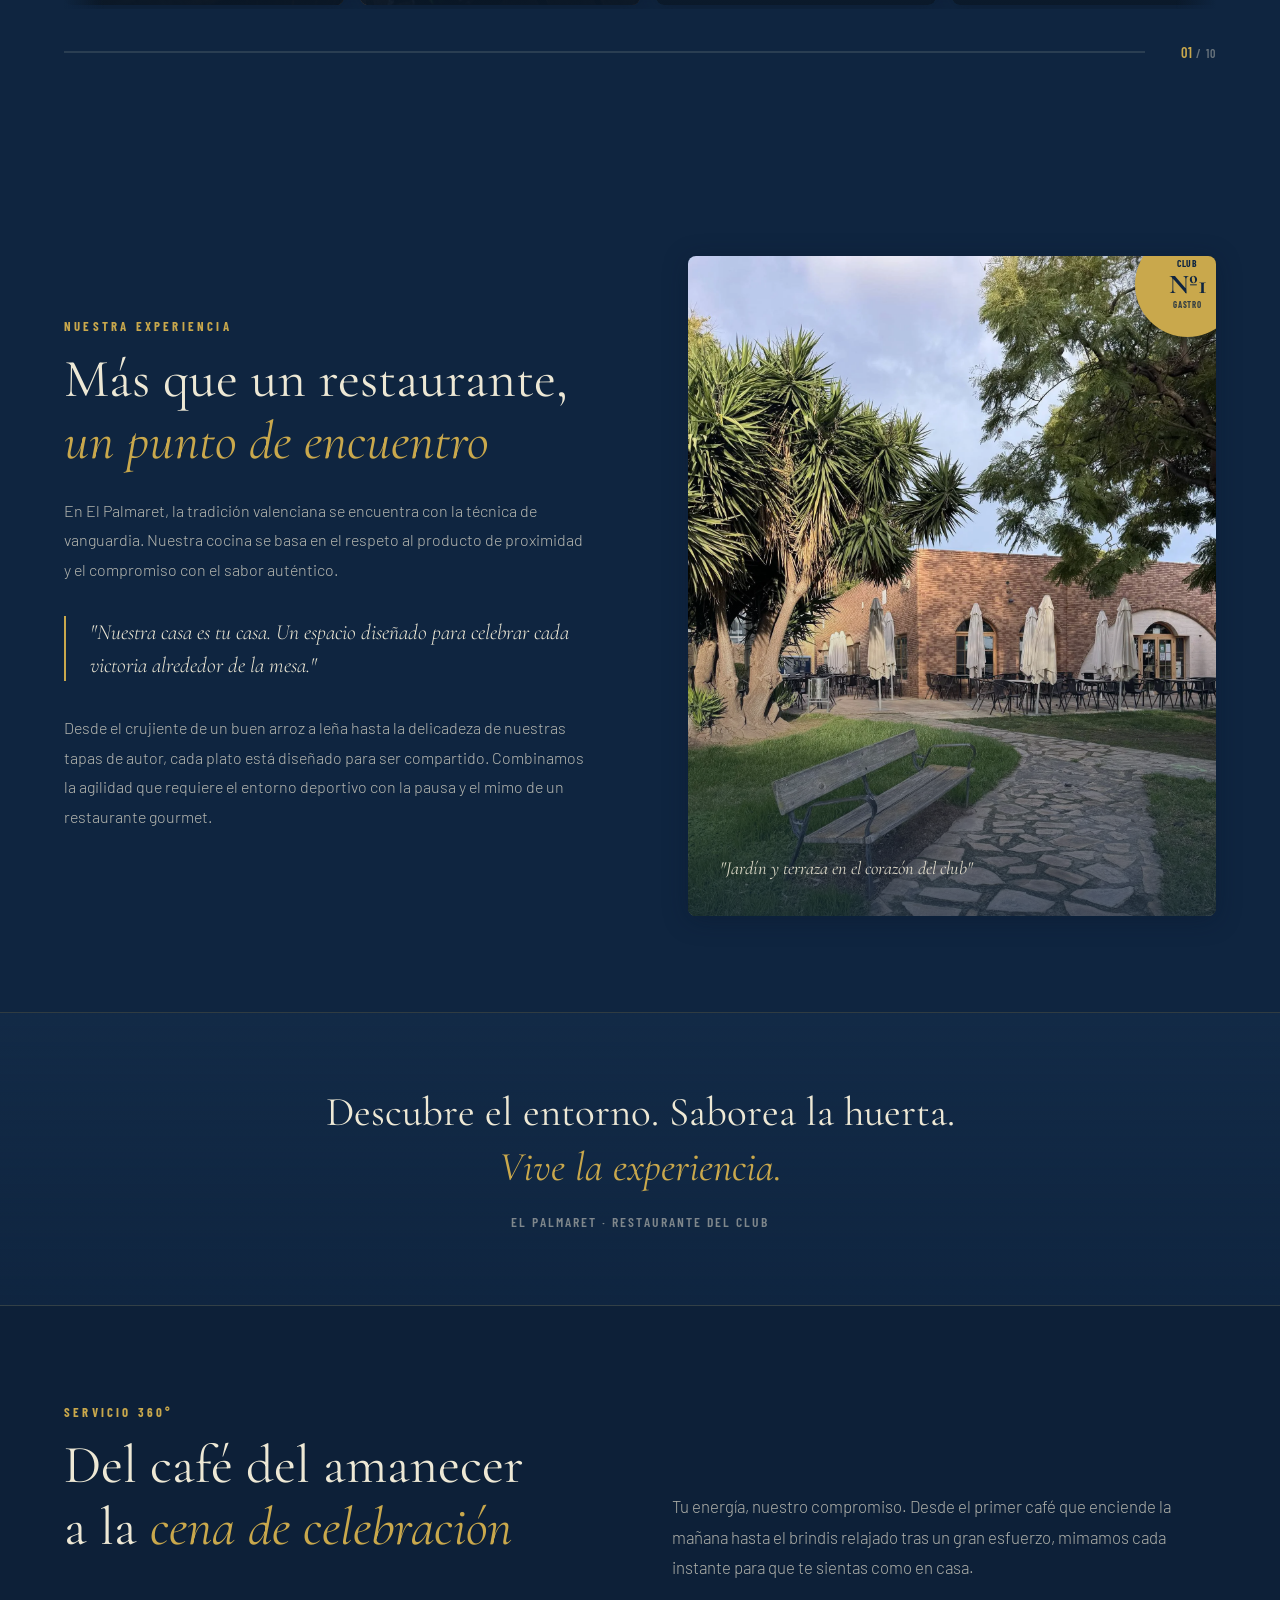
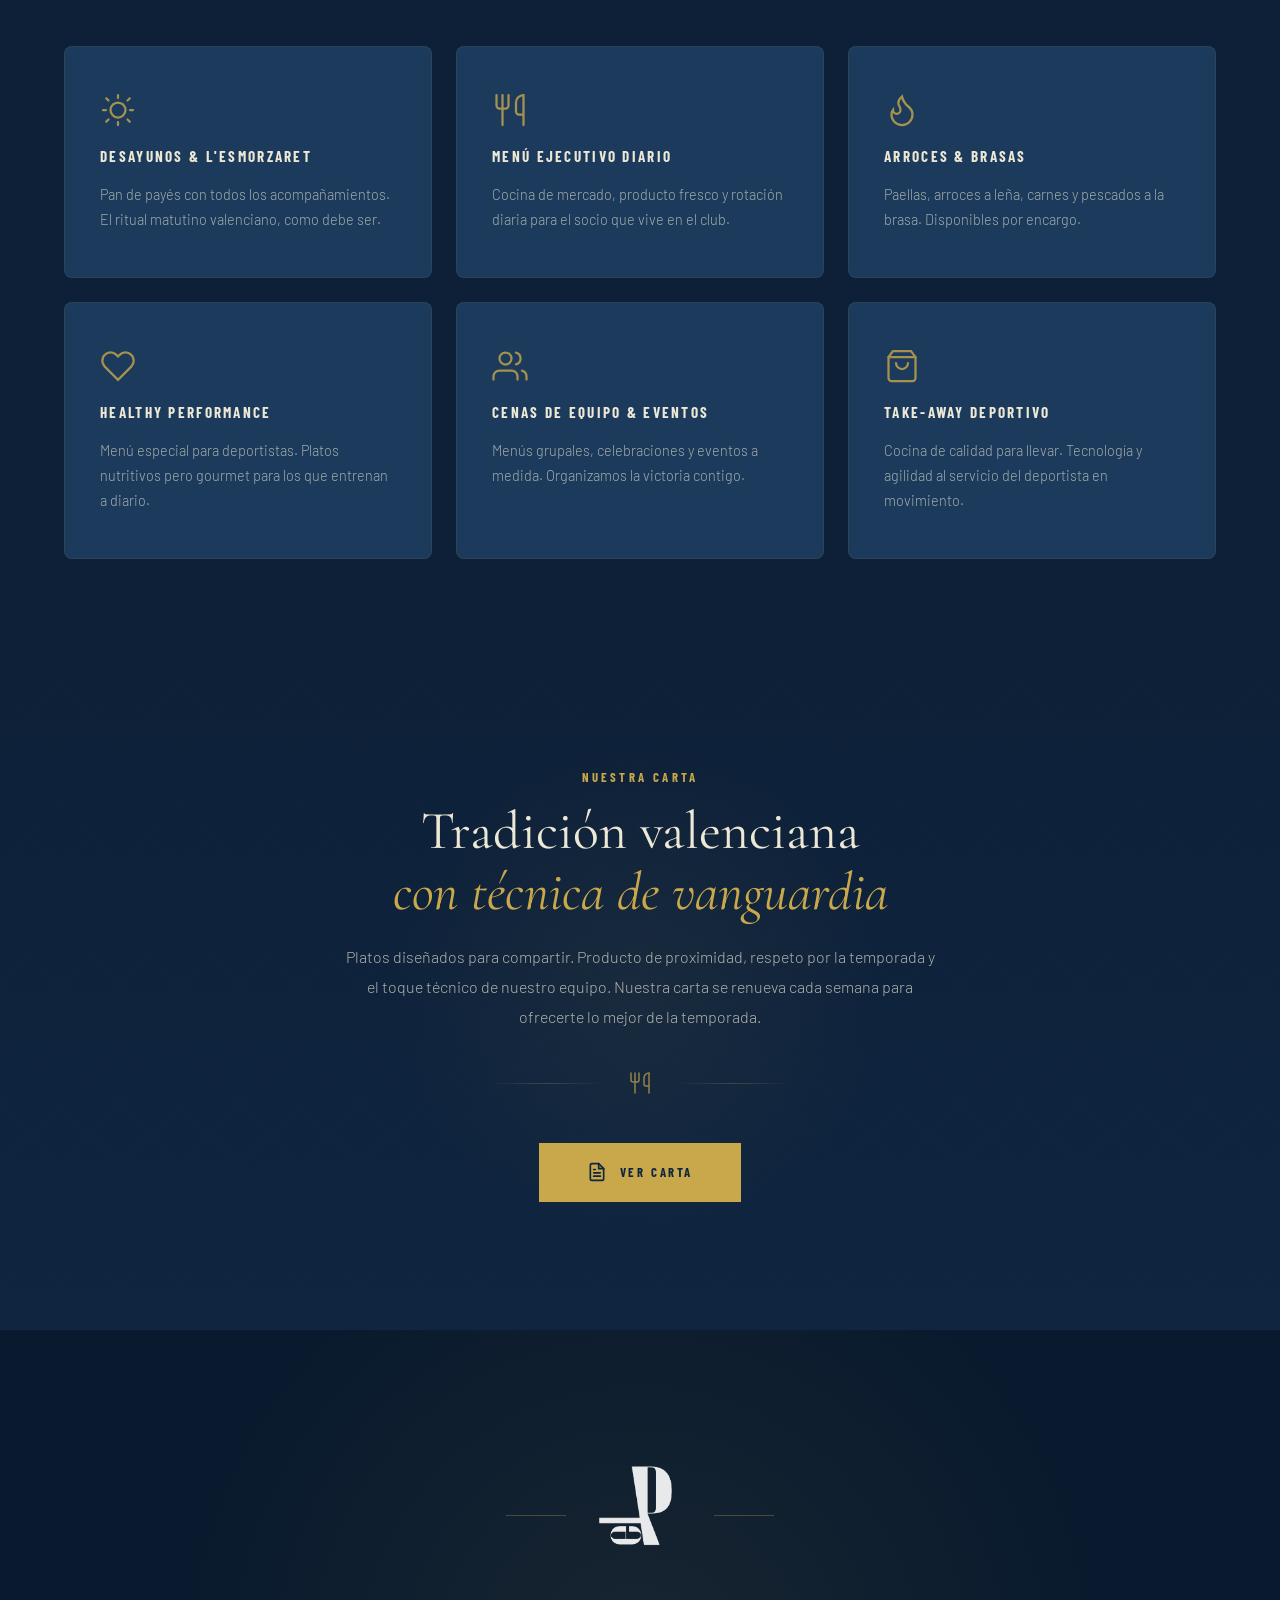
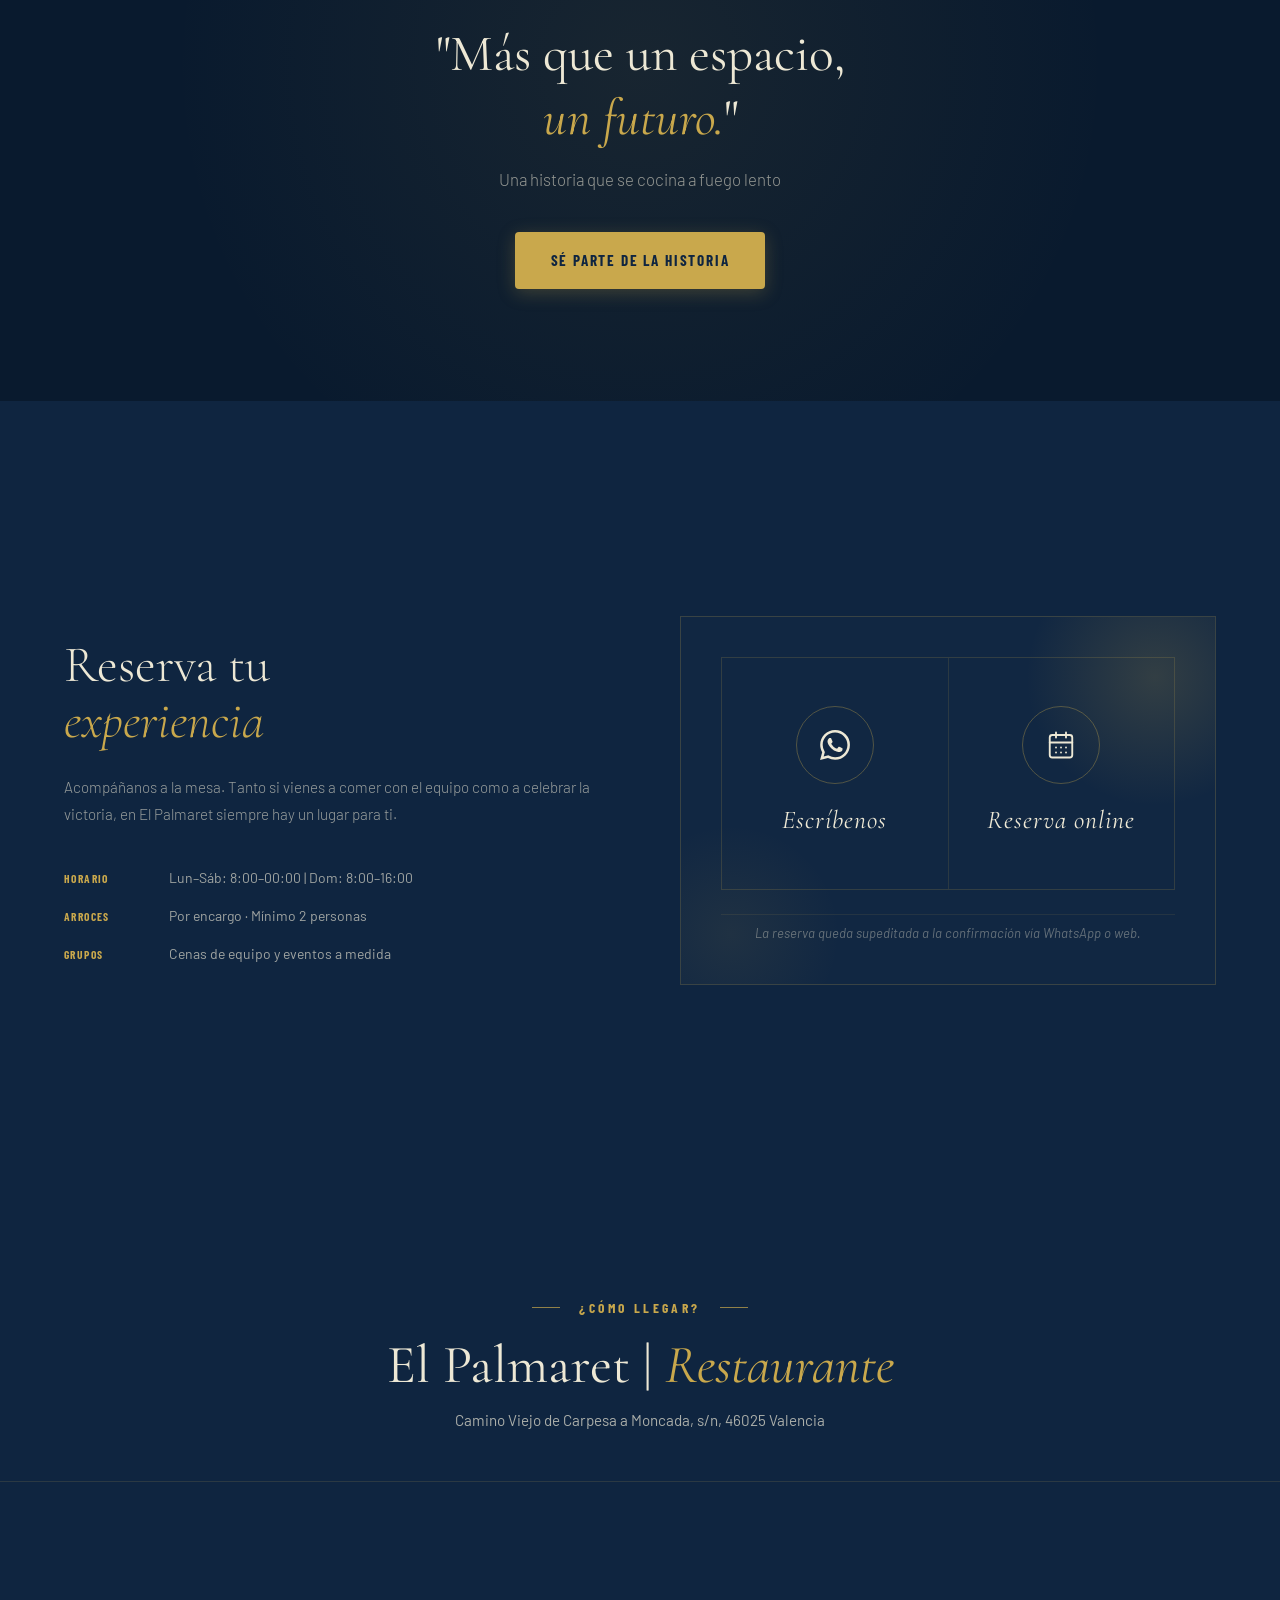
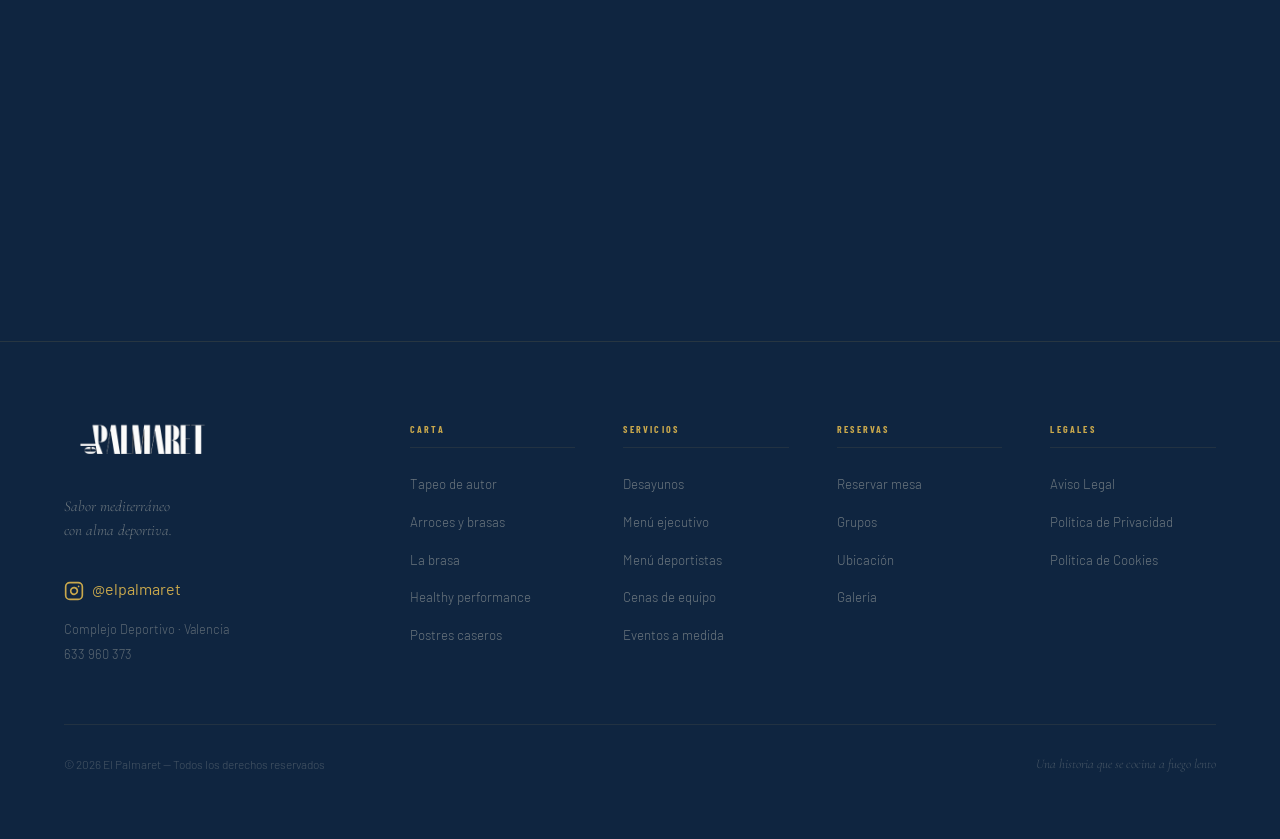
==== commit 2db443d1: "fix(prod): ocultar seccion plato del dia por defecto en elpalmaret.com" ====
--- a/index.html
+++ b/index.html
@@ -322,7 +322,7 @@
     </div>
 
     <!-- ═ ═ ═ ═ ═ ═ ═ ═ ═ ═ ═  CMS · EL PLATO DEL DÍA ═ ═ ═ ═ ═ ═ ═ ═ ═ ═ ═  -->
-    <section class="cms-plato-section" id="cms-plato-dia-section" aria-label="El Plato del Día">
+    <section class="cms-plato-section" id="cms-plato-dia-section" style="display:none;" aria-label="El Plato del Día">
       <div class="cms-plato-container">
         <div class="cms-plato-card">
           <div class="cms-plato-header">
@@ -983,7 +983,7 @@
         link: ''
       },
       platoDia: {
-        active: true,
+        active: false,
         days: {
           1: { active: true, title: 'Arroz al horno tradicional a leña', desc: 'Elaborado con costilla ibérica, morcilla de cebolla, panceta y garbanzos.', price: '14,50€', tag: 'A la leña · Tradición', nota: 'Disponible en servicio de mediodía', igLink: '' },
           2: { active: true, title: 'Arroz meloso de pato y setas a leña', desc: 'Elaborado con arroz bomba D.O. Valencia y leña de naranjo.', price: '14,50€', tag: 'A la leña', nota: 'Disponible en servicio de mediodía', igLink: '' },
@@ -1034,8 +1034,9 @@
           };
         }
 
+        const isProdDomain = window.location.hostname.includes('elpalmaret.com');
         const hasExplicitDays = parsed.platoDia.days && typeof parsed.platoDia.days === 'object';
-        const isActive = hasExplicitDays ? (parsed.platoDia.active !== false) : true;
+        const isActive = isProdDomain ? (parsed.platoDia.active === true) : (hasExplicitDays ? (parsed.platoDia.active !== false) : true);
 
         result.platoDia = {
           ...DEFAULT_DATA.platoDia,
